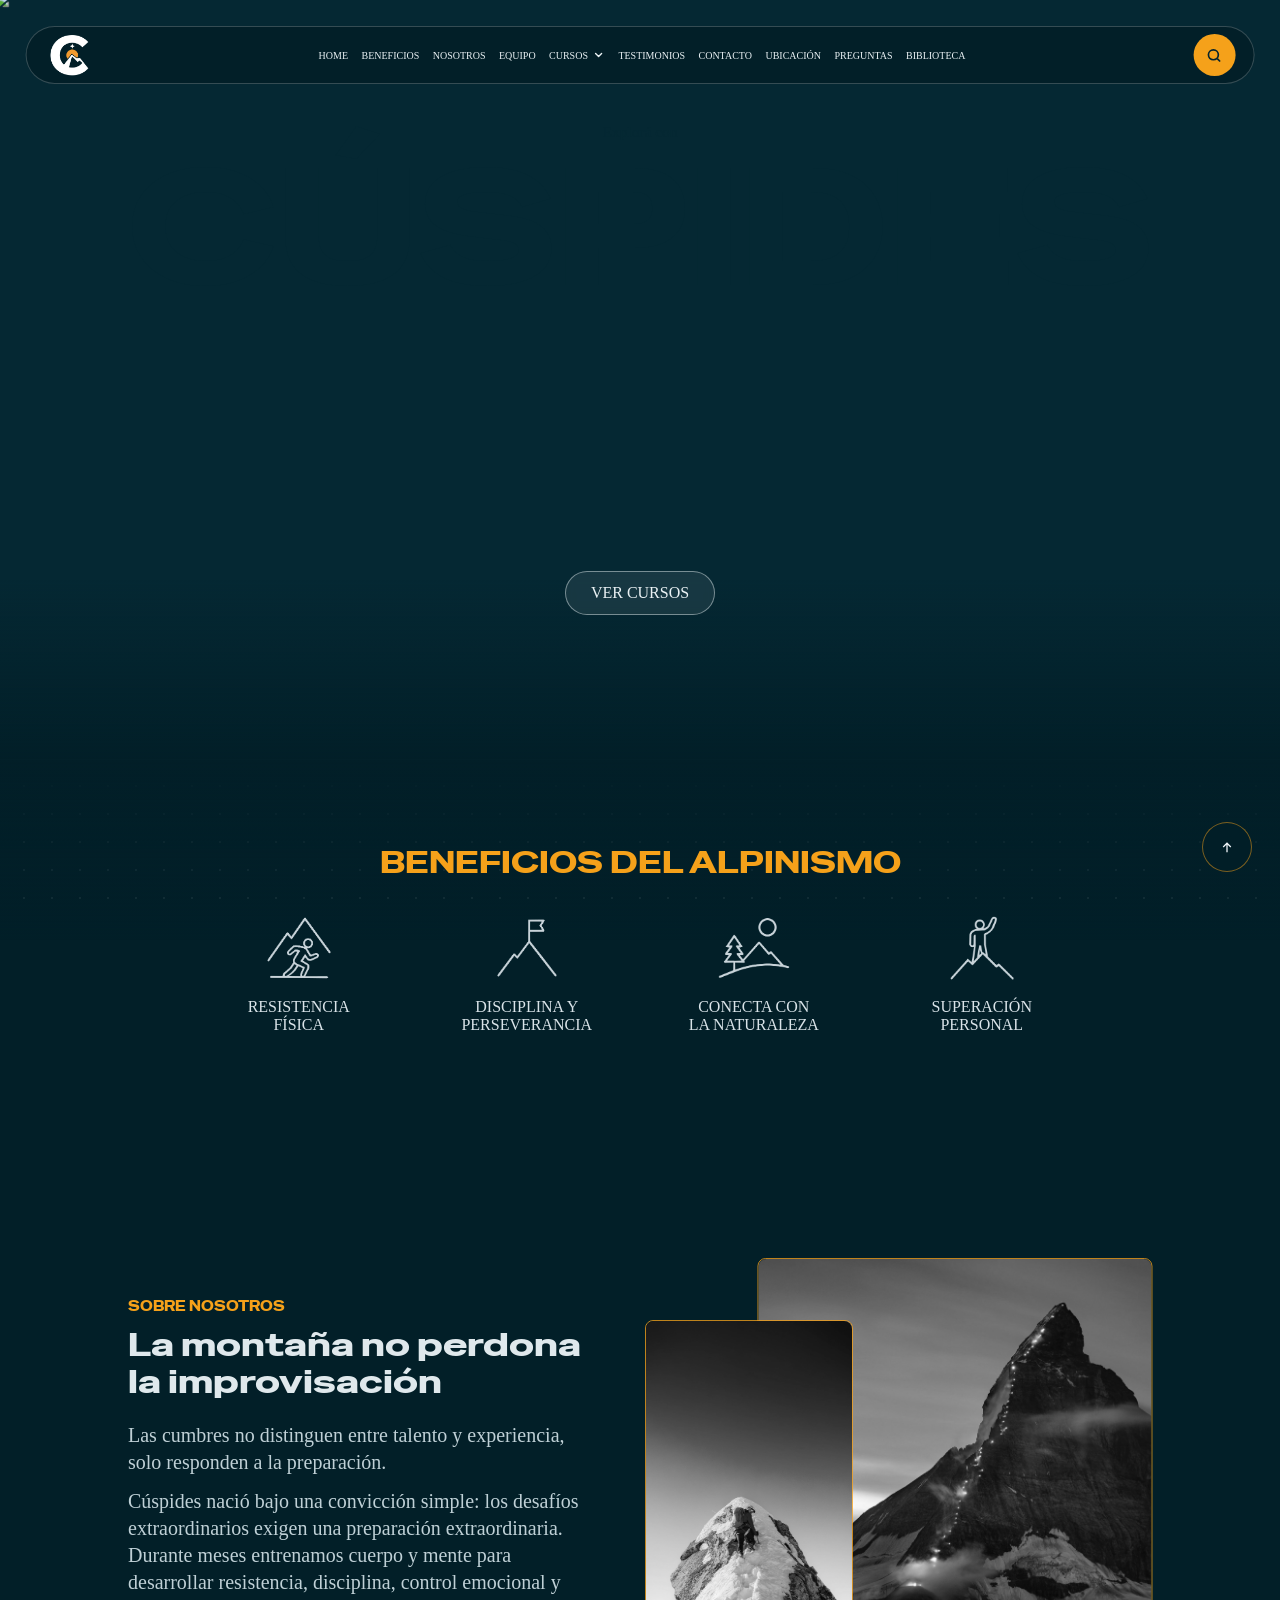
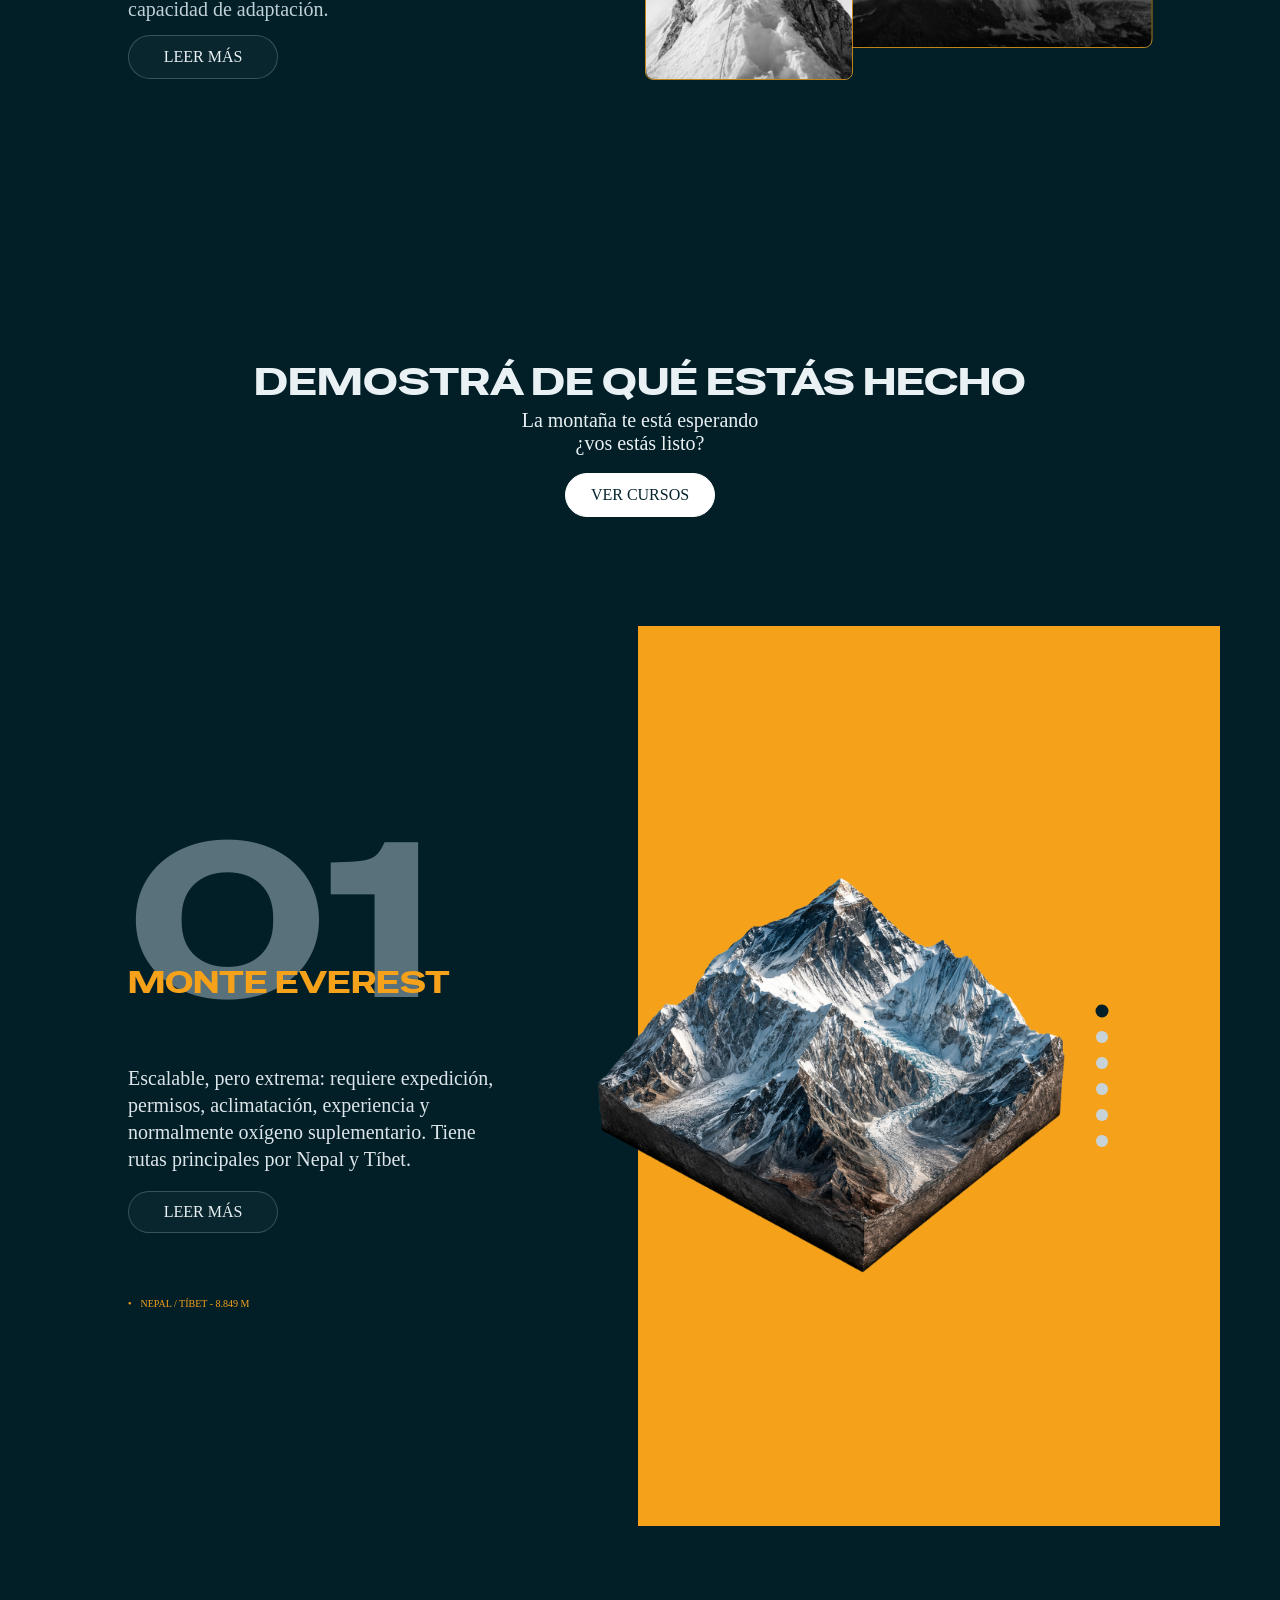
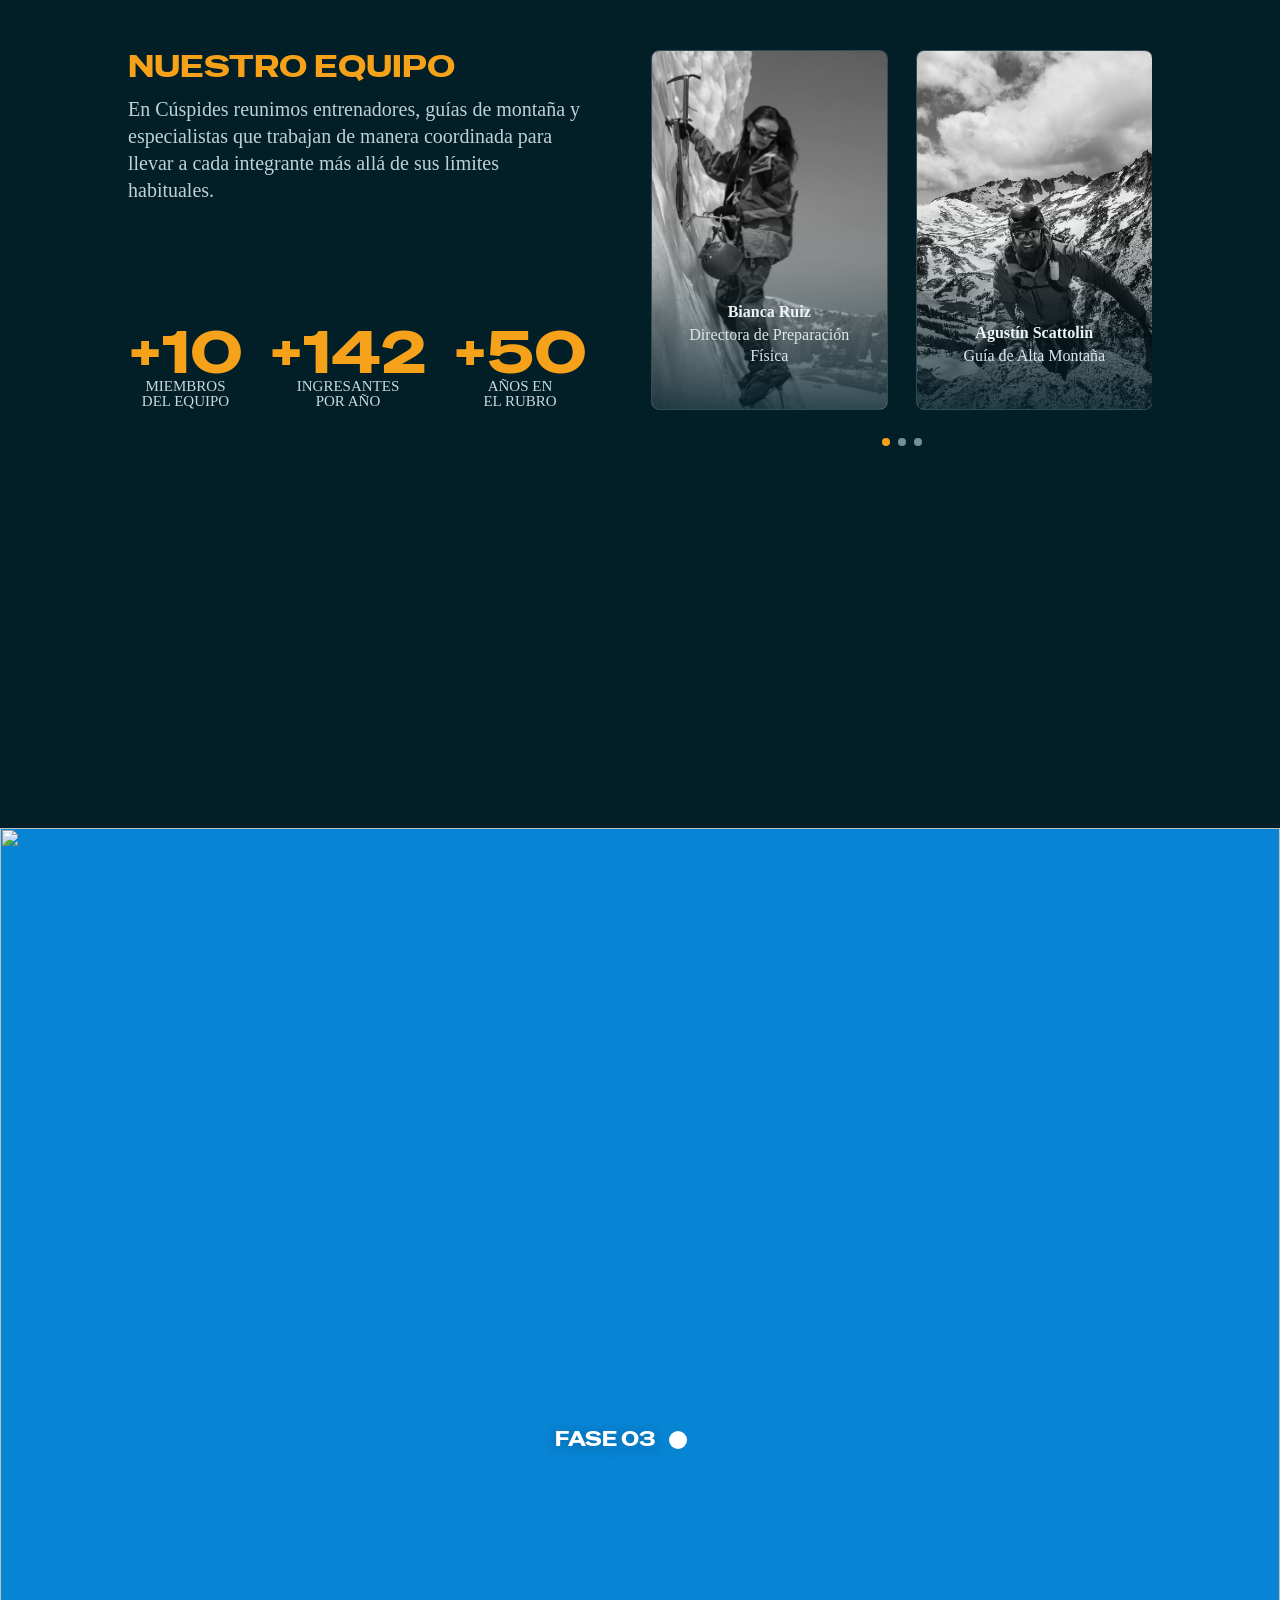
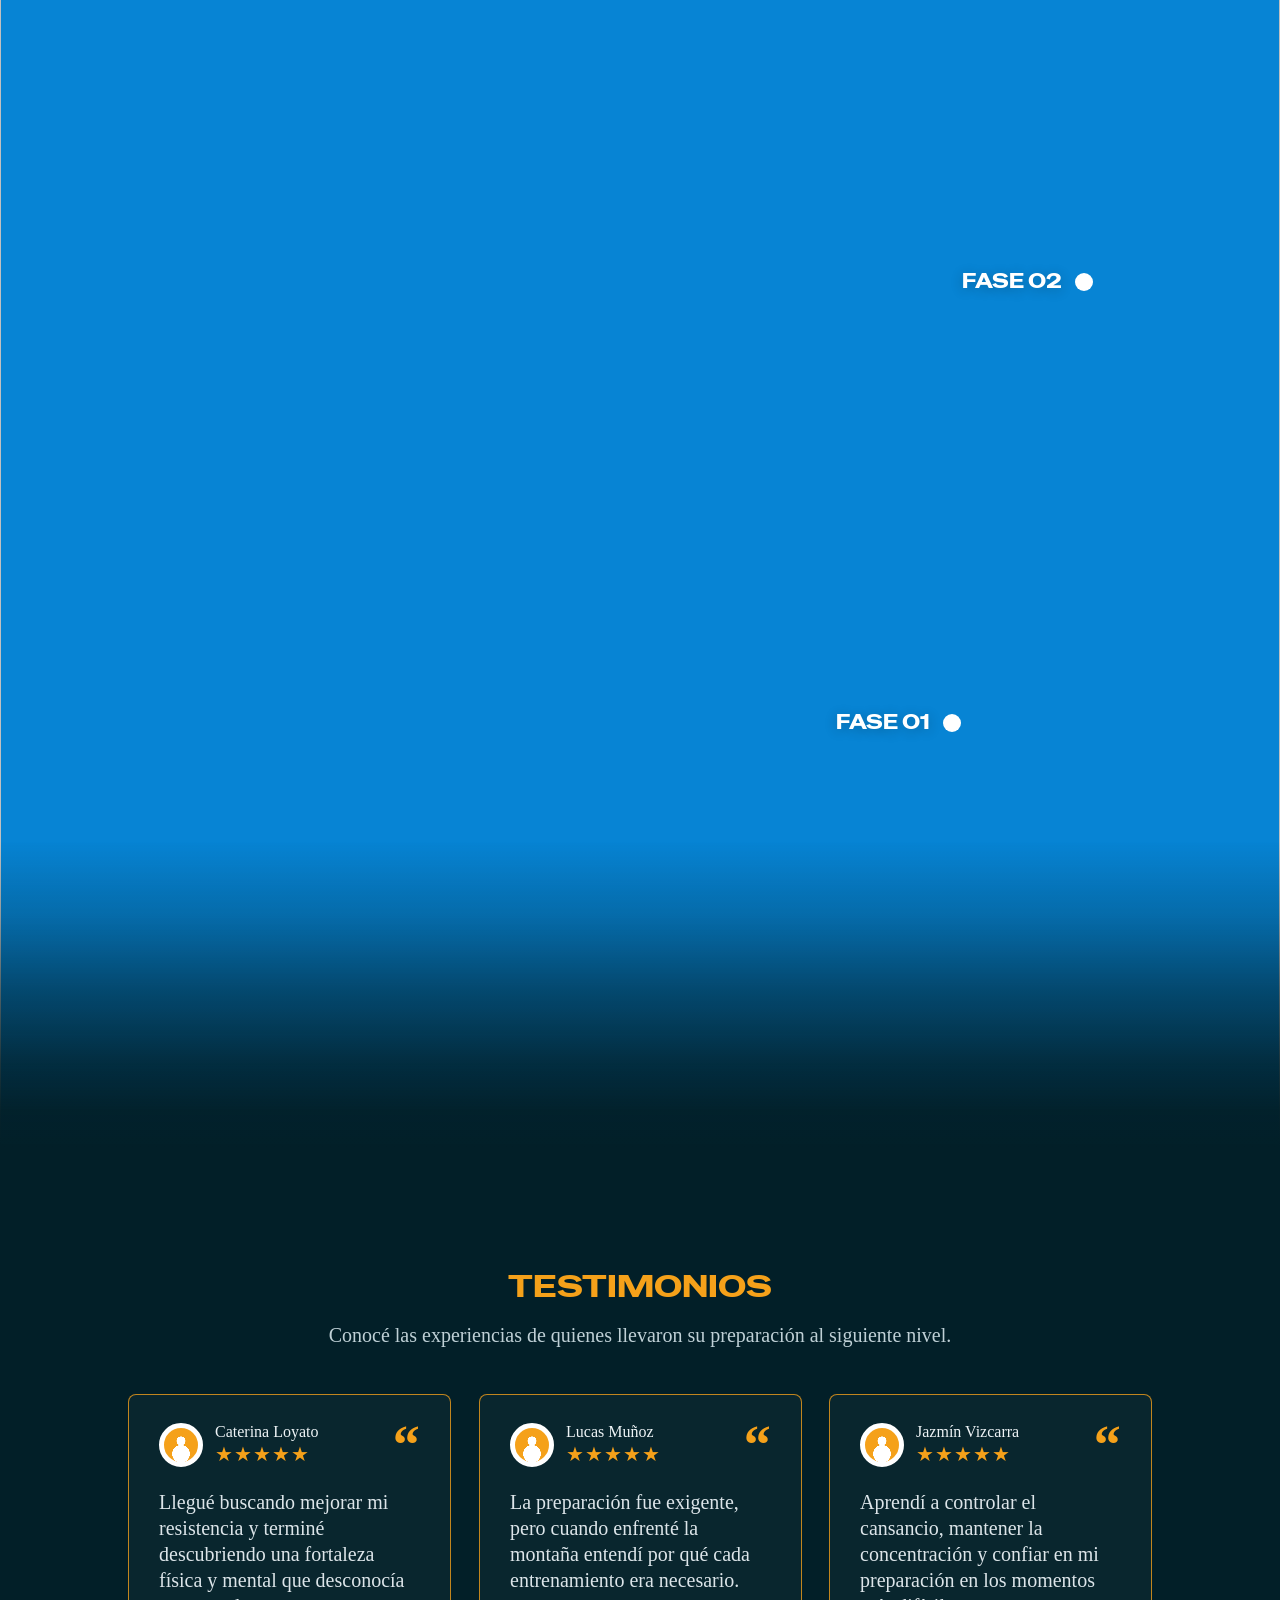
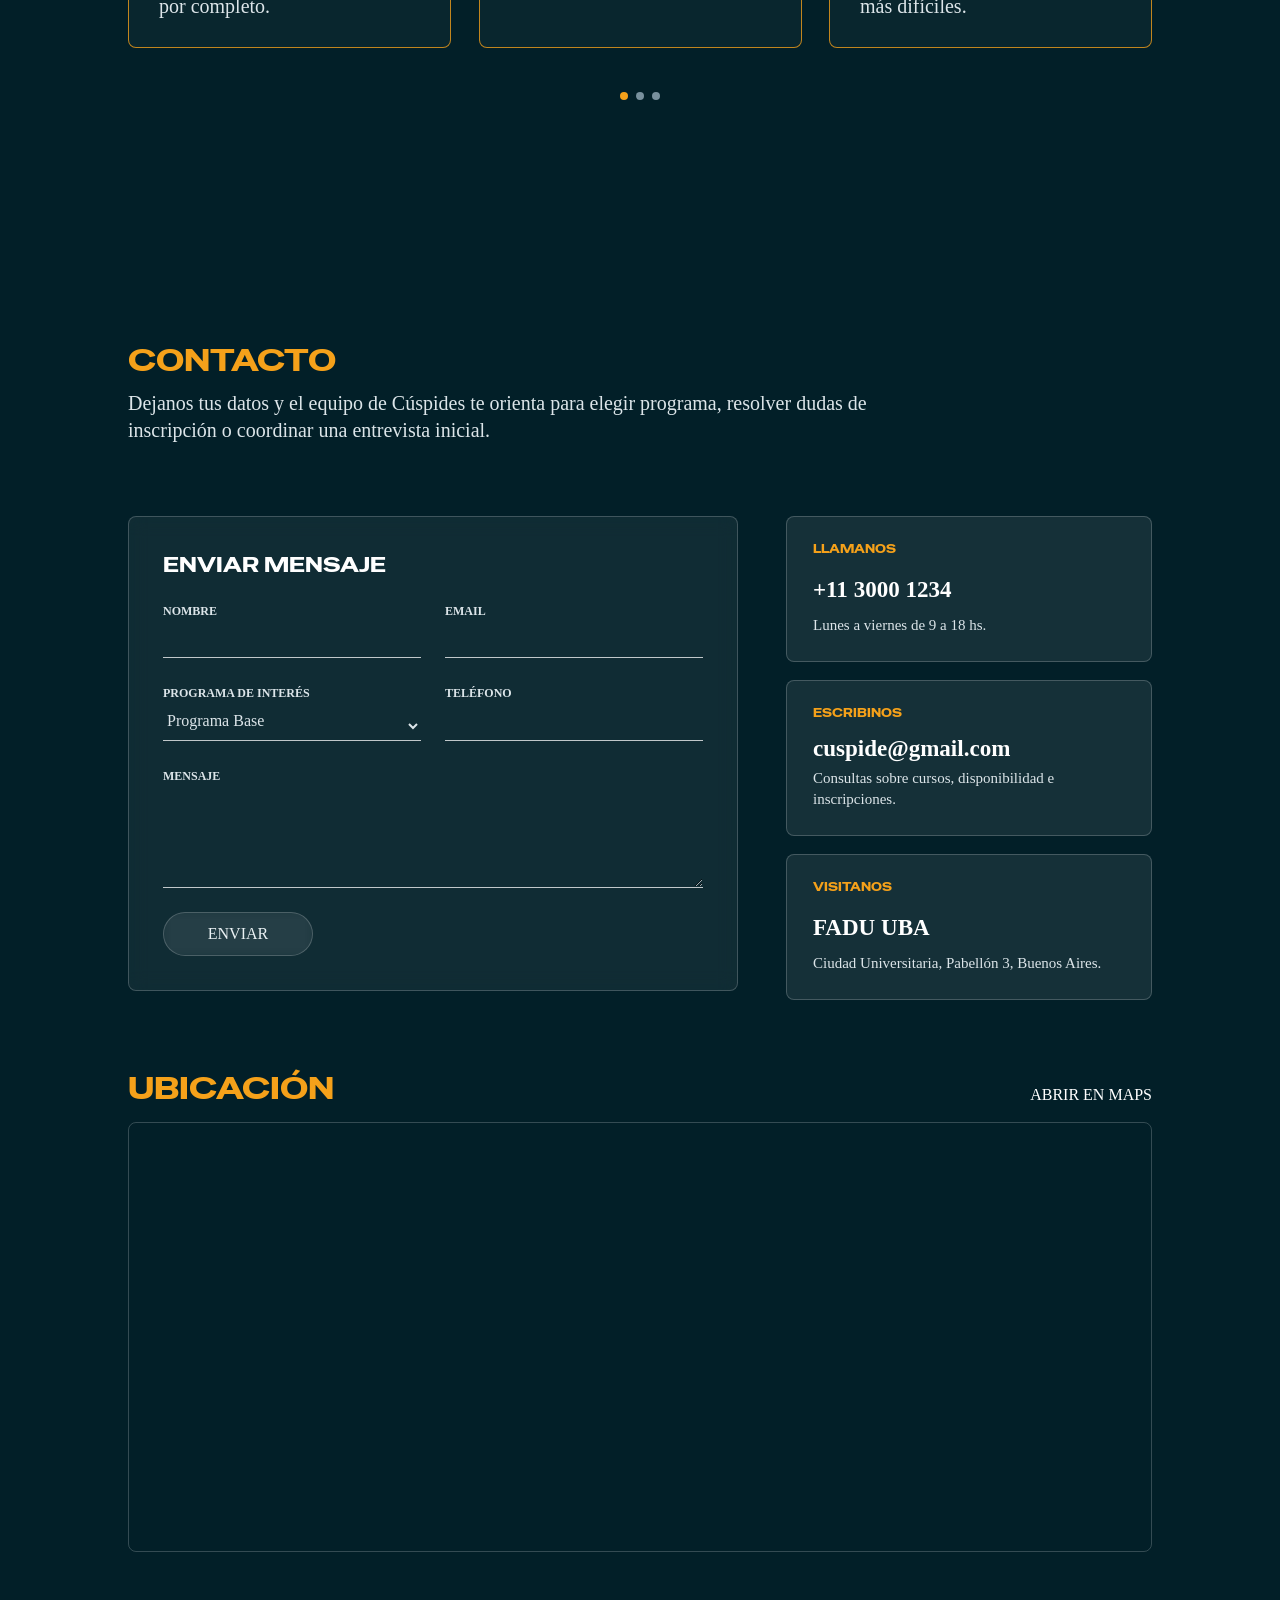
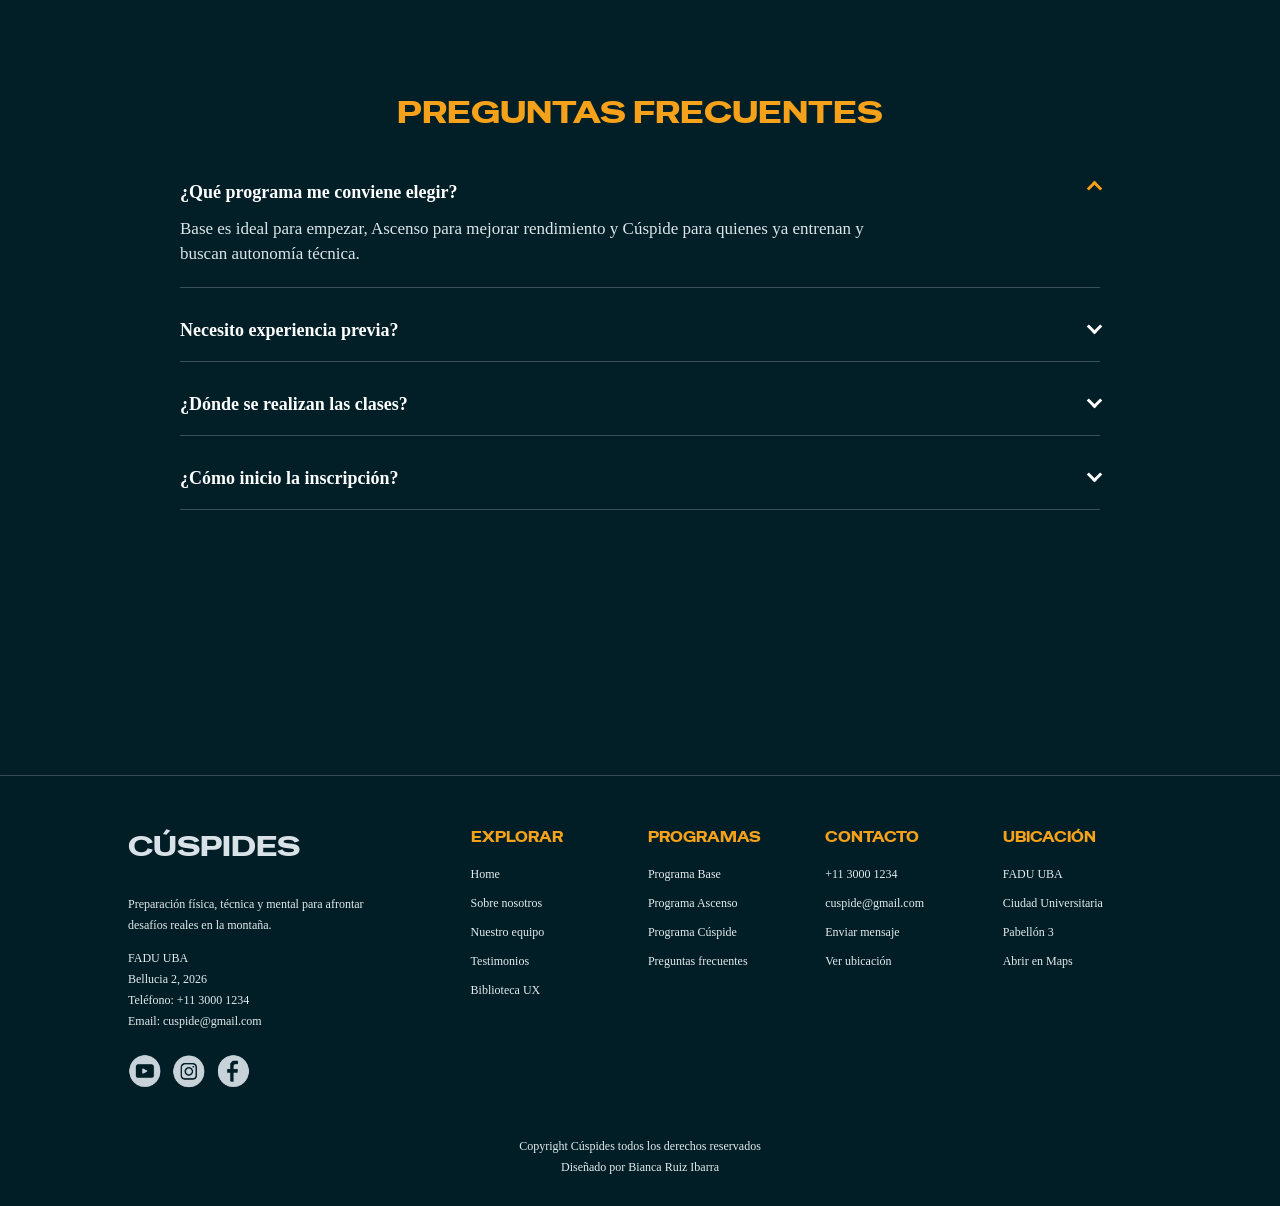
==== index.html @ 5a0a2b15 "PREENTREGAPRUEBA" ====
<!doctype html>
<html lang="es">
  <head>
    <meta charset="UTF-8" />
    <meta name="viewport" content="width=device-width, initial-scale=1.0" />
    <title>Cúspides | Alpinismo</title>
    <link rel="preconnect" href="https://fonts.googleapis.com" />
    <link rel="preconnect" href="https://fonts.gstatic.com" crossorigin />
    <link href="https://fonts.googleapis.com/css2?family=Google+Sans+Flex:opsz,wght@6..144,300..900&family=Special+Gothic+Expanded+One&display=swap" rel="stylesheet" />
    <link rel="stylesheet" href="styles.css" />
  </head>
  <body>
    <div class="cursor-follower" aria-hidden="true"></div>
    <header class="site-header" data-header>
      <a class="brand" href="#home" aria-label="Cúspides inicio">
        <img src="assets/images/LOGO.png" alt="Cúspides" />
      </a>
      <a class="search-link" href="#cursos" aria-label="Buscar cursos">
        <svg viewBox="0 0 24 24" aria-hidden="true"><circle cx="11" cy="11" r="7"></circle><path d="m16.5 16.5 4 4"></path></svg>
      </a>
      <button class="menu-toggle" type="button" aria-label="Abrir menú" aria-expanded="false" data-menu-toggle>
        <span></span>
        <span></span>
        <span></span>
      </button>
      <nav class="main-nav" data-nav>
        <a class="active" href="#home">Home</a>
        <a href="#beneficios">Beneficios</a>
        <a href="#nosotros">Nosotros</a>
        <a href="#equipo">Equipo</a>
        <div class="nav-course-menu">
          <button class="nav-course-trigger" type="button" aria-expanded="false" data-nav-course-toggle>
            <span>Cursos</span>
            <svg viewBox="0 0 16 16" aria-hidden="true"><path d="M4 6l4 4 4-4"></path></svg>
          </button>
          <div class="nav-course-dropdown" aria-label="Cursos disponibles">
            <a href="#cursos">Programa Base</a>
            <a class="is-ascenso" href="programa-ascenso.html" data-detail-page-link>Programa Ascenso</a>
            <a href="#cursos">Programa Cúspide</a>
          </div>
        </div>
        <a href="#testimonios">Testimonios</a>
        <a href="#contacto">Contacto</a>
        <a href="#ubicacion">Ubicación</a>
        <a href="#preguntas">Preguntas</a>
        <a href="biblioteca.html">Biblioteca</a>
      </nav>
    </header>

    <main id="home">
      <section class="hero">
        <img class="hero-bg" src="assets/images/HERO4.jpg" alt="" aria-hidden="true" />
        <img class="hero-foreground" src="assets/images/HERO42.png" alt="" aria-hidden="true" data-hero-foreground />
        <div class="hero-content">
          <div class="hero-title-layer" data-hero-title>
            <p>Explorá con</p>
            <h1>CÚSPIDES</h1>
          </div>
          <a class="outline-btn dark" href="#cursos">Ver cursos</a>
        </div>
      </section>

      <section class="benefits section-pad" id="beneficios">
        <div class="section-heading compact" data-animate>
          <h2>Beneficios del alpinismo</h2>
        </div>
        <div class="benefit-grid">
          <article class="benefit" data-animate>
            <img src="assets/images/icono1.png" alt="" aria-hidden="true" />
            <h3>Resistencia<br />física</h3>
          </article>
          <article class="benefit" data-animate>
            <img src="assets/images/icono2.png" alt="" aria-hidden="true" />
            <h3>Disciplina y<br />perseverancia</h3>
          </article>
          <article class="benefit" data-animate>
            <img src="assets/images/icono4.png" alt="" aria-hidden="true" />
            <h3>Conecta con<br />la naturaleza</h3>
          </article>
          <article class="benefit" data-animate>
            <img src="assets/images/icono5.png" alt="" aria-hidden="true" />
            <h3>Superación<br />personal</h3>
          </article>
        </div>
      </section>

      <section class="about section-pad" id="nosotros">
        <div class="about-mobile-gallery" data-about-mobile-gallery>
          <img class="is-active" src="assets/images/nosotros1.jpg" alt="Cordada avanzando sobre nieve" />
          <img src="assets/images/nosotros2.jpg" alt="Cordada avanzando sobre nieve" />
          <img src="assets/images/nosotros3.jpg" alt="Cordada avanzando sobre nieve" />
          <img src="assets/images/nosotros4.jpg" alt="Alpinistas subiendo una pared rocosa nevada" />
          <img src="assets/images/nosotros5.jpg" alt="Alpinistas subiendo una pared rocosa nevada" />
          <img src="assets/images/nosotros6.jpg" alt="Alpinistas subiendo una pared rocosa nevada" />
        </div>
        <div class="about-copy animate-left" data-animate>
          <p class="eyebrow">Sobre nosotros</p>
          <h2><span>La montaña no perdona</span><span>la improvisación</span></h2>
          <p>Las cumbres no distinguen entre talento y experiencia, solo responden a la preparación.</p>
          <p>Cúspides nació bajo una convicción simple: los desafíos extraordinarios exigen una preparación extraordinaria. Durante meses entrenamos cuerpo y mente para desarrollar resistencia, disciplina, control emocional y capacidad de adaptación.</p>
          <a class="outline-btn" href="#equipo">Leer más</a>
        </div>
        <div class="about-media animate-right" data-animate>
          <div class="photo-stack photo-gallery back" data-about-gallery>
            <img class="is-active" src="assets/images/nosotros1.jpg" alt="Cordada avanzando sobre nieve" data-caption="Monte Everest · Nepal / Tíbet · 8.849 m" />
            <img src="assets/images/nosotros2.jpg" alt="Cordada avanzando sobre nieve" data-caption="Mont Blanc · Francia / Italia · 4.808–4.810 m" />
            <img src="assets/images/nosotros3.jpg" alt="Cordada avanzando sobre nieve" data-caption="Matterhorn · Suiza / Italia · 4.478 m" />
            <span class="photo-caption" data-about-caption>Monte Everest · Nepal / Tíbet · 8.849 m</span>
          </div>
          <div class="photo-stack photo-gallery front is-mirrored" data-about-gallery>
            <img class="is-active" src="assets/images/nosotros4.jpg" alt="Alpinistas subiendo una pared rocosa nevada" data-caption="Denali · Alaska · 6.190 m" />
            <img src="assets/images/nosotros5.jpg" alt="Alpinistas subiendo una pared rocosa nevada" data-caption="Kilimanjaro · Tanzania · 5.895 m" />
            <img src="assets/images/nosotros6.jpg" alt="Alpinistas subiendo una pared rocosa nevada" data-caption="Monte Fuji · Japón · 3.776 m" />
            <span class="photo-caption" data-about-caption>Denali · Alaska · 6.190 m</span>
          </div>
        </div>
      </section>

      <section class="cta" id="desafio">
        <video class="cta-media" src="assets/images/video.mp4" muted loop playsinline aria-hidden="true" data-cta-image></video>
        <div class="cta-content" data-animate>
          <h2>Demostrá de qué estás hecho</h2>
          <p>La montaña te está esperando<br />¿vos estás listo?</p>
          <a class="outline-btn" href="#cursos">Ver cursos</a>
        </div>
      </section>

      <section class="summit-showcase section-pad" aria-labelledby="summit-showcase-title" data-summit-carousel>
        <div class="summit-copy" data-animate>
          <span class="summit-number" data-summit-number>01</span>
          <div class="summit-text-window">
            <div class="summit-text-slide is-active" data-summit-copy>
              <h2 id="summit-showcase-title">Monte Everest</h2>
              <p>Escalable, pero extrema: requiere expedición, permisos, aclimatación, experiencia y normalmente oxígeno suplementario. Tiene rutas principales por Nepal y Tíbet.</p>
              <a class="outline-btn small" href="#cursos">Leer más</a>
              <small>Nepal / Tíbet - 8.849 m</small>
            </div>
          </div>
        </div>
        <div class="summit-media" data-animate>
          <div class="summit-orange-panel" aria-hidden="true"></div>
          <div class="summit-image-window">
            <img class="is-active" src="assets/images/montana1.png" alt="Montañista avanzando por una arista nevada" data-summit-image />
          </div>
          <div class="summit-dots" aria-label="Cumbres destacadas">
            <button class="on" type="button" aria-label="Ver cumbre 1" data-summit-dot></button>
            <button type="button" aria-label="Ver cumbre 2" data-summit-dot></button>
            <button type="button" aria-label="Ver cumbre 3" data-summit-dot></button>
            <button type="button" aria-label="Ver cumbre 4" data-summit-dot></button>
            <button type="button" aria-label="Ver cumbre 5" data-summit-dot></button>
            <button type="button" aria-label="Ver cumbre 6" data-summit-dot></button>
          </div>
        </div>
      </section>

      <section class="team section-pad" id="equipo">
        <div class="team-copy animate-left" data-animate>
          <h2>Nuestro equipo</h2>
          <p>En Cúspides reunimos entrenadores, guías de montaña y especialistas que trabajan de manera coordinada para llevar a cada integrante más allá de sus límites habituales.</p>
          <div class="stats">
            <div><strong data-count="10">0</strong><span>Miembros<br />del equipo</span></div>
            <div><strong data-count="142">0</strong><span>Ingresantes<br />por año</span></div>
            <div><strong data-count="50">0</strong><span>Años en<br />el rubro</span></div>
          </div>
        </div>
        <div class="coach-list animate-right" data-animate>
          <div class="coach-viewport">
            <div class="coach-track" data-coach-track>
              <div class="coach-slide">
                <article class="coach-card" data-animate>
                  <div class="coach-card-inner">
                    <div class="coach-card-face coach-card-front">
                      <img src="assets/images/bianca.jpg" alt="Bianca Ruiz escalando hielo" />
                      <div class="coach-card-copy">
                        <h3>Bianca Ruiz</h3>
                        <p>Directora de Preparación Física</p>
                      </div>
                    </div>
                    <div class="coach-card-face coach-card-back">
                      <div class="profile-card">
                        <div class="profile-top">
                          <span class="profile-avatar">BR</span>
                        </div>
                        <div class="profile-body">
                          <span class="profile-handle">@bianca.ri</span>
                          <h3><span>Bianca</span><span>Ruiz Ibarra</span></h3>
                          <p>Directora de preparación física. Diseña programas de alto rendimiento para enfrentar la montaña con fuerza, resistencia y control.</p>
                        </div>
                        <div class="profile-stats">
                          <div><strong>128</strong><span>proyectos</span></div>
                          <div><strong>12K</strong><span>seguidores</span></div>
                          <div><strong>4.9</strong><span>rating</span></div>
                        </div>
                        <button class="profile-action" type="button" aria-pressed="false">seguir</button>
                      </div>
                    </div>
                  </div>
                </article>
                <article class="coach-card" data-animate>
                  <div class="coach-card-inner">
                    <div class="coach-card-face coach-card-front">
                      <img src="assets/images/agustin.jpg" alt="Agustín Scattolin escalando en la montaña" />
                      <div class="coach-card-copy">
                        <h3>Agustín Scattolin</h3>
                        <p>Guía de Alta Montaña</p>
                      </div>
                    </div>
                    <div class="coach-card-face coach-card-back">
                      <div class="profile-card">
                        <div class="profile-top">
                          <span class="profile-avatar">AS</span>
                        </div>
                        <div class="profile-body">
                          <span class="profile-handle">@agustin.sct</span>
                          <h3><span>Agustín</span><span>Scattolin</span></h3>
                          <p>Guía de montaña. Lidera entrenamientos en terreno y acompaña procesos de adaptación a entornos de alta exigencia.</p>
                        </div>
                        <div class="profile-stats">
                          <div><strong>96</strong><span>proyectos</span></div>
                          <div><strong>9K</strong><span>seguidores</span></div>
                          <div><strong>4.8</strong><span>rating</span></div>
                        </div>
                        <button class="profile-action" type="button" aria-pressed="false">seguir</button>
                      </div>
                    </div>
                  </div>
                </article>
              </div>
              <div class="coach-slide">
                <article class="coach-card" data-animate>
                  <div class="coach-card-inner">
                    <div class="coach-card-face coach-card-front">
                      <img src="assets/images/card2.jpg" alt="Julia Mansilla en una pared nevada" />
                      <div class="coach-card-copy">
                        <h3>Julia Mansilla</h3>
                        <p>Entrenadora de Resistencia</p>
                      </div>
                    </div>
                    <div class="coach-card-face coach-card-back">
                      <div class="profile-card">
                        <div class="profile-top">
                          <span class="profile-avatar">JM</span>
                        </div>
                        <div class="profile-body">
                          <span class="profile-handle">@julia.mansilla</span>
                          <h3><span>Julia</span><span>Mansilla</span></h3>
                          <p>Entrenadora de resistencia. Especialista en capacidad aeróbica, fuerza funcional y rendimiento sostenido en ascensos prolongados.</p>
                        </div>
                        <div class="profile-stats">
                          <div><strong>114</strong><span>proyectos</span></div>
                          <div><strong>15K</strong><span>seguidores</span></div>
                          <div><strong>4.9</strong><span>rating</span></div>
                        </div>
                        <button class="profile-action" type="button" aria-pressed="false">seguir</button>
                      </div>
                    </div>
                  </div>
                </article>
                <article class="coach-card" data-animate>
                  <div class="coach-card-inner">
                    <div class="coach-card-face coach-card-front">
                      <img src="assets/images/card3.jpg" alt="Tomás Rodríguez avanzando sobre nieve" />
                      <div class="coach-card-copy">
                        <h3>Tomás Rodríguez</h3>
                        <p>Instructor de Técnica Alpina</p>
                      </div>
                    </div>
                    <div class="coach-card-face coach-card-back">
                      <div class="profile-card">
                        <div class="profile-top">
                          <span class="profile-avatar">TR</span>
                        </div>
                        <div class="profile-body">
                          <span class="profile-handle">@tomas.rodriguez</span>
                          <h3><span>Tomás</span><span>Rodríguez</span></h3>
                          <p>Instructor de técnica alpina. Forma en desplazamiento, uso de equipamiento y seguridad técnica previa a la montaña.</p>
                        </div>
                        <div class="profile-stats">
                          <div><strong>87</strong><span>proyectos</span></div>
                          <div><strong>8K</strong><span>seguidores</span></div>
                          <div><strong>4.7</strong><span>rating</span></div>
                        </div>
                        <button class="profile-action" type="button" aria-pressed="false">seguir</button>
                      </div>
                    </div>
                  </div>
                </article>
              </div>
              <div class="coach-slide">
                <article class="coach-card" data-animate>
                  <div class="coach-card-inner">
                    <div class="coach-card-face coach-card-front">
                      <img src="assets/images/card4.jpg" alt="Belén Nieva en entorno de montaña" />
                      <div class="coach-card-copy">
                        <h3>Belén Nieva</h3>
                        <p>Preparadora Mental</p>
                      </div>
                    </div>
                    <div class="coach-card-face coach-card-back">
                      <div class="profile-card">
                        <div class="profile-top">
                          <span class="profile-avatar">BN</span>
                        </div>
                        <div class="profile-body">
                          <span class="profile-handle">@belen.nieva</span>
                          <h3><span>Belén</span><span>Nieva</span></h3>
                          <p>Preparadora mental. Trabaja disciplina, concentración y toma de decisiones bajo presión en contextos extremos.</p>
                        </div>
                        <div class="profile-stats">
                          <div><strong>102</strong><span>proyectos</span></div>
                          <div><strong>11K</strong><span>seguidores</span></div>
                          <div><strong>4.9</strong><span>rating</span></div>
                        </div>
                        <button class="profile-action" type="button" aria-pressed="false">seguir</button>
                      </div>
                    </div>
                  </div>
                </article>
                <article class="coach-card" data-animate>
                  <div class="coach-card-inner">
                    <div class="coach-card-face coach-card-front">
                      <img src="assets/images/card5.jpg" alt="Tomás Salazar en ascenso nevado" />
                      <div class="coach-card-copy">
                        <h3>Tomás Salazar</h3>
                        <p>Guía de Expediciones</p>
                      </div>
                    </div>
                    <div class="coach-card-face coach-card-back">
                      <div class="profile-card">
                        <div class="profile-top">
                          <span class="profile-avatar">TS</span>
                        </div>
                        <div class="profile-body">
                          <span class="profile-handle">@tomas.salazar</span>
                          <h3><span>Tomás</span><span>Salazar</span></h3>
                          <p>Guía de expediciones. Coordina rutas, planificación y estrategias para afrontar desafíos reales en alta montaña.</p>
                        </div>
                        <div class="profile-stats">
                          <div><strong>139</strong><span>proyectos</span></div>
                          <div><strong>18K</strong><span>seguidores</span></div>
                          <div><strong>5.0</strong><span>rating</span></div>
                        </div>
                        <button class="profile-action" type="button" aria-pressed="false">seguir</button>
                      </div>
                    </div>
                  </div>
                </article>
              </div>
            </div>
          </div>
          <div class="dots" aria-label="Instructores">
            <button class="on" type="button" aria-label="Ver instructores 1" data-coach-dot></button>
            <button type="button" aria-label="Ver instructores 2" data-coach-dot></button>
            <button type="button" aria-label="Ver instructores 3" data-coach-dot></button>
          </div>
        </div>
      </section>

      <section class="courses course-route" id="cursos" aria-labelledby="courses-title">
        <img class="course-route-bg" src="assets/images/byn.png" alt="" aria-hidden="true" />
        <h2 id="courses-title" data-animate>Nuestros cursos</h2>
        <img class="course-route-front" src="assets/images/bypng.png" alt="" aria-hidden="true" />

        <div class="course-point phase-03" data-animate>
          <button class="course-marker" type="button" aria-expanded="false" aria-controls="course-cuspide" data-course-toggle>
            <span>Fase 03</span>
          </button>
          <article class="course-info" id="course-cuspide">
            <h3>Programa Cúspide</h3>
            <strong>Duración: 10 semanas</strong>
            <p>En la etapa final, incorpora conocimientos técnicos y estrategias que te permitirán desenvolverte con seguridad en la montaña.</p>
            <div class="course-price" aria-label="Precio con descuento: $390.000. Precio anterior: $450.000.">
              <span>$450.000</span>
              <b>$390.000</b>
            </div>
            <span class="course-detail-link is-disabled" aria-disabled="true">Ver programa</span>
          </article>
        </div>

        <div class="course-point phase-02" data-animate>
          <button class="course-marker" type="button" aria-expanded="false" aria-controls="course-ascenso" data-course-toggle>
            <span>Fase 02</span>
          </button>
          <article class="course-info" id="course-ascenso">
            <h3>Programa Ascenso</h3>
            <strong>Duración: 8 semanas</strong>
            <p>Desarrolla la condición física, la resistencia y los hábitos que sostendrás en cada etapa del proceso.</p>
            <div class="course-price" aria-label="Precio con descuento: $260.000. Precio anterior: $310.000.">
              <span>$310.000</span>
              <b>$260.000</b>
            </div>
            <a class="course-detail-link" href="programa-ascenso.html" data-detail-page-link>Ver programa</a>
          </article>
        </div>

        <div class="course-point phase-01" data-animate>
          <button class="course-marker" type="button" aria-expanded="false" aria-controls="course-base" data-course-toggle>
            <span>Fase 01</span>
          </button>
          <article class="course-info" id="course-base">
            <h3>Programa BASE</h3>
            <strong>Duración: 6 semanas</strong>
            <p>Aprende a gestionar la incertidumbre, afrontar situaciones exigentes y sostener el rendimiento incluso cuando las condiciones no son favorables.</p>
            <div class="course-price" aria-label="Precio con descuento: $180.000. Precio anterior: $220.000.">
              <span>$220.000</span>
              <b>$180.000</b>
            </div>
            <span class="course-detail-link is-disabled" aria-disabled="true">Ver programa</span>
          </article>
        </div>
      </section>

      <section class="testimonials section-pad" id="testimonios">
        <div class="section-heading" data-animate>
          <h2>Testimonios</h2>
          <p>Conocé las experiencias de quienes llevaron su preparación al siguiente nivel.</p>
        </div>
        <div class="testimonial-carousel" data-animate>
          <div class="testimonial-viewport">
            <div class="testimonial-track" data-testimonial-track>
              <div class="testimonial-slide">
                <article class="testimonial" data-animate>
                  <div class="person"><span></span><div><h3>Caterina Loyato</h3><p>★★★★★</p></div><b>“</b></div>
                  <p>Llegué buscando mejorar mi resistencia y terminé descubriendo una fortaleza física y mental que desconocía por completo.</p>
                </article>
                <article class="testimonial" data-animate>
                  <div class="person"><span></span><div><h3>Lucas Muñoz</h3><p>★★★★★</p></div><b>“</b></div>
                  <p>La preparación fue exigente, pero cuando enfrenté la montaña entendí por qué cada entrenamiento era necesario.</p>
                </article>
                <article class="testimonial" data-animate>
                  <div class="person"><span></span><div><h3>Jazmín Vizcarra</h3><p>★★★★★</p></div><b>“</b></div>
                  <p>Aprendí a controlar el cansancio, mantener la concentración y confiar en mi preparación en los momentos más difíciles.</p>
                </article>
              </div>
              <div class="testimonial-slide">
                <article class="testimonial" data-animate>
                  <div class="person"><span></span><div><h3>Belén Gonzalez</h3><p>★★★★★</p></div><b>“</b></div>
                  <p>El programa me ayudó a ordenar mi entrenamiento y llegar a cada salida con mucha más seguridad.</p>
                </article>
                <article class="testimonial" data-animate>
                  <div class="person"><span></span><div><h3>Martina Ruiz</h3><p>★★★★★</p></div><b>“</b></div>
                  <p>Aprendí a dosificar energía, leer mejor el terreno y sostener la calma cuando el ascenso se pone difícil.</p>
                </article>
                <article class="testimonial" data-animate>
                  <div class="person"><span></span><div><h3>Joel Ramirez</h3><p>★★★★★</p></div><b>“</b></div>
                  <p>La preparación fue intensa, pero cada clase tuvo sentido cuando empecé a notar cambios reales en mi rendimiento.</p>
                </article>
              </div>
              <div class="testimonial-slide">
                <article class="testimonial" data-animate>
                  <div class="person"><span></span><div><h3>Luciano Ganino</h3><p>★★★★★</p></div><b>“</b></div>
                  <p>El acompañamiento del equipo hizo que pudiera superar límites que antes me parecían imposibles.</p>
                </article>
                <article class="testimonial" data-animate>
                  <div class="person"><span></span><div><h3>Dana Cabral</h3><p>★★★★★</p></div><b>“</b></div>
                  <p>Gané confianza, técnica y una rutina mucho más constante para entrenar con objetivos claros.</p>
                </article>
                <article class="testimonial" data-animate>
                  <div class="person"><span></span><div><h3>Florencia Fratalocchi</h3><p>★★★★★</p></div><b>“</b></div>
                  <p>Me llevo una forma distinta de prepararme: más consciente, más disciplinada y mucho más conectada con la montaña.</p>
                </article>
              </div>
            </div>
          </div>
          <div class="dots centered" aria-label="Testimonios">
            <button class="on" type="button" aria-label="Ver testimonios 1" data-testimonial-dot></button>
            <button type="button" aria-label="Ver testimonios 2" data-testimonial-dot></button>
            <button type="button" aria-label="Ver testimonios 3" data-testimonial-dot></button>
          </div>
        </div>
      </section>

      <section class="contact-info section-pad" id="contacto">
        <div class="contact-head" data-animate>
          <h2>Contacto</h2>
          <p>Dejanos tus datos y el equipo de Cúspides te orienta para elegir programa, resolver dudas de inscripción o coordinar una entrevista inicial.</p>
        </div>

        <div class="contact-grid">
          <form class="contact-form" data-animate data-contact-form>
            <h3>Enviar mensaje</h3>
            <div class="field-grid">
              <label>
                <span>Nombre</span>
                <input type="text" name="name" autocomplete="name" />
              </label>
              <label>
                <span>Email</span>
                <input type="email" name="email" autocomplete="email" />
              </label>
              <label>
                <span>Programa de interés</span>
                <select name="program">
                  <option>Programa Base</option>
                  <option>Programa Ascenso</option>
                  <option>Programa Cúspide</option>
                </select>
              </label>
              <label>
                <span>Teléfono</span>
                <input type="tel" name="phone" autocomplete="tel" />
              </label>
            </div>
            <label class="message-field">
              <span>Mensaje</span>
              <textarea name="message" rows="4"></textarea>
            </label>
            <button class="outline-btn" type="submit">Enviar</button>
          </form>

          <div class="contact-panel" data-animate>
            <article data-animate>
              <small>Llamanos</small>
              <strong>+11 3000 1234</strong>
              <p>Lunes a viernes de 9 a 18 hs.</p>
            </article>
            <article data-animate>
              <small>Escribinos</small>
              <strong>cuspide@gmail.com</strong>
              <p>Consultas sobre cursos, disponibilidad e inscripciones.</p>
            </article>
            <article data-animate>
              <small>Visitanos</small>
              <strong>FADU UBA</strong>
              <p>Ciudad Universitaria, Pabellón 3, Buenos Aires.</p>
            </article>
          </div>
        </div>

        <div class="map-section" id="ubicacion" data-animate>
          <div>
            <h3>Ubicación</h3>
          </div>
          <a href="https://www.google.com/maps/search/?api=1&query=FADU%20UBA%20Ciudad%20Universitaria%20Buenos%20Aires" target="_blank" rel="noreferrer">Abrir en Maps</a>
          <iframe title="Mapa de FADU UBA" src="https://www.google.com/maps?q=FADU%20UBA%20Ciudad%20Universitaria%20Buenos%20Aires&output=embed" loading="lazy" referrerpolicy="no-referrer-when-downgrade"></iframe>
        </div>

        <div class="faq-section" id="preguntas" data-animate>
          <div class="faq-title">
            <h2>Preguntas frecuentes</h2>
          </div>
          <div class="faq-list">
            <details open>
              <summary>¿Qué programa me conviene elegir?</summary>
              <p>Base es ideal para empezar, Ascenso para mejorar rendimiento y Cúspide para quienes ya entrenan y buscan autonomía técnica.</p>
            </details>
            <details>
              <summary>Necesito experiencia previa?</summary>
              <p>No para Programa Base. Para Ascenso y Cúspide recomendamos una entrevista inicial para revisar tu estado físico y experiencia.</p>
            </details>
            <details>
              <summary>¿Dónde se realizan las clases?</summary>
              <p>La coordinación y encuentros principales son en FADU UBA, con salidas y prácticas según el programa elegido.</p>
            </details>
            <details>
              <summary>¿Cómo inicio la inscripción?</summary>
              <p>Completás el formulario, nos contás tu objetivo y te respondemos dentro de las 24 hs hábiles con el siguiente paso.</p>
            </details>
          </div>
        </div>
      </section>
    </main>

    <footer class="footer">
      <div class="footer-inner">
        <div class="footer-brand">
          <h2>Cúspides</h2>
          <p>Preparación física, técnica y mental para afrontar desafíos reales en la montaña.</p>
          <p>FADU UBA<br />Bellucia 2, 2026<br />Teléfono: +11 3000 1234<br />Email: cuspide@gmail.com</p>
          <div class="socials">
            <a href="#" aria-label="YouTube de Cúspides">
              <img src="assets/images/redes1.png" alt="" />
            </a>
            <a href="#" aria-label="Instagram de Cúspides">
              <img src="assets/images/redes2.png" alt="" />
            </a>
            <a href="#" aria-label="Facebook de Cúspides">
              <img src="assets/images/redes3.png" alt="" />
            </a>
          </div>
        </div>
        <nav class="footer-links" aria-label="Enlaces del footer">
          <div>
            <h3>Explorar</h3>
            <a href="#home">Home</a>
            <a href="#nosotros">Sobre nosotros</a>
            <a href="#equipo">Nuestro equipo</a>
            <a href="#testimonios">Testimonios</a>
            <a href="biblioteca.html">Biblioteca UX</a>
          </div>
          <div>
            <h3>Programas</h3>
            <a href="#cursos">Programa Base</a>
            <a href="programa-ascenso.html" data-detail-page-link>Programa Ascenso</a>
            <a href="#cursos">Programa Cúspide</a>
            <a href="#preguntas">Preguntas frecuentes</a>
          </div>
          <div>
            <h3>Contacto</h3>
            <a href="tel:+1130001234">+11 3000 1234</a>
            <a href="mailto:cuspide@gmail.com">cuspide@gmail.com</a>
            <a href="#contacto">Enviar mensaje</a>
            <a href="#ubicacion">Ver ubicación</a>
          </div>
          <div>
            <h3>Ubicación</h3>
            <a href="#ubicacion">FADU UBA</a>
            <a href="#ubicacion">Ciudad Universitaria</a>
            <a href="#ubicacion">Pabellón 3</a>
            <a href="https://www.google.com/maps/search/?api=1&query=FADU%20UBA%20Ciudad%20Universitaria%20Buenos%20Aires" target="_blank" rel="noreferrer">Abrir en Maps</a>
          </div>
        </nav>
      </div>
      <p class="copyright">Copyright Cúspides todos los derechos reservados<br />Diseñado por Bianca Ruiz Ibarra</p>
    </footer>

    <a class="back-top" href="#home" aria-label="Volver al inicio">
      <svg class="back-top-icon" viewBox="0 0 24 24" aria-hidden="true">
        <path d="M12 5 5.6 11.4l1.4 1.4 4-4V20h2V8.8l4 4 1.4-1.4L12 5Z"></path>
      </svg>
    </a>

    <script src="script.js"></script>
  </body>
</html>
---- styles.css ----
:root {
  --navy: #052833;
  --deep: #021f28;
  --ink: #05242d;
  --muted: #9eb2bd;
  --light: #eaf1f4;
  --orange: #f5a11a;
  --steel: #607187;
  --card: #5c6d83;
  --glass-card: rgba(255, 255, 255, 0.11);
  --glass-border: rgba(255, 255, 255, 0.2);
  --white: #ffffff;
  --font-title: "Special Gothic Expanded One";
  --font-body: "Google Sans Flex";
}

* {
  box-sizing: border-box;
}

html {
  scroll-behavior: smooth;
  max-width: 100%;
  overflow-x: hidden;
}

body {
  margin: 0;
  font-family: var(--font-body);
  color: var(--light);
  background-color: var(--deep);
  background-image: radial-gradient(circle, rgba(255, 255, 255, 0.08) 1px, transparent 1px);
  background-size: 28px 28px;
  background-position: center;
  background-attachment: fixed;
  max-width: 100%;
  overflow-x: hidden;
}

body::before {
  content: "";
  position: fixed;
  inset: 0;
  z-index: 70;
  pointer-events: none;
  opacity: 0;
  background:
    radial-gradient(
      circle 280px at var(--cursor-x, 50vw) var(--cursor-y, 50vh),
      rgba(245, 161, 26, 0.32) 0%,
      rgba(245, 161, 26, 0.22) 18%,
      rgba(160, 205, 225, 0.13) 42%,
      rgba(255, 255, 255, 0.05) 62%,
      transparent 88%
    );
  filter: blur(14px);
  mix-blend-mode: screen;
  transition: opacity 0.25s ease;
}

body.has-cursor-light::before {
  opacity: 1;
}

img {
  display: block;
  max-width: 100%;
}

a {
  color: inherit;
  text-decoration: none;
}

.no-wrap {
  white-space: nowrap;
}

.cursor-follower {
  position: fixed;
  left: 0;
  top: 0;
  z-index: 80;
  width: 38px;
  height: 38px;
  border: 1px solid rgba(245, 161, 26, 0.78);
  border-radius: 50%;
  pointer-events: none;
  opacity: 0;
  transform: translate3d(-50%, -50%, 0) scale(0.72);
  mix-blend-mode: screen;
  transition: width 0.24s ease, height 0.24s ease, border-color 0.24s ease, background 0.24s ease, opacity 0.2s ease;
}

.cursor-follower::after {
  content: "";
  position: absolute;
  left: 50%;
  top: 50%;
  width: 6px;
  height: 6px;
  border-radius: 50%;
  background: var(--orange);
  transform: translate(-50%, -50%);
}

.cursor-follower.is-visible {
  opacity: 1;
}

.cursor-follower.is-active {
  width: 82px;
  height: 82px;
  border-color: rgba(255, 255, 255, 0.58);
  background: rgba(245, 161, 26, 0.12);
}

@media (pointer: fine) {
  body,
  a,
  button,
  .coach-card,
  .course-marker,
  .testimonial,
  .benefit {
    cursor: none;
  }
}

@media (pointer: coarse) {
  .cursor-follower {
    display: none;
  }
}

@media (prefers-reduced-motion: reduce) {
  [data-animate] {
    transition: none;
  }

  .summit-image-window img.is-active {
    animation: none;
  }

  .program-detail-page .program-price-card,
  .program-detail-page .mini-plan {
    animation: none;
  }
}

.site-header {
  position: fixed;
  z-index: 20;
  top: 26px;
  left: 50%;
  width: min(96vw, 1320px);
  height: 58px;
  padding: 0 18px 0 22px;
  display: flex;
  align-items: center;
  justify-content: center;
  background: var(--deep);
  border: 1px solid var(--glass-border);
  border-radius: 999px;
  transform: translateX(-50%);
  transition: background 0.3s ease, border-color 0.3s ease;
}

main,
.footer {
  position: relative;
  z-index: 1;
}

.site-header.scrolled {
  background: var(--deep);
  border-color: var(--glass-border);
}

.brand img {
  width: 42px;
  height: 42px;
  object-fit: contain;
}

.brand {
  position: absolute;
  left: 22px;
}

.main-nav {
  display: flex;
  align-items: center;
  justify-content: center;
  gap: clamp(8px, 1.05vw, 18px);
  color: #eaf1f4;
  font-size: clamp(10px, 0.78vw, 12.5px);
  font-weight: 300;
  text-transform: uppercase;
}

.main-nav a {
  transition: color 0.25s ease, font-weight 0.25s ease;
}

.main-nav a:hover,
.main-nav .active,
.nav-course-trigger:hover,
.nav-course-trigger.active {
  color: var(--light);
  font-weight: 400;
}

.nav-course-menu {
  position: relative;
  padding: 18px 0;
  margin: -18px 0;
}

.nav-course-trigger {
  display: inline-flex;
  align-items: center;
  gap: 5px;
  border: 0;
  padding: 0;
  color: inherit;
  background: transparent;
  font: inherit;
  text-transform: inherit;
  cursor: pointer;
  transition: color 0.25s ease, font-weight 0.25s ease;
}

.nav-course-trigger svg {
  width: 12px;
  height: 12px;
  fill: none;
  stroke: currentColor;
  stroke-width: 1.8;
  stroke-linecap: round;
  stroke-linejoin: round;
  transition: transform 0.22s ease;
}

.nav-course-menu:hover .nav-course-trigger svg,
.nav-course-menu:focus-within .nav-course-trigger svg,
.nav-course-menu.is-open .nav-course-trigger svg {
  transform: rotate(180deg);
}

.nav-course-dropdown {
  position: absolute;
  top: 100%;
  left: 50%;
  z-index: 5;
  min-width: 190px;
  padding: 14px 16px 12px;
  display: grid;
  gap: 10px;
  background: var(--deep);
  border: 1px solid var(--glass-border);
  border-top: 0;
  border-radius: 0 0 8px 8px;
  opacity: 0;
  pointer-events: none;
  transform: translate(-50%, -6px);
  transition: opacity 0.22s ease, transform 0.22s ease;
}

.nav-course-menu:hover .nav-course-dropdown,
.nav-course-menu:focus-within .nav-course-dropdown {
  opacity: 1;
  pointer-events: auto;
  transform: translate(-50%, 0);
}

.main-nav .nav-course-dropdown a,
.main-nav .nav-course-dropdown a:hover {
  padding: 0;
  color: #eaf1f4;
  font-weight: 300;
  white-space: nowrap;
}

.main-nav .nav-course-dropdown .is-ascenso:hover {
  color: var(--light);
  font-weight: 400;
}

.search-link {
  position: absolute;
  right: 18px;
  width: 42px;
  height: 42px;
  display: inline-grid;
  place-items: center;
  border-radius: 50%;
  color: var(--ink);
  background: var(--orange);
}

.search-link:hover,
.main-nav .search-link.active {
  color: var(--ink);
  background: var(--orange);
}

.search-link svg {
  width: 17px;
  height: 17px;
  fill: none;
  stroke: currentColor;
  stroke-width: 2.4;
}

.menu-toggle {
  display: none;
  width: 42px;
  height: 42px;
  border: 1px solid rgba(255, 255, 255, 0.28);
  background: transparent;
}

.menu-toggle span {
  display: block;
  width: 19px;
  height: 2px;
  margin: 5px auto;
  background: var(--light);
}

.hero {
  min-height: 760px;
  display: grid;
  place-items: center;
  position: relative;
  overflow: hidden;
  isolation: isolate;
  background: var(--navy);
}

.hero-bg {
  position: absolute;
  inset: 0;
  z-index: 0;
  width: 100%;
  height: 100%;
  object-fit: cover;
  object-position: center 40%;
  transform: scale(1.015);
  transform-origin: center bottom;
}

.hero-foreground {
  position: absolute;
  inset: 0;
  z-index: 2;
  width: 100%;
  height: 100%;
  object-fit: cover;
  object-position: center 40%;
  pointer-events: none;
  transform: scale(1.015);
  transform-origin: center bottom;
  will-change: transform;
}

.hero::after {
  content: "";
  position: absolute;
  left: 0;
  right: 0;
  bottom: 0;
  z-index: 4;
  height: 180px;
  pointer-events: none;
  background: linear-gradient(to bottom, rgba(2, 31, 40, 0), rgba(2, 31, 40, 1));
}

.hero-content {
  margin-top: -22px;
  width: min(1120px, 90vw);
  text-align: center;
  position: relative;
}

.hero-title-layer {
  position: relative;
  z-index: 1;
  will-change: transform;
  transform: translate3d(0, var(--hero-title-shift, 0px), 0);
}

.hero p {
  margin: 0 0 2px;
  color: var(--navy);
  font-family: var(--font-body);
  font-weight: 300;
  text-transform: none;
  font-size: clamp(13px, 1.2vw, 18px);
}

.hero h1 {
  margin: 0 0 262px;
  color: var(--navy);
  font-family: var(--font-title);
  text-transform: none;
  font-size: 166px;
  line-height: 1;
  font-weight: 400;
  letter-spacing: 0;
}

.outline-btn {
  display: inline-grid;
  place-items: center;
  position: relative;
  isolation: isolate;
  z-index: 5;
  width: 150px;
  min-height: 44px;
  border: 1px solid var(--glass-border);
  border-radius: 999px;
  color: var(--light);
  background: rgba(255, 255, 255, 0.03);
  backdrop-filter: blur(5px);
  -webkit-backdrop-filter: blur(5px);
  font-family: var(--font-body);
  font-size: 16px;
  font-weight: 300;
  text-transform: uppercase;
  cursor: pointer;
  overflow: hidden;
  transition: all 0.3s cubic-bezier(0.23, 1, 0.32, 1);
}

.outline-btn::before {
  content: "";
  position: absolute;
  inset: 0;
  z-index: -1;
  width: 50px;
  height: 50px;
  margin: auto;
  border-radius: inherit;
  background-color: var(--orange);
  scale: 0;
  transition: all 0.6s cubic-bezier(0.23, 1, 0.32, 1);
}

.outline-btn:hover::before {
  scale: 3;
}

.outline-btn:hover {
  border-color: var(--orange);
  color: var(--ink);
  scale: 1.1;
  box-shadow: 0 0 20px rgba(245, 161, 26, 0.4);
}

.outline-btn:active {
  scale: 1;
}

.outline-btn.small {
  width: 150px;
  min-height: 42px;
}

.outline-btn.dark {
  border-color: rgba(234, 241, 244, 0.46);
  color: var(--light);
  background: rgba(255, 255, 255, 0.08);
  backdrop-filter: blur(5px);
  -webkit-backdrop-filter: blur(5px);
}

.section-pad {
  padding: 122px 10vw;
}

.section-heading {
  text-align: center;
  margin: 0 auto 44px;
  max-width: 760px;
}

.section-heading.compact {
  margin-bottom: 34px;
}

.section-heading h2,
.team h2,
.courses h2,
.testimonials h2 {
  margin: 0 0 14px;
  color: var(--orange);
  font-family: var(--font-title);
  text-transform: uppercase;
  font-size: clamp(23px, 2.4vw, 32px);
  font-weight: 400;
  line-height: 1.05;
}

.section-heading p,
.team p,
.about-copy p {
  color: #bfd0d6;
  font-size: 20px;
  font-weight: 300;
  line-height: 1.35;
}

.team p,
.about-copy p {
  margin: 0 0 12px;
}

.benefits {
  position: relative;
  padding-top: 86px;
  padding-bottom: 86px;
}

.benefits::before {
  content: "";
  position: absolute;
  left: 0;
  right: 0;
  top: 0;
  z-index: 0;
  height: 180px;
  pointer-events: none;
  background: linear-gradient(to bottom, rgba(2, 31, 40, 1), rgba(2, 31, 40, 0));
}

.benefits > * {
  position: relative;
  z-index: 1;
}

.benefit-grid {
  display: grid;
  grid-template-columns: repeat(4, 1fr);
  gap: 30px;
  width: min(880px, 100%);
  margin: 0 auto;
}

.benefit {
  text-align: center;
}

.benefit img {
  width: 72px;
  height: 72px;
  margin: 0 auto 14px;
  object-fit: contain;
  transition: transform 0.32s ease, filter 0.32s ease;
  will-change: transform;
}

.benefit:hover img {
  animation: iconHoverLift 0.58s ease both;
}

.benefit h3 {
  margin: 0;
  color: #d9e3e8;
  font-family: var(--font-body);
  font-size: 16px;
  font-weight: 300;
  line-height: 1.15;
  text-transform: uppercase;
  min-height: 38px;
  text-wrap: balance;
  transition: color 0.28s ease, font-weight 0.28s ease;
}

.benefit:hover h3 {
  color: var(--orange);
  font-weight: 400;
}

.about,
.team {
  display: grid;
  grid-template-columns: 0.8fr 1.45fr;
  gap: 64px;
  align-items: center;
}

.about {
  padding-top: 136px;
  padding-bottom: 136px;
}

.about-copy {
  max-width: 520px;
  min-height: 390px;
  display: flex;
  flex-direction: column;
  justify-content: center;
}

.eyebrow {
  margin-bottom: 8px;
  color: var(--orange) !important;
  font-family: var(--font-title);
  font-size: 14px !important;
  font-weight: 400;
  line-height: 1.05;
  text-transform: uppercase;
}

.about-copy h2 {
  margin: 0 0 22px;
  color: #dfe8ec;
  font-family: var(--font-title);
  font-size: clamp(25px, 2.55vw, 38px);
  font-weight: 400;
  line-height: 1.12;
}

.about-copy h2 span {
  display: block;
  white-space: nowrap;
}

.about-media {
  min-height: 460px;
  position: relative;
}

.about-mobile-gallery {
  display: none;
}

.photo-stack {
  position: absolute;
  overflow: visible;
  border: 1px solid rgba(245, 161, 26, 0.78);
  border-radius: 8px;
  transition: box-shadow 0.28s ease;
}

.photo-stack:hover {
  box-shadow: 0 0 12px rgba(245, 161, 26, 0.4);
}

.photo-stack img {
  position: absolute;
  inset: 0;
  width: 100%;
  height: 100%;
  object-fit: cover;
  object-position: center;
  border-radius: inherit;
  opacity: 0;
  filter: grayscale(1);
  transition: opacity 0.45s ease, filter 0.36s ease;
}

.photo-stack img.is-active {
  opacity: 1;
}

.photo-caption {
  position: absolute;
  left: 0;
  right: 0;
  bottom: -28px;
  z-index: 3;
  padding: 0;
  color: var(--light);
  background: transparent;
  border: 0;
  border-radius: 0;
  backdrop-filter: none;
  -webkit-backdrop-filter: none;
  font-family: var(--font-body);
  font-size: clamp(10px, 0.78vw, 12.5px);
  font-weight: 400;
  line-height: 1.1;
  text-align: center;
  text-transform: none;
  opacity: 0;
  translate: 0 5px;
  transition: opacity 0.28s ease, translate 0.28s ease;
}

.photo-stack:hover .photo-caption {
  opacity: 1;
  translate: 0 0;
}

.photo-stack.is-mirrored .photo-caption {
  transform: scaleX(-1);
}

.photo-stack:hover img {
  filter: grayscale(0);
}

.photo-stack.back {
  left: 0;
  top: 62px;
  width: 41%;
  height: 360px;
  object-position: center;
  z-index: 2;
}

.photo-stack.front {
  right: 0;
  top: 0;
  width: 78%;
  height: 390px;
  object-position: center;
  z-index: 1;
}

.photo-stack.is-mirrored {
  transform: scaleX(-1);
}

.team {
  grid-template-columns: 1fr 1.1fr;
  align-items: start;
  position: sticky;
  top: 0;
  z-index: 1;
  min-height: 100vh;
  background: transparent;
}

.team-copy {
  min-height: 360px;
  display: flex;
  flex-direction: column;
}

.stats {
  display: flex;
  gap: 26px;
  margin-top: auto;
}

.stats div {
  text-align: center;
}

.stats strong {
  display: block;
  color: var(--orange);
  font-family: var(--font-title);
  font-size: clamp(38px, 4.5vw, 58px);
  font-weight: 400;
  line-height: 0.9;
}

.stats span {
  display: block;
  color: #c9d7dc;
  font-size: 15px;
  font-weight: 300;
  line-height: 1.05;
  text-transform: uppercase;
}

.coach-list {
  display: grid;
  gap: 28px;
  align-items: start;
  background: transparent;
}

.coach-viewport {
  overflow-x: clip;
  overflow-y: visible;
  padding: 12px 0 0;
  margin: -12px 0 0;
  background: transparent;
  touch-action: none;
}

.coach-track {
  display: grid;
  grid-auto-columns: 100%;
  grid-auto-flow: column;
  background: transparent;
  transform: translateX(calc((var(--coach-shift, 0px) * -1) + var(--coach-drag, 0px)));
  transition: transform 0.55s cubic-bezier(0.2, 0.8, 0.2, 1);
  will-change: transform;
}

.coach-track.is-dragging {
  transition: none;
}

.coach-slide {
  display: grid;
  grid-template-columns: repeat(2, minmax(0, 1fr));
  gap: 28px;
}

.coach-card {
  position: relative;
  isolation: isolate;
  display: block;
  height: 360px;
  perspective: 1200px;
  background: transparent;
  border-radius: 8px;
  backdrop-filter: blur(5px);
  -webkit-backdrop-filter: blur(5px);
  text-align: center;
  overflow: visible;
  cursor: pointer;
  transition: transform 0.28s ease;
  user-select: none;
}

.coach-card-inner {
  position: relative;
  width: 100%;
  height: 100%;
  border-radius: inherit;
  transition: transform 0.8s ease;
  transform-style: preserve-3d;
}

.coach-card.is-flipped .coach-card-inner {
  transform: rotateY(180deg);
}

.coach-card-face {
  position: absolute;
  inset: 0;
  overflow: hidden;
  border: 1px solid var(--glass-border);
  border-radius: inherit;
  -webkit-backface-visibility: hidden;
  backface-visibility: hidden;
  transition: border-color 0.28s ease, box-shadow 0.28s ease;
}

.coach-card-back {
  transform: rotateY(180deg);
  pointer-events: none;
}

.coach-card.is-flipped .coach-card-front {
  pointer-events: none;
}

.coach-card.is-flipped .coach-card-back {
  pointer-events: auto;
}

.coach-card-front::before {
  content: "";
  position: absolute;
  inset: 0;
  z-index: 1;
  pointer-events: none;
  background: linear-gradient(to bottom, transparent 42%, rgba(2, 31, 40, 0.1) 58%, rgba(2, 31, 40, 0.82) 100%);
}

.coach-card:hover {
  transform: translateY(-8px);
}

.coach-card:hover .coach-card-face {
  border-color: rgba(245, 161, 26, 0.78);
  box-shadow: 0 0 14px rgba(245, 161, 26, 0.32);
}

.coach-card img {
  position: absolute;
  inset: 0;
  z-index: 0;
  width: 100%;
  height: 100%;
  object-fit: cover;
  object-position: center;
  pointer-events: none;
  filter: grayscale(1);
  transition: filter 0.36s ease;
}

.coach-card:hover img {
  filter: grayscale(0);
}

.coach-slide:nth-child(1) .coach-card:first-child .coach-card-front img {
  object-position: 50% 34%;
}

.coach-slide:nth-child(1) .coach-card:nth-child(2) .coach-card-front img {
  object-position: 66% 48%;
}

.coach-slide:nth-child(2) .coach-card:first-child .coach-card-front img {
  object-position: 28% 36%;
}

.coach-slide:nth-child(2) .coach-card:nth-child(2) .coach-card-front img {
  object-position: 50% 38%;
}

.coach-slide:nth-child(3) .coach-card:first-child .coach-card-front img {
  object-position: 54% 34%;
}

.coach-slide:nth-child(3) .coach-card:nth-child(2) .coach-card-front img {
  object-position: 62% 42%;
}

.coach-card-copy {
  position: absolute;
  left: 0;
  right: 0;
  bottom: 0;
  z-index: 2;
  padding: 0 18px 20px;
}

.coach-card-copy::after {
  content: "ver perfil";
  display: block;
  margin-top: 8px;
  color: var(--orange);
  font-size: 12px;
  font-weight: 700;
  letter-spacing: 0.08em;
  line-height: 1.2;
  text-transform: uppercase;
  opacity: 0;
  transform: translateY(6px);
  transition: opacity 0.24s ease, transform 0.24s ease;
}

.coach-card:hover .coach-card-copy::after {
  opacity: 1;
  transform: translateY(0);
}

.profile-card {
  position: relative;
  z-index: 2;
  display: grid;
  grid-template-rows: 82px 1fr 62px 38px;
  width: 100%;
  height: 100%;
  color: #06151a;
  background: #eef4f0;
  text-align: left;
}

.profile-top {
  position: relative;
  display: flex;
  align-items: end;
  justify-content: flex-start;
  padding: 14px;
  overflow: hidden;
  background:
    linear-gradient(rgba(245, 161, 26, 0.82), rgba(245, 161, 26, 0.82)),
    url("assets/images/texturafondo.jpg") center / cover;
}

.profile-avatar {
  position: relative;
  z-index: 1;
  display: grid;
  place-items: center;
  width: 48px;
  height: 48px;
  color: var(--orange);
  background: #06151a;
  border-radius: 50%;
  font-family: var(--font-title);
  font-size: 22px;
  line-height: 1;
}

.profile-body {
  padding: 12px 15px 10px;
  background: #f4f6f1;
  border-bottom: 2px solid #06151a;
}

.profile-handle {
  display: block;
  margin-bottom: 9px;
  color: rgba(6, 21, 26, 0.46);
  font-size: 10px;
  font-weight: 800;
  letter-spacing: 0.08em;
  line-height: 1;
  text-transform: uppercase;
}

.coach-card .profile-body h3 {
  max-width: 12ch;
  color: #06151a;
  font-family: var(--font-title);
  font-size: 24px;
  font-weight: 400;
  line-height: 0.98;
  text-transform: uppercase;
}

.coach-card .profile-body h3 span {
  display: block;
}

.coach-card .profile-body p {
  margin-top: 8px;
  color: #24363c;
  font-size: 11.5px;
  font-weight: 700;
  line-height: 1.32;
}

.profile-stats {
  display: grid;
  grid-template-columns: repeat(3, minmax(0, 1fr));
  background: #f8faf6;
  border-bottom: 2px solid #06151a;
}

.coach-card .profile-stats div {
  display: grid;
  place-items: center;
  align-content: center;
  min-width: 0;
  border-right: 2px solid #06151a;
  text-align: center;
}

.coach-card .profile-stats div:last-child {
  border-right: 0;
}

.coach-card .profile-stats strong {
  color: #06151a;
  font-family: var(--font-title);
  font-size: 23px;
  font-weight: 400;
  line-height: 1;
}

.coach-card .profile-stats span {
  margin-top: 5px;
  color: rgba(6, 21, 26, 0.38);
  font-size: 8px;
  font-weight: 900;
  letter-spacing: 0.12em;
  line-height: 1;
  text-transform: uppercase;
}

.profile-action {
  position: relative;
  z-index: 5;
  width: 100%;
  border: 0;
  border-radius: 0;
  display: grid;
  place-items: center;
  color: var(--orange);
  background: #06151a;
  cursor: pointer;
  font-family: var(--font-title);
  font-size: 12px;
  font-weight: 400;
  letter-spacing: 0;
  text-align: center;
  text-transform: uppercase;
  pointer-events: auto;
  touch-action: manipulation;
  transition: color 0.2s ease, background 0.2s ease;
}

.profile-action:hover,
.coach-card.is-flipped .profile-action:hover {
  color: #06151a;
  background: var(--orange);
}

.profile-action.is-following {
  color: #eef4f0;
  background: #10282f;
}

.profile-action.is-following:hover {
  color: #06151a;
  background: var(--orange);
}

.coach-card h3,
.testimonial h3 {
  margin: 0;
  color: #eef4f6;
  font-family: var(--font-body);
  font-weight: 300;
  font-size: 16px;
}

.coach-card h3 {
  font-weight: 700;
}

.coach-card p {
  margin: 4px 0 0;
  color: #dce5e9;
  font-size: 16px;
  font-weight: 300;
  line-height: 1.3;
}

.dots {
  grid-column: 1 / -1;
  display: flex;
  justify-content: center;
  gap: 8px;
}

.dots span,
.dots button {
  width: 8px;
  height: 8px;
  padding: 0;
  border: 0;
  border-radius: 50%;
  background: #78909d;
}

.dots .on,
.dots button.on {
  background: var(--orange);
}

.cta {
  min-height: 370px;
  display: grid;
  align-items: center;
  position: relative;
  overflow: hidden;
}

.cta-media {
  position: absolute;
  inset: 0;
  width: 100%;
  height: 100%;
  object-fit: cover;
  object-position: center var(--cta-image-y, 12%);
  transform: none;
  will-change: transform, object-position;
}

.cta-content {
  position: relative;
  z-index: 1;
  width: min(980px, calc(100% - 12vw));
  margin: 0 auto;
  padding: 0;
  color: var(--light);
  text-align: center;
}

.cta-content[data-animate] {
  opacity: 1;
  transform: none;
}

.cta-content > * {
  opacity: 0;
  transform: translateY(34px);
  transition:
    opacity 0.72s ease,
    transform 0.72s cubic-bezier(0.2, 0.8, 0.2, 1);
  will-change: opacity, transform;
}

.cta-content.is-visible > * {
  opacity: 1;
  transform: translateY(0);
}

.cta-content.is-visible h2 {
  transition-delay: 80ms;
}

.cta-content.is-visible p {
  transition-delay: 230ms;
}

.cta-content.is-visible .outline-btn {
  transition-delay: 380ms, 0ms;
}

.cta h2 {
  margin: 0;
  color: var(--light);
  font-family: var(--font-title);
  text-transform: uppercase;
  font-size: clamp(30px, 3vw, 40px);
  font-weight: 400;
  line-height: 1.02;
  white-space: nowrap;
}

.cta p {
  margin: 8px 0 18px;
  color: var(--light);
  font-size: 20px;
  font-weight: 300;
}

.cta .outline-btn {
  border-color: var(--white);
  color: var(--ink);
  background: var(--white);
}

.cta .outline-btn:hover {
  border-color: var(--orange);
  color: var(--ink);
}

.summit-showcase {
  position: relative;
  min-height: 840px;
  display: grid;
  grid-template-columns: minmax(0, 0.9fr) minmax(520px, 1.1fr);
  gap: clamp(52px, 7vw, 118px);
  align-items: center;
  overflow: hidden;
  background: transparent;
}

.summit-copy {
  position: relative;
  z-index: 2;
  min-height: 500px;
  display: grid;
  align-content: center;
}

.summit-number {
  display: block;
  margin-bottom: -32px;
  color: rgba(158, 178, 189, 0.56);
  font-family: var(--font-title);
  font-size: clamp(128px, 17vw, 238px);
  font-weight: 400;
  line-height: 0.72;
  transition: opacity 0.46s ease, transform 0.72s cubic-bezier(0.19, 1, 0.22, 1);
}

.summit-showcase.is-switching .summit-number {
  opacity: 0;
  transform: translateY(-34px);
}

.summit-text-window {
  position: relative;
  min-height: 344px;
  overflow: visible;
}

.summit-text-slide {
  position: absolute;
  inset: 0;
  display: flex;
  flex-direction: column;
  opacity: 0;
  transform: translateY(72px);
  filter: blur(2px);
  transition: opacity 0.5s ease, transform 0.72s cubic-bezier(0.19, 1, 0.22, 1), filter 0.5s ease;
}

.summit-text-slide.is-active {
  opacity: 1;
  transform: translateY(0);
  filter: blur(0);
}

.summit-text-slide.is-leaving {
  opacity: 0;
  transform: translateY(-72px);
  filter: blur(2px);
}

.summit-text-slide h2 {
  margin: 0 0 66px;
  color: var(--orange);
  font-family: var(--font-title);
  font-size: clamp(23px, 2.4vw, 32px);
  font-weight: 400;
  line-height: 1.05;
  text-transform: uppercase;
}

.summit-text-slide p {
  max-width: 650px;
  margin: 0 0 18px;
  color: #dce5e9;
  font-size: 20px;
  font-weight: 300;
  line-height: 1.35;
}

.summit-text-slide .outline-btn {
  margin-left: 0;
}

.summit-text-slide small {
  margin-top: auto;
  color: var(--orange);
  font-size: clamp(10px, 0.78vw, 12.5px);
  font-weight: 400;
  line-height: 1.2;
  text-transform: uppercase;
}

.summit-text-slide small::before {
  content: "•";
  margin-right: 9px;
}

.summit-media {
  position: relative;
  min-height: 660px;
  display: grid;
  align-items: center;
}

.summit-orange-panel {
  position: absolute;
  top: -120px;
  bottom: -120px;
  left: 9%;
  width: min(52vw, 582px);
  background: var(--orange);
}

.summit-image-window {
  position: relative;
  z-index: 2;
  width: min(37.6vw, 598px);
  aspect-ratio: 1;
  overflow: hidden;
  background: transparent;
  justify-self: start;
  cursor: grab;
  touch-action: none;
  user-select: none;
}

.summit-image-window:active,
.summit-image-window.is-dragging {
  cursor: grabbing;
}

.summit-image-window img {
  position: absolute;
  inset: 0;
  width: 100%;
  height: 100%;
  object-fit: contain;
  object-position: center;
  pointer-events: none;
  user-select: none;
  -webkit-user-drag: none;
  translate: 0 0;
  opacity: 0;
  transform: translateY(72px) scale(1.015);
  filter: blur(2px);
  transition: opacity 0.5s ease, transform 0.72s cubic-bezier(0.19, 1, 0.22, 1), filter 0.5s ease;
}

.summit-image-window img.is-active {
  opacity: 1;
  transform: translateY(0) scale(1);
  filter: blur(0);
  animation: summitFloat 3.6s ease-in-out 0.72s infinite;
}

.summit-image-window img.is-leaving {
  opacity: 0;
  animation: none;
  transform: translateY(-72px) scale(1.015);
  filter: blur(2px);
}

@keyframes summitFloat {
  0%,
  100% {
    translate: 0 0;
  }

  50% {
    translate: 0 -24px;
  }
}

.summit-dots {
  position: absolute;
  z-index: 3;
  top: 50%;
  left: calc(min(37.6vw, 598px) + 24px);
  display: grid;
  gap: 14px;
  transform: translateY(-50%);
}

.summit-dots button {
  width: 12px;
  height: 12px;
  padding: 0;
  border: 0;
  border-radius: 50%;
  background: #c8d3d9;
  cursor: pointer;
  transition: background 0.22s ease, transform 0.22s ease;
}

.summit-dots button.on {
  background: var(--deep);
  transform: scale(1.08);
}

.testimonial-grid {
  display: grid;
  grid-template-columns: repeat(3, 1fr);
  gap: 28px;
}

.course-route {
  position: relative;
  z-index: 3;
  height: 150vw;
  overflow: hidden;
  isolation: isolate;
  background: #0784d4;
}

.course-route::after {
  content: "";
  position: absolute;
  left: 0;
  right: 0;
  z-index: 6;
  height: clamp(240px, 24vw, 460px);
  pointer-events: none;
}

.course-route::after {
  bottom: 0;
  background: linear-gradient(
    to top,
    var(--deep) 0%,
    rgba(2, 31, 40, 0.98) 12%,
    rgba(2, 31, 40, 0.86) 28%,
    rgba(2, 31, 40, 0.58) 52%,
    rgba(2, 31, 40, 0.24) 76%,
    rgba(2, 31, 40, 0) 100%
  );
}

.course-route-bg,
.course-route-front {
  position: absolute;
  inset: 0;
  width: 100%;
  height: 100%;
  object-fit: cover;
  object-position: center top;
  pointer-events: none;
}

.course-route-bg {
  z-index: 0;
}

.course-route-front {
  z-index: 2;
}

.course-route h2 {
  position: absolute;
  z-index: 1;
  top: 14.6%;
  left: 50%;
  width: max-content;
  margin: 0;
  color: var(--orange);
  font-family: var(--font-title);
  font-size: 100px;
  font-weight: 400;
  line-height: 0.95;
  text-align: center;
  text-transform: uppercase;
  transform: translateX(-50%);
  white-space: nowrap;
}

.course-route h2[data-animate] {
  transform: translate(-50%, 34px);
}

.course-route h2[data-animate].is-visible {
  transform: translate(-50%, 0);
}

.course-point {
  position: absolute;
  z-index: 7;
  display: grid;
  justify-items: center;
}

.phase-03 {
  top: 31.35%;
  left: calc(55.05% + 18px);
}

.phase-02 {
  top: 54.35%;
  left: calc(86.85% + 18px);
}

.phase-01 {
  top: 77.35%;
  left: calc(77.05% + 18px);
}

.course-marker {
  position: relative;
  display: flex;
  align-items: center;
  gap: 13px;
  min-width: 168px;
  padding: 0;
  border: 0;
  background: transparent;
  color: #fff;
  font: inherit;
  text-transform: uppercase;
  transform: translateX(-100%);
}

.course-marker::before {
  content: "";
  order: 2;
  width: 18px;
  height: 18px;
  flex: 0 0 auto;
  border-radius: 50%;
  background: #fff;
  box-shadow: 0 0 0 0 rgba(255, 255, 255, 0.72);
  animation: courseBreath 2.2s ease-in-out infinite;
}

.course-marker span {
  order: 1;
  color: #fff;
  font-family: var(--font-title);
  font-size: clamp(15px, 1.55vw, 25px);
  font-weight: 400;
  line-height: 1;
  text-shadow: 0 2px 12px rgba(2, 31, 40, 0.28);
  white-space: nowrap;
}

.course-marker:hover::before,
.course-marker:focus-visible::before {
  animation-duration: 1.05s;
}

.course-marker:focus-visible {
  outline: 2px solid var(--orange);
  outline-offset: 8px;
}

.course-info {
  position: absolute;
  width: min(30vw, 420px);
  min-width: 420px;
  padding: 36px 40px 34px;
  color: #eaf1f4;
  text-align: center;
  background: rgba(2, 31, 40, 0.72);
  border: 1px solid rgba(255, 255, 255, 0.22);
  border-radius: 16px;
  box-shadow: 0 24px 52px rgba(2, 31, 40, 0.18);
  backdrop-filter: blur(12px);
  -webkit-backdrop-filter: blur(12px);
  opacity: 0;
  pointer-events: none;
  transform: translateY(18px) scale(0.96);
  transition: opacity 0.28s ease, transform 0.28s ease, border-color 0.28s ease, box-shadow 0.28s ease;
}

.course-point.is-open .course-info {
  opacity: 1;
  pointer-events: auto;
  transform: translateY(0) scale(1);
}

.phase-03 .course-info {
  top: 30px;
  right: 199px;
}

.phase-02 .course-info {
  top: 30px;
  right: 199px;
}

.phase-02 .course-info:hover {
  border-color: rgba(245, 161, 26, 0.82);
  box-shadow: 0 24px 52px rgba(2, 31, 40, 0.18), 0 0 14px rgba(245, 161, 26, 0.34);
}

.phase-01 .course-info {
  top: 30px;
  right: 199px;
  bottom: auto;
}

.course-info h3 {
  margin: 0 0 4px;
  color: var(--orange);
  font-family: var(--font-title);
  font-size: clamp(20px, 1.45vw, 24px);
  font-weight: 400;
  line-height: 1.05;
  text-transform: uppercase;
  white-space: nowrap;
}

.course-info strong {
  display: block;
  margin: 0 0 14px;
  color: #fff;
  font-size: 14px;
  font-weight: 900;
  line-height: 1.15;
}

.course-info p {
  margin: 0 auto 16px;
  max-width: 330px;
  color: #fff;
  font-size: clamp(14px, 1.05vw, 17px);
  font-weight: 400;
  line-height: 1.34;
}

.course-price {
  display: inline-flex;
  align-items: center;
  justify-content: center;
  gap: 9px;
}

.course-price b {
  color: var(--orange);
  font-family: var(--font-title);
  font-size: clamp(22px, 2vw, 31px);
  font-weight: 400;
  line-height: 1;
}

.course-price span {
  position: relative;
  color: rgba(234, 241, 244, 0.52);
  font-family: var(--font-title);
  font-size: clamp(10px, 0.72vw, 13px);
  font-weight: 400;
  line-height: 1;
}

.course-price span::after {
  content: "";
  position: absolute;
  left: -3px;
  right: -3px;
  top: 50%;
  height: 2px;
  background: currentColor;
  transform: translateY(-50%) rotate(-6deg);
  transform-origin: center;
}

.course-detail-link {
  position: relative;
  isolation: isolate;
  width: min(100%, 210px);
  min-height: 42px;
  margin: 18px auto 0;
  display: grid;
  place-items: center;
  color: var(--light);
  background: rgba(255, 255, 255, 0.03);
  border: 1px solid var(--glass-border);
  border-radius: 999px;
  backdrop-filter: blur(5px);
  -webkit-backdrop-filter: blur(5px);
  font-family: var(--font-body);
  font-size: 16px;
  font-weight: 300;
  text-transform: uppercase;
  overflow: hidden;
  transition: all 0.3s cubic-bezier(0.23, 1, 0.32, 1);
}

.course-detail-link::before {
  content: "";
  position: absolute;
  inset: 0;
  z-index: -1;
  width: 50px;
  height: 50px;
  margin: auto;
  border-radius: inherit;
  background-color: var(--orange);
  scale: 0;
  transition: all 0.6s cubic-bezier(0.23, 1, 0.32, 1);
}

.course-detail-link:hover::before {
  scale: 4.4;
}

.course-detail-link:hover {
  color: var(--ink);
  border-color: var(--orange);
  scale: 1.1;
  box-shadow: 0 0 20px rgba(245, 161, 26, 0.4);
}

.course-detail-link:active {
  scale: 1;
}

.course-detail-link.is-disabled {
  pointer-events: none;
  cursor: default;
}

@keyframes courseBreath {
  0%,
  100% {
    transform: scale(1);
    box-shadow: 0 0 0 0 rgba(255, 255, 255, 0.62);
  }
  50% {
    transform: scale(1.22);
    box-shadow: 0 0 0 13px rgba(255, 255, 255, 0);
  }
}

.testimonial-carousel {
  overflow: visible;
}

.testimonials,
.contact-info,
.footer {
  position: relative;
  z-index: 4;
  background: transparent;
}

.testimonial-viewport {
  overflow-x: clip;
  overflow-y: visible;
  padding: 12px 0 0;
  margin: -12px 0 0;
  touch-action: pan-y;
}

.testimonial-track {
  display: grid;
  grid-auto-columns: 100%;
  grid-auto-flow: column;
  transform: translateX(calc((var(--testimonial-shift, 0px) * -1) + var(--testimonial-drag, 0px)));
  transition: transform 0.55s cubic-bezier(0.2, 0.8, 0.2, 1);
  will-change: transform;
}

.testimonial-track.is-dragging {
  transition: none;
}

.testimonial-slide {
  display: grid;
  grid-template-columns: repeat(3, minmax(0, 1fr));
  gap: 28px;
}

.testimonial p {
  margin: 0;
  color: #dce5e9;
  font-size: 20px;
  font-weight: 300;
  line-height: 1.3;
}

.testimonial {
  position: relative;
  isolation: isolate;
  overflow: hidden;
  min-height: 210px;
  padding: 28px 30px;
  background: rgba(255, 255, 255, 0.03);
  border: 1px solid rgba(245, 161, 26, 0.78);
  border-radius: 8px;
  box-shadow: none;
  backdrop-filter: blur(5px);
  -webkit-backdrop-filter: blur(5px);
  user-select: none;
}

.testimonial:hover {
  border-color: rgba(245, 161, 26, 0.78);
  box-shadow: none;
}

.person {
  display: grid;
  grid-template-columns: auto 1fr auto;
  gap: 12px;
  align-items: center;
  margin-bottom: 22px;
}

.person span {
  width: 44px;
  height: 44px;
  border-radius: 50%;
  background:
    radial-gradient(circle at 50% 38%, #fff 0 16%, transparent 17%),
    radial-gradient(circle at 50% 76%, #fff 0 28%, transparent 29%),
    var(--orange);
  border: 5px solid #fff;
}

.person p {
  color: var(--orange);
  letter-spacing: 1px;
}

.person b {
  color: var(--orange);
  font-size: 54px;
  line-height: 0.6;
}

.centered {
  margin-top: 44px;
}

.contact-info {
  position: relative;
  display: grid;
  gap: 72px;
  overflow: hidden;
}

.contact-head,
.contact-grid,
.map-section,
.faq-section {
  position: relative;
  z-index: 1;
}

.contact-head {
  max-width: 780px;
}

.contact-head span,
.map-section span,
.faq-title span {
  color: var(--orange);
  font-family: var(--font-title);
  font-size: 14px;
  text-transform: uppercase;
}

.contact-head h2 {
  margin: 0 0 14px;
  color: var(--orange);
  font-family: var(--font-title);
  font-size: clamp(23px, 2.4vw, 32px);
  font-weight: 400;
  line-height: 1.05;
  text-transform: uppercase;
}

.contact-head p {
  margin: 0;
  color: #dce5e9;
  font-size: 20px;
  font-weight: 300;
  line-height: 1.35;
}

.contact-grid {
  display: grid;
  grid-template-columns: 1.25fr 0.75fr;
  gap: 48px;
  align-items: start;
}

.contact-form {
  padding: 34px;
  background: rgba(255, 255, 255, 0.06);
  border: 1px solid var(--glass-border);
  border-radius: 8px;
  backdrop-filter: blur(10px);
  -webkit-backdrop-filter: blur(10px);
}

.contact-form h3 {
  margin: 0 0 26px;
  color: #fff;
  font-family: var(--font-title);
  font-size: 21px;
  font-weight: 400;
  text-transform: uppercase;
}

.field-grid {
  display: grid;
  grid-template-columns: repeat(2, minmax(0, 1fr));
  gap: 28px 24px;
}

.contact-form label {
  display: grid;
  gap: 10px;
}

.contact-form span {
  color: #dce5e9;
  font-size: 12px;
  font-weight: 900;
  text-transform: uppercase;
}

.contact-form input,
.contact-form select,
.contact-form textarea {
  width: 100%;
  border: 0;
  border-bottom: 1px solid rgba(255, 255, 255, 0.74);
  border-radius: 0;
  padding: 0 0 10px;
  color: #fff;
  background: transparent;
  font: inherit;
  outline: 0;
}

.contact-form select {
  color: #dce5e9;
}

.contact-form textarea {
  resize: vertical;
  min-height: 94px;
}

.contact-form input:focus,
.contact-form select:focus,
.contact-form textarea:focus {
  border-color: var(--orange);
}

.message-field {
  margin-top: 28px;
}

.contact-form button {
  margin-top: 24px;
  justify-self: end;
}

.contact-panel {
  display: grid;
  gap: 18px;
}

.contact-panel article {
  min-height: 146px;
  padding: 26px;
  display: flex;
  flex-direction: column;
  justify-content: space-between;
  background: rgba(255, 255, 255, 0.08);
  border: 1px solid var(--glass-border);
  border-radius: 8px;
  backdrop-filter: blur(10px);
  -webkit-backdrop-filter: blur(10px);
}

.contact-panel small {
  color: var(--orange);
  font-family: var(--font-title);
  font-size: 12px;
  line-height: 1.1;
  text-transform: uppercase;
}

.contact-panel strong {
  display: block;
  margin: 16px 0 8px;
  color: #fff;
  font-size: clamp(18px, 1.8vw, 24px);
  font-weight: 900;
  line-height: 1.05;
}

.contact-panel p {
  margin: 0;
  color: #dce5e9;
  font-size: 15px;
  font-weight: 300;
  line-height: 1.35;
}

.map-section {
  display: grid;
  grid-template-columns: 1fr auto;
  gap: 18px;
  align-items: end;
}

.map-section h3 {
  margin: 0;
  color: var(--orange);
  font-family: var(--font-title);
  font-size: clamp(23px, 2.4vw, 32px);
  font-weight: 400;
  line-height: 1.05;
  text-transform: uppercase;
}

.map-section a {
  color: #fff;
  font-family: var(--font-body);
  font-weight: 300;
  text-transform: uppercase;
  transition: color 0.24s ease, font-weight 0.24s ease;
}

.map-section a:hover {
  color: var(--orange);
  font-weight: 400;
}

.map-section iframe {
  grid-column: 1 / -1;
  width: 100%;
  height: min(42vw, 430px);
  min-height: 310px;
  border: 1px solid var(--glass-border);
  border-radius: 8px;
}

.faq-section {
  display: grid;
  grid-template-columns: minmax(0, min(920px, 100%));
  justify-content: center;
  gap: 34px;
  align-items: start;
  padding: 72px 0;
}

.faq-title {
  text-align: center;
}

.faq-title h2 {
  margin: 0;
  color: var(--orange);
  font-family: var(--font-title);
  font-size: clamp(23px, 2.4vw, 32px);
  font-weight: 400;
  line-height: 1.05;
  text-transform: uppercase;
}

.faq-list {
  display: grid;
  gap: 12px;
  width: 100%;
}

.faq-list details {
  padding: 20px 0;
  border-bottom: 1px solid rgba(255, 255, 255, 0.22);
}

.faq-list summary {
  display: flex;
  justify-content: space-between;
  gap: 20px;
  color: #fff;
  font-size: 18px;
  font-weight: 900;
  list-style: none;
  cursor: pointer;
}

.faq-list summary::-webkit-details-marker {
  display: none;
}

.faq-list summary::after {
  content: "";
  width: 8px;
  height: 8px;
  flex: 0 0 8px;
  margin-top: 1px;
  border-right: 3px solid #fff;
  border-bottom: 3px solid #fff;
  color: #fff;
  transform: rotate(45deg);
  transition: border-color 0.24s ease, transform 0.24s ease;
}

.faq-list details[open] summary::after {
  border-color: var(--orange);
  transform: rotate(225deg);
}

.faq-list p {
  max-width: 720px;
  margin: 14px 0 0;
  color: #dce5e9;
  font-size: 17px;
  font-weight: 300;
  line-height: 1.45;
}

.footer {
  background: rgba(2, 31, 40, 0.76);
  margin-top: 72px;
  padding: 52px 10vw 28px;
  border-top: 1px solid var(--glass-border);
  color: #d9e2e7;
  backdrop-filter: blur(4px);
  -webkit-backdrop-filter: blur(4px);
}

.footer-inner {
  display: grid;
  grid-template-columns: 1fr 2.5fr;
  gap: 70px;
}

.footer h2 {
  margin: 0 0 30px;
  font-family: var(--font-title);
  text-transform: uppercase;
  font-weight: 400;
  font-size: 28px;
}

.footer p,
.footer a {
  color: #e4ebee;
  font-size: 12px;
  font-weight: 400;
  line-height: 1.75;
}

.socials {
  display: flex;
  gap: 10px;
  margin-top: 22px;
}

.socials a {
  display: grid;
  place-items: center;
  width: 34px;
  height: 34px;
  transition: opacity 0.2s ease, transform 0.2s ease;
}

.socials a:hover {
  opacity: 0.78;
  transform: translateY(-2px);
}

.socials img {
  width: 100%;
  height: 100%;
  object-fit: contain;
}

.footer-links {
  display: grid;
  grid-template-columns: repeat(4, 1fr);
  gap: 28px;
}

.footer-links div {
  display: grid;
  gap: 8px;
  align-content: start;
}

.footer-links h3 {
  margin: 0 0 10px;
  color: var(--orange);
  font-family: var(--font-title);
  font-size: 14px;
  font-weight: 400;
  text-transform: uppercase;
}

.copyright {
  margin: 48px 0 0;
  text-align: center;
}

.back-top {
  position: fixed;
  right: 28px;
  bottom: 28px;
  z-index: 70;
  width: 50px;
  height: 50px;
  display: flex;
  align-items: center;
  justify-content: center;
  overflow: hidden;
  color: var(--light);
  background: rgba(2, 31, 40, 0.92);
  border: 1px solid rgba(245, 161, 26, 0.5);
  border-radius: 999px;
  backdrop-filter: blur(8px);
  -webkit-backdrop-filter: blur(8px);
  transition: width 0.3s ease, color 0.3s ease, background 0.3s ease, border-color 0.3s ease;
}

.back-top-icon {
  width: 16px;
  height: 16px;
  fill: currentColor;
  transition: transform 0.3s ease;
}

.back-top::before {
  content: "Inicio";
  position: absolute;
  color: var(--ink);
  font-size: 0;
  font-weight: 700;
  text-transform: uppercase;
  opacity: 0;
  transition: font-size 0.3s ease, opacity 0.3s ease;
}

.back-top:hover {
  width: 124px;
  color: var(--ink);
  background: var(--orange);
  border-color: var(--orange);
}

.back-top:hover .back-top-icon {
  transform: translateY(-220%);
}

.back-top:hover::before {
  font-size: 13px;
  opacity: 1;
}

[data-animate] {
  --reveal-delay: 0ms;
  opacity: 0;
  transform: translateY(34px);
  transition:
    opacity 0.72s ease var(--reveal-delay),
    transform 0.72s cubic-bezier(0.2, 0.8, 0.2, 1) var(--reveal-delay);
  will-change: opacity, transform;
}

[data-animate].animate-left {
  transform: translateX(-46px);
}

[data-animate].animate-right {
  transform: translateX(46px);
}

[data-animate].is-visible {
  opacity: 1;
  transform: translateY(0);
}

@keyframes slowZoom {
  from {
    transform: scale(1.04) translateY(0);
  }
  to {
    transform: scale(1.1) translateY(-14px);
  }
}

@keyframes iconHoverLift {
  0% {
    transform: translateY(0) scale(1);
  }
  45% {
    transform: translateY(-10px) scale(1.12);
  }
  70% {
    transform: translateY(-6px) scale(1.06);
  }
  100% {
    transform: translateY(-8px) scale(1.09);
  }
}

@media (max-width: 960px) {
  .site-header {
    top: 18px;
    width: min(92vw, 720px);
    padding: 0 18px;
    justify-content: flex-start;
    gap: 10px;
  }

  .brand {
    position: static;
  }

  .menu-toggle {
    display: block;
  }

  .main-nav {
    position: absolute;
    top: calc(100% + 6px);
    left: auto;
    right: 0;
    width: min(250px, calc(100vw - 8vw));
    display: grid;
    justify-items: start;
    gap: 0;
    padding: 14px 16px 20px;
    background: var(--deep);
    border: 1px solid var(--glass-border);
    border-radius: 24px;
    font-size: 15px;
    transform: translateY(-16px);
    opacity: 0;
    pointer-events: none;
    transition: opacity 0.25s ease, transform 0.25s ease;
  }

  .main-nav.open {
    transform: translateY(0);
    opacity: 1;
    pointer-events: auto;
  }

  .main-nav a,
  .nav-course-trigger {
    width: 100%;
    padding: 14px 0;
    border-bottom: 1px solid rgba(234, 241, 244, 0.12);
    text-align: left;
  }

  .main-nav > a:last-child {
    border-bottom: 0;
  }

  .nav-course-trigger {
    justify-content: space-between;
  }

  .search-link {
    position: static;
    right: auto;
    width: 42px;
    margin-left: auto;
    flex: 0 0 42px;
  }

  .nav-course-menu {
    width: 100%;
    padding: 0;
    margin: 0;
  }

  .nav-course-menu:hover .nav-course-trigger svg,
  .nav-course-menu:focus-within .nav-course-trigger svg {
    transform: none;
  }

  .nav-course-menu.is-open .nav-course-trigger svg {
    transform: rotate(180deg);
  }

  .nav-course-dropdown {
    position: static;
    min-width: 0;
    width: 100%;
    max-height: 0;
    padding: 0;
    gap: 0;
    background: transparent;
    border: 0;
    opacity: 0;
    overflow: hidden;
    pointer-events: none;
    transform: none;
    transition: max-height 0.24s ease, opacity 0.18s ease, padding 0.24s ease;
  }

  .nav-course-menu:hover .nav-course-dropdown,
  .nav-course-menu:focus-within .nav-course-dropdown {
    opacity: 0;
    pointer-events: none;
    transform: none;
  }

  .nav-course-menu.is-open .nav-course-dropdown {
    max-height: 160px;
    padding: 4px 0 8px;
    opacity: 1;
    pointer-events: auto;
  }

  .main-nav .nav-course-dropdown a {
    padding: 10px 0 10px 14px;
    border-bottom: 0;
    font-size: 13.5px;
  }

  .hero {
    min-height: 680px;
  }

  .hero-content {
    margin-top: -12px;
  }

  .hero h1 {
    margin-bottom: 202px;
    font-size: clamp(86px, 16.8vw, 146px);
  }

  .section-pad {
    padding: 94px 6vw;
  }

  .benefit-grid,
  .about,
  .team,
  .contact-info,
  .footer-inner,
  .footer-links {
    grid-template-columns: 1fr;
  }

  .benefit-grid {
    grid-template-columns: repeat(2, 1fr);
    column-gap: 14px;
  }

  .course-route {
    height: 1380px;
  }

  .course-route h2 {
    top: 16.1%;
    max-width: 92vw;
    font-size: clamp(34px, 7vw, 58px);
  }

  .phase-03 {
    top: 31.35%;
    left: 50%;
  }

  .phase-02 {
    top: 54.35%;
    left: 50%;
  }

  .phase-01 {
    top: 77.35%;
    left: 50%;
  }

  .course-point {
    transform: translateX(-50%);
  }

  .course-marker {
    transform: none;
  }

  .course-info {
    min-width: 270px;
    padding: 28px 26px 26px;
  }

  .course-info h3 {
    font-size: 18px;
  }

  .about-media {
    display: none;
    min-height: 0;
  }

  .about-mobile-gallery {
    position: relative;
    display: block;
    width: 100%;
    height: 315px;
    overflow: hidden;
    border: 1px solid rgba(245, 161, 26, 0.78);
    border-radius: 8px;
    box-shadow: 0 0 14px rgba(245, 161, 26, 0.4);
  }

  .about-mobile-gallery img {
    position: absolute;
    inset: 0;
    width: 100%;
    height: 100%;
    object-fit: cover;
    object-position: center;
    opacity: 0;
    filter: none;
    transition: opacity 0.45s ease;
  }

  .about-mobile-gallery img.is-active {
    opacity: 1;
  }

  .stats {
    margin-top: 44px;
    flex-wrap: wrap;
  }

  .team-copy {
    min-height: auto;
  }

  .contact-grid,
  .faq-section {
    grid-template-columns: 1fr;
  }

  .map-section iframe {
    height: 360px;
  }

  .footer {
    margin-top: 52px;
    padding-left: 6vw;
    padding-right: 6vw;
  }

  .footer-links {
    grid-template-columns: repeat(2, minmax(0, 1fr));
    gap: 30px 24px;
  }

  .summit-showcase {
    min-height: auto;
    grid-template-columns: 1fr;
    gap: 46px;
    padding-top: 96px;
    padding-bottom: 96px;
  }

  .summit-copy {
    min-height: auto;
  }

  .summit-text-window {
    min-height: 320px;
  }

  .summit-media {
    min-height: 560px;
    justify-items: center;
    margin-top: -18px;
  }

  .summit-orange-panel {
    top: -58px;
    bottom: -58px;
    left: 54%;
    width: min(68vw, 520px);
    transform: translateX(-50%);
  }

  .summit-image-window {
    width: min(72vw, 520px);
    justify-self: center;
  }

  .summit-dots {
    left: calc(54% + min(31vw, 238px));
    right: auto;
  }
}

@media (max-width: 620px) {
  .hero {
    min-height: 610px;
  }

  .hero-content {
    margin-top: 2px;
    width: 100%;
    padding-inline: 6vw;
  }

  .hero h1 {
    margin-bottom: 156px;
    font-size: clamp(42px, 14.2vw, 68px);
  }

  .hero-title-layer {
    left: 50%;
    width: 100%;
    transform: translate3d(-50%, var(--hero-title-shift, 0px), 0);
  }

  .back-top {
    right: 18px;
    bottom: 18px;
    width: 46px;
    height: 46px;
  }

  .back-top:hover {
    width: 108px;
  }

  .coach-list {
    grid-template-columns: 1fr;
  }

  .benefit-grid {
    grid-template-columns: repeat(2, 1fr);
  }

  .team {
    position: relative;
    top: auto;
    z-index: auto;
    min-height: auto;
    grid-template-areas:
      "title"
      "text"
      "cards"
      "stats";
  }

  .team-copy {
    display: contents;
  }

  .team-copy h2 {
    grid-area: title;
  }

  .team-copy > p {
    grid-area: text;
  }

  .coach-list {
    grid-area: cards;
  }

  .stats {
    grid-area: stats;
  }

  .coach-card {
    height: 374px;
  }

  .coach-slide {
    display: contents;
    gap: 18px;
  }

  .coach-track {
    display: flex;
    grid-auto-columns: unset;
    grid-auto-flow: unset;
  }

  .coach-track .coach-card {
    flex: 0 0 100%;
    width: 100%;
  }

  .testimonial-slide {
    display: contents;
    gap: 18px;
  }

  .testimonial-track {
    display: flex;
    grid-auto-columns: unset;
    grid-auto-flow: unset;
  }

  .testimonial-viewport {
    padding: 12px 1px 0;
    margin: -12px -1px 0;
  }

  .testimonial-track .testimonial {
    flex: 0 0 92%;
    width: 92%;
    margin: 0 4%;
  }

  .field-grid,
  .contact-panel {
    grid-template-columns: 1fr;
  }

  .contact-form {
    padding: 26px;
  }

  .faq-section {
    padding: 54px 0;
  }

  .map-section {
    grid-template-columns: 1fr;
  }

  .about,
  .team,
  .contact-info {
    gap: 44px;
  }

  .about-copy {
    min-height: auto;
  }

  .about-copy h2 span {
    white-space: normal;
  }

  .about-media {
    display: none;
    min-height: 0;
  }

  .about-mobile-gallery {
    height: 250px;
  }

  .stats {
    display: grid;
    grid-template-columns: repeat(3, 1fr);
    gap: 12px;
    margin-top: 0;
  }

  .stats strong {
    font-size: 34px;
  }

  .cta {
    min-height: 330px;
  }

  .cta-content {
    width: min(100%, 88vw);
    padding: 0 2vw;
    display: grid;
    justify-items: center;
  }

  .cta h2 {
    max-width: 11ch;
    font-size: clamp(28px, 8vw, 38px);
    line-height: 1.04;
    white-space: normal;
    text-wrap: balance;
  }

  .cta p {
    max-width: 25ch;
    font-size: 18px;
    line-height: 1.22;
    text-wrap: balance;
  }

  .summit-showcase {
    padding-top: 78px;
    padding-bottom: 84px;
    gap: 34px;
  }

  .summit-number {
    margin-bottom: -14px;
    font-size: clamp(92px, 34vw, 132px);
  }

  .summit-text-window {
    min-height: 342px;
  }

  .summit-text-slide h2 {
    margin-bottom: 32px;
    font-size: clamp(23px, 7vw, 32px);
  }

  .summit-text-slide p {
    max-width: 31ch;
    font-size: 18px;
    line-height: 1.28;
  }

  .summit-text-slide small {
    margin-top: 18px;
  }

  .summit-media {
    min-height: 360px;
    padding-right: 28px;
    margin-top: -30px;
  }

  .summit-orange-panel {
    top: -34px;
    bottom: -34px;
    left: 57%;
    width: min(66vw, 270px);
  }

  .summit-image-window {
    width: min(72vw, 292px);
  }

  .summit-dots {
    left: calc(57% + min(33vw, 118px));
    right: auto;
    gap: 11px;
  }

  .summit-dots button {
    width: 10px;
    height: 10px;
  }

  .course-route {
    height: 1180px;
  }

  .course-route-bg,
  .course-route-front {
    object-position: 50% top;
  }

  .course-route h2 {
    top: 16.1%;
    max-width: 84vw;
    font-size: clamp(28px, 7.1vw, 40px);
  }

  .course-point {
    left: 50%;
    width: min(88vw, 360px);
    justify-items: center;
    transform: translateX(-50%);
  }

  .phase-03 {
    top: 31.5%;
    left: 50%;
  }

  .phase-02 {
    top: 54.5%;
    left: 50%;
  }

  .phase-01 {
    top: 77.5%;
    left: 50%;
  }

  .course-marker {
    min-width: 130px;
    transform: none;
  }

  .course-marker span {
    font-size: 14px;
  }

  .course-marker::before {
    width: 16px;
    height: 16px;
  }

  .course-info,
  .phase-03 .course-info,
  .phase-02 .course-info,
  .phase-01 .course-info {
    top: 22px;
    right: auto;
    bottom: auto;
    left: 50vw;
    width: min(76vw, 292px);
    min-width: 0;
    padding: 18px 16px;
    transform: translate(calc(-50% - var(--course-point-x, 0px)), 12px) scale(0.96);
  }

  .course-point.is-open .course-info {
    transform: translate(calc(-50% - var(--course-point-x, 0px)), 0) scale(1);
  }

  .course-price {
    flex-wrap: wrap;
    gap: 8px 10px;
  }

  .course-info h3 {
    font-size: 15px;
  }

  .course-info p {
    margin-bottom: 12px;
    font-size: 12px;
    line-height: 1.28;
  }

  .course-info strong {
    margin-bottom: 10px;
    font-size: 12px;
  }

  .course-info .course-price b {
    font-size: 18px;
  }

  .course-info .course-price span {
    font-size: 12px;
  }

  .course-info .course-detail-link {
    width: min(100%, 150px);
    min-height: 38px;
    font-size: 13px;
  }
}

.detail-hero {
  position: relative;
  min-height: 820px;
  display: grid;
  align-items: center;
  overflow: hidden;
  isolation: isolate;
  padding: 120px 7.8vw;
}

.detail-hero::after {
  content: "";
  position: absolute;
  inset: 0;
  z-index: -1;
  background:
    linear-gradient(90deg, rgba(2, 31, 40, 0.96) 0%, rgba(2, 31, 40, 0.68) 46%, rgba(2, 31, 40, 0.12) 100%),
    linear-gradient(to top, var(--deep) 0%, rgba(2, 31, 40, 0.28) 28%, rgba(2, 31, 40, 0) 58%);
}

.detail-hero-gallery,
.detail-hero-gallery img {
  position: absolute;
  inset: 0;
  width: 100%;
  height: 100%;
}

.detail-hero-gallery {
  z-index: -2;
}

.detail-hero-gallery img {
  width: 100%;
  height: 100%;
  object-fit: cover;
  object-position: center center;
  opacity: 0;
  transition: opacity 0.7s ease;
}

.detail-hero-gallery img.flip-horizontal {
  transform: scaleX(-1);
}

.detail-hero-gallery img.is-active {
  opacity: 1;
}

.detail-hero-copy {
  max-width: 1190px;
}

.detail-breadcrumb {
  margin: 0 0 20px;
  color: #fff;
  font-size: clamp(10px, 0.85vw, 13px);
  font-weight: 300;
  line-height: 1.05;
  text-transform: uppercase;
}

.detail-hero-copy .eyebrow {
  margin: 0 0 14px;
  font-size: 20px !important;
  line-height: 1;
}

.detail-hero-copy h1 {
  max-width: 1210px;
  margin: 0 0 24px;
  color: #fff;
  font-family: var(--font-title);
  font-size: 65px;
  font-weight: 400;
  line-height: 0.94;
  text-transform: uppercase;
}

.detail-hero-copy > p:not(.eyebrow):not(.detail-breadcrumb) {
  max-width: 730px;
  margin: 0;
  color: #e3edf1;
  font-size: 20px;
  font-weight: 300;
  line-height: 1.28;
}

.detail-hero-actions {
  display: flex;
  flex-wrap: wrap;
  gap: 28px;
  margin-top: 44px;
}

.detail-hero-actions .outline-btn {
  width: 150px;
  min-height: 44px;
  border-color: rgba(234, 241, 244, 0.92);
  font-size: 16px;
  font-weight: 300;
}

.detail-stats {
  display: grid;
  grid-template-columns: repeat(4, 1fr);
  gap: 30px;
  width: min(880px, calc(100% - 14vw));
  margin: 0 auto;
  padding-right: 0;
  padding-left: 0;
  padding-top: 86px;
  padding-bottom: 86px;
}

.detail-stats article {
  text-align: center;
}

.detail-stats h3 span {
  display: block;
}

.detail-stats h3 span:first-child {
  font-weight: 700;
}

.detail-stats h3 span:last-child {
  font-weight: 300;
}

.program-summary {
  display: grid;
  grid-template-columns: minmax(0, 760px) 436px;
  gap: clamp(72px, 9.5vw, 158px);
  align-items: stretch;
  justify-content: center;
  padding-top: 137px;
  padding-bottom: 137px;
}

.program-copy {
  max-width: 760px;
}

.program-copy h2 {
  margin: 0 0 28px;
  color: var(--orange);
  font-family: var(--font-title);
  font-size: clamp(23px, 2.4vw, 32px);
  font-weight: 400;
  line-height: 1.05;
  text-transform: uppercase;
}

.requirements h2 {
  margin: 0 0 24px;
  color: var(--orange);
  font-family: var(--font-title);
  font-size: clamp(23px, 2.4vw, 32px);
  font-weight: 400;
  line-height: 1.05;
  text-transform: uppercase;
}

.program-copy p {
  margin: 0 0 32px;
  color: #bfd0d6;
  font-size: 20px;
  font-weight: 300;
  line-height: 1.35;
}

.requirements-copy p {
  margin: 0 0 30px;
  color: #bfd0d6;
  font-size: 20px;
  font-weight: 300;
  line-height: 1.35;
}

.included-list {
  margin-top: 86px;
  padding-left: 8px;
}

.requirements-list {
  margin-top: 92px;
}

.included-list h3 {
  margin: 0 0 34px;
  color: var(--orange);
  font-family: var(--font-title);
  font-size: 25px;
  font-weight: 400;
  text-transform: uppercase;
}

.requirements h3 {
  margin: 0 0 34px;
  color: var(--orange);
  font-family: var(--font-title);
  font-size: 25px;
  font-weight: 400;
  text-transform: uppercase;
}

.included-list ul,
.requirements ul,
.program-price-card ul,
.mini-plan ul {
  margin: 0;
  padding: 0;
  display: grid;
  gap: 20px;
  list-style: none;
}

.included-list ul {
  gap: 11px;
}

.included-list li {
  display: flex;
  align-items: center;
  color: #dce5e9;
  font-size: 20px;
  font-weight: 300;
  line-height: 1.45;
}

.requirements li {
  display: flex;
  align-items: center;
  color: #dce5e9;
  font-size: 20px;
  font-weight: 300;
  line-height: 1.45;
}

.requirements-list ul {
  gap: 11px;
  padding-left: 0;
}

.included-list li::before,
.requirements li::before,
.program-price-card li::before,
.mini-plan li::before {
  content: "";
  width: 7px;
  height: 7px;
  margin: 0 10px 1px 0;
  display: inline-block;
  border-radius: 50%;
  background: var(--orange);
}

.included-list li::before,
.requirements li::before {
  content: "✓";
  width: 22px;
  height: 22px;
  margin: 0 14px 0 0;
  flex: 0 0 22px;
  display: inline-grid;
  place-items: center;
  color: var(--deep);
  font-size: 13px;
  font-weight: 900;
  line-height: 1;
}

.program-price-card,
.mini-plan {
  border: 1px solid var(--glass-border);
  background: rgba(255, 255, 255, 0.03);
  backdrop-filter: blur(5px);
  -webkit-backdrop-filter: blur(5px);
}

.program-price-card {
  border-radius: 38px;
  border-color: rgba(245, 161, 26, 0.78);
  box-shadow: 0 24px 52px rgba(2, 31, 40, 0.18), 0 0 14px rgba(245, 161, 26, 0.34);
  overflow: hidden;
}

.mini-plan {
  border: 0;
  border-radius: 28px;
  background: #586a80;
  box-shadow: none;
  overflow: hidden;
}

.program-price-card {
  align-self: stretch;
  width: 436px;
  max-width: 100%;
  padding: 38px 28px 36px;
  position: sticky;
  top: 112px;
  display: flex;
  flex-direction: column;
}

.program-detail-page .program-price-card,
.program-detail-page .mini-plan {
  translate: 0 0;
  animation: summitFloat 3.6s ease-in-out 0.72s infinite;
  will-change: translate;
}

.program-price-card span,
.mini-plan span {
  display: block;
  color: var(--orange);
  font-family: var(--font-title);
  font-size: 18px;
  font-weight: 400;
  line-height: 1.05;
  text-transform: uppercase;
}

.program-price-card span {
  font-size: clamp(22px, 2vw, 28px);
  white-space: nowrap;
  padding-bottom: 17px;
  border-bottom: 1px solid rgba(234, 241, 244, 0.82);
}

.mini-plan span {
  min-height: 41px;
  padding-bottom: 13px;
  border-bottom: 1px solid rgba(234, 241, 244, 0.72);
  font-size: clamp(18px, 1.5vw, 24px);
  text-transform: none;
}

.program-price-card small,
.mini-plan small {
  display: block;
  margin-top: 12px;
  color: #dce5e9;
  font-size: 11px;
  font-weight: 900;
  text-transform: uppercase;
}

.program-price-card small {
  display: inline-block;
  margin-top: 30px;
  font-family: var(--font-title);
  font-size: 20px;
  font-weight: 400;
  line-height: 1;
  transform: scaleX(0.74);
  transform-origin: left center;
}

.mini-plan small {
  display: inline-block;
  margin-top: 25px;
  font-family: var(--font-title);
  font-size: 16px;
  font-weight: 400;
  line-height: 1;
  transform: scaleX(0.74);
  transform-origin: left center;
}

.mini-plan em {
  position: relative;
  display: block;
  width: max-content;
  margin: 20px 0 0 auto;
  color: rgba(234, 241, 244, 0.78);
  font-family: var(--font-title);
  font-style: normal;
  font-size: 16px;
  font-weight: 400;
  line-height: 1;
}

.mini-plan em::after {
  content: "";
  position: absolute;
  left: -3px;
  right: -3px;
  top: 48%;
  height: 2px;
  background: currentColor;
  transform: rotate(-6deg);
}

.price-lockup {
  display: inline-flex;
  flex-direction: column;
  align-items: flex-end;
  align-self: center;
  width: max-content;
  margin: 21px 0 25px;
}

.price-lockup em {
  position: relative;
  display: block;
  margin: 0 0 8px;
  color: rgba(234, 241, 244, 0.62);
  font-family: var(--font-title);
  font-style: normal;
  font-size: 17px;
  text-transform: uppercase;
}

.price-lockup em::after {
  content: "";
  position: absolute;
  left: -4px;
  right: -4px;
  top: 48%;
  height: 2px;
  background: currentColor;
  transform: rotate(-6deg);
}

.price-lockup strong,
.mini-plan .price-lockup strong {
  display: block;
  color: var(--orange);
  font-family: var(--font-title);
  font-size: clamp(30px, 3vw, 42px);
  font-weight: 400;
  line-height: 0.95;
}

.price-lockup strong {
  font-size: 54px;
}

.mini-plan .price-lockup {
  margin: 18px 0 24px;
}

.mini-plan .price-lockup strong {
  font-size: 54px;
}

.program-price-card li,
.mini-plan li {
  display: flex;
  align-items: center;
  color: var(--ink);
  font-size: 18px;
  font-weight: 300;
  line-height: 1.2;
}

.mini-plan li {
  color: var(--ink);
  font-size: 16px;
  font-weight: 300;
}

.program-price-card ul {
  gap: 18px;
  padding: 23px 19px;
  border-radius: 14px;
  background: rgba(200, 211, 217, 0.94);
}

.program-price-card li::before {
  content: "✓";
  width: 22px;
  height: 22px;
  margin: 0 19px 0 0;
  flex: 0 0 22px;
  display: inline-grid;
  place-items: center;
  color: #c8d3d9;
  background: var(--deep);
  border-radius: 50%;
  font-size: 13px;
  font-weight: 900;
}

.program-price-card p {
  margin: 28px 0 34px;
  color: #dce5e9;
  font-size: 19px;
  font-weight: 300;
  line-height: 1.18;
  text-align: center;
}

.program-price-card .outline-btn,
.mini-plan .outline-btn {
  width: 100%;
}

.program-price-card .outline-btn {
  width: 210px;
  min-height: 50px;
  align-self: center;
  margin-top: auto;
  border-color: rgba(234, 241, 244, 0.9);
  background: transparent;
  font-size: 18px;
  font-weight: 300;
}

.program-price-card .outline-btn::before {
  width: 70px;
  height: 70px;
}

.program-price-card .outline-btn:hover::before {
  scale: 4.4;
}

.week-plan {
  overflow: hidden;
  padding-top: 96px;
  padding-bottom: 96px;
}

.week-carousel {
  position: relative;
  width: min(1180px, calc(100% - 6vw));
  height: 380px;
  margin: 0 auto;
  overflow: hidden;
  touch-action: pan-y;
}

.week-track {
  position: absolute;
  inset: 0;
  display: grid;
  place-items: center;
}

.week-track article {
  --slot: 0;
  --scale: 1;
  --depth-opacity: 1;
  --card-blur: 0px;
  --card-z: 1;
  position: absolute;
  left: 50%;
  top: 48px;
  z-index: var(--card-z);
  width: 260px;
  height: 274px;
  padding: 0 28px 22px;
  display: flex;
  flex-direction: column;
  justify-content: flex-end;
  overflow: visible;
  border: 1px solid var(--glass-border);
  border-radius: 22px;
  background: #12313d;
  box-shadow: 0 18px 28px rgba(0, 0, 0, 0.18);
  text-align: center;
  cursor: pointer;
  opacity: var(--depth-opacity);
  pointer-events: none;
  filter: none;
  transform: translateX(calc(-50% + (var(--slot) * 134px))) translateY(var(--card-y, 30px)) scale(var(--scale));
  transform-origin: center bottom;
  transition:
    transform 620ms cubic-bezier(0.2, 0.8, 0.2, 1),
    opacity 620ms ease,
    border-color 620ms ease,
    background 620ms ease,
    box-shadow 620ms ease;
}

.week-track article.is-active {
  --scale: 1;
  --card-y: 0px;
  --depth-opacity: 1;
  --card-blur: 0px;
  --card-z: 8;
  border-color: rgba(245, 161, 26, 0.84);
  background: #12313d;
  pointer-events: auto;
  box-shadow: 0 22px 32px rgba(0, 0, 0, 0.24), 0 0 14px rgba(245, 161, 26, 0.34);
}

.week-track article.is-near {
  --scale: 0.9;
  --card-y: 22px;
  --depth-opacity: 1;
  --card-z: 5;
  pointer-events: auto;
}

.week-track article.is-far {
  --scale: 0.78;
  --card-y: 44px;
  --depth-opacity: 1;
  --card-blur: 0px;
  --card-z: 3;
  pointer-events: auto;
}

.week-track article.is-hidden {
  --scale: 0.68;
  --card-y: 58px;
  --depth-opacity: 0;
  --card-blur: 2px;
  --card-z: 0;
}

.week-track article.is-active,
.week-track article.is-active img {
  border-radius: 22px;
}

.week-track article.is-active {
  width: 272px;
  height: 320px;
}

.week-track img {
  position: absolute;
  top: 0;
  left: 0;
  z-index: 1;
  width: 100%;
  height: 68%;
  object-fit: cover;
  object-position: center;
  filter: none;
  opacity: 1;
  border-radius: 22px;
}

.week-track article::after {
  content: "";
  position: absolute;
  left: 0;
  right: 0;
  bottom: 0;
  z-index: 0;
  height: 38%;
  border-radius: 0 0 22px 22px;
  background: #12313d;
}

.week-track span,
.week-track strong,
.week-track p {
  position: relative;
  z-index: 2;
}

.week-track span {
  position: absolute;
  top: 0;
  left: 50%;
  z-index: 3;
  width: 74px;
  height: 74px;
  display: grid;
  place-items: center;
  color: #dce5e9;
  background: var(--deep);
  border-radius: 50%;
  font-family: var(--font-title);
  font-size: 31px;
  transform: translate(-50%, -50%);
}

.week-track article.is-active span {
  color: var(--ink);
  background: var(--orange);
}

.week-track h3 {
  position: absolute;
  top: 45px;
  left: 18px;
  right: 18px;
  z-index: 3;
  margin: 0;
  color: #fff;
  font-family: var(--font-title);
  font-size: clamp(18px, 1.55vw, 23px);
  font-weight: 400;
  line-height: 1;
  text-transform: uppercase;
}

.week-track strong {
  color: #fff;
  font-family: var(--font-body);
  font-size: 18px;
  font-weight: 400;
  line-height: 1.12;
}

.week-track p {
  margin: 12px auto 0;
  color: #dce5e9;
  max-width: 230px;
  font-size: 15px;
  font-weight: 300;
  line-height: 1.17;
}

.kit-section {
  background: var(--orange);
  color: var(--ink);
  overflow: hidden;
}

.kit-inner {
  width: min(1620px, 100%);
  margin: 0 auto;
  padding: clamp(42px, 6.2vw, 96px) clamp(18px, 3.8vw, 64px);
}

.kit-section h2 {
  margin: 0 0 42px;
  color: var(--ink);
  font-family: var(--font-title);
  font-size: clamp(34px, 5.5vw, 78px);
  font-weight: 400;
  line-height: 0.96;
  text-align: center;
  text-transform: uppercase;
}

.kit-board {
  position: relative;
  aspect-ratio: 4 / 3;
  min-height: 0;
}

.kit-item {
  position: absolute;
  width: var(--item-size);
  line-height: 0;
  z-index: 1;
  transform-origin: center center;
  transition: transform 0.28s ease, z-index 0s linear 0.28s;
}

.kit-item img {
  width: 100%;
  height: auto;
  object-fit: contain;
  filter: grayscale(1) saturate(0) contrast(0.86) drop-shadow(0 16px 18px rgba(2, 31, 40, 0.2));
  transition: filter 0.28s ease;
}

.kit-item:hover {
  z-index: 4;
  transform: scale(1.045);
  transition: transform 0.28s ease;
}

.kit-item:hover img {
  filter: grayscale(0) saturate(1) contrast(1) drop-shadow(0 16px 18px rgba(2, 31, 40, 0.2));
}

.kit-item.helmet {
  --item-size: 22%;
  left: -1.7%;
  top: 4.4%;
}

.kit-item.lantern {
  --item-size: 19%;
  left: 22.3%;
  top: 10.8%;
}

.kit-item.goggles {
  --item-size: 19%;
  left: 44.8%;
  top: 7.8%;
}

.kit-item.rope {
  --item-size: 17%;
  left: 63%;
  top: 6.2%;
  z-index: 2;
}

.kit-item.pack {
  --item-size: 40%;
  right: -6.2%;
  top: 10%;
}

.kit-item.harness {
  --item-size: 27%;
  left: -2.6%;
  top: 28.2%;
}

.kit-item.axe {
  --item-size: 30%;
  left: 24.8%;
  top: 31.5%;
}

.kit-item.jacket {
  --item-size: 36%;
  left: 40.6%;
  top: 30%;
}

.kit-item.boots {
  --item-size: 24%;
  left: -1.9%;
  top: 55.7%;
}

.kit-item.crampons {
  --item-size: 18%;
  left: 22.6%;
  top: 55%;
}

.kit-item.gloves {
  --item-size: 18%;
  left: 20.4%;
  top: 76.5%;
}

.kit-item.gps {
  --item-size: 14%;
  left: 37.4%;
  top: 80.6%;
}

.kit-item.carabiner {
  --item-size: 15%;
  left: 51.2%;
  top: 78.2%;
}

.kit-item.map {
  --item-size: 24%;
  left: 61.8%;
  top: 73.1%;
}

.kit-item.firstaid {
  --item-size: 20%;
  right: 0.6%;
  top: 57.8%;
}

.kit-label {
  position: absolute;
  z-index: 3;
  max-width: 18%;
  color: var(--deep);
  opacity: 0;
  pointer-events: none;
  transform: translateY(8px);
  transition: opacity 0.22s ease, transform 0.22s ease;
}

.kit-board:has(.helmet:hover) .helmet-copy,
.kit-board:has(.lantern:hover) .lantern-copy,
.kit-board:has(.goggles:hover) .goggles-copy,
.kit-board:has(.rope:hover) .rope-copy,
.kit-board:has(.pack:hover) .pack-copy,
.kit-board:has(.harness:hover) .harness-copy,
.kit-board:has(.axe:hover) .axe-copy,
.kit-board:has(.jacket:hover) .jacket-copy,
.kit-board:has(.boots:hover) .boots-copy,
.kit-board:has(.crampons:hover) .crampons-copy,
.kit-board:has(.gloves:hover) .gloves-copy,
.kit-board:has(.gps:hover) .gps-copy,
.kit-board:has(.carabiner:hover) .carabiner-copy,
.kit-board:has(.map:hover) .map-copy,
.kit-board:has(.firstaid:hover) .firstaid-copy {
  z-index: 5;
  opacity: 1;
  transform: translateY(0);
}

.kit-label h3 {
  margin: 0 0 5px;
  color: var(--deep);
  font-family: var(--font-title);
  font-size: clamp(13px, 1.35vw, 22px);
  font-weight: 400;
  line-height: 1;
  white-space: nowrap;
  text-transform: uppercase;
}

.kit-label p {
  margin: 0;
  color: var(--deep);
  font-family: var(--font-body);
  font-size: clamp(11px, 1.1vw, 18px);
  font-weight: 300;
  line-height: 1.18;
}

.helmet-copy {
  left: 17.6%;
  top: 4.4%;
  max-width: 20%;
}

.lantern-copy {
  left: 24.9%;
  top: 8.2%;
  max-width: 22%;
}

.goggles-copy {
  left: 45.7%;
  top: 5.6%;
}

.rope-copy {
  left: 62.9%;
  top: -1.2%;
  max-width: 18%;
}

.pack-copy {
  right: 0.6%;
  top: 3%;
  max-width: 22%;
}

.harness-copy {
  left: 23.8%;
  top: 38.2%;
  max-width: 15%;
}

.axe-copy {
  left: 43.8%;
  top: 25.8%;
  max-width: 19%;
}

.jacket-copy {
  left: 58.8%;
  top: 25.7%;
  max-width: 17%;
}

.boots-copy {
  left: 3.2%;
  top: 86.2%;
}

.crampons-copy {
  left: 24.4%;
  top: 46.5%;
  max-width: 15%;
}

.gloves-copy {
  left: 9.8%;
  top: 88.4%;
}

.gps-copy {
  left: 38.8%;
  top: 98.7%;
  max-width: 15%;
}

.carabiner-copy {
  left: 53.3%;
  top: 98.4%;
  max-width: 19%;
}

.map-copy {
  left: 80.3%;
  top: 94.2%;
  max-width: 20%;
}

.firstaid-copy {
  right: -2.2%;
  top: 83.8%;
  max-width: 19%;
}

.requirements {
  display: grid;
  grid-template-columns: minmax(0, 0.95fr) minmax(0, 1.05fr);
  gap: clamp(44px, 7vw, 96px);
  align-items: start;
}

.requirements-copy {
  max-width: 760px;
}

.other-plans h2 {
  width: min(530px, 100%);
  margin: 0 0 32px auto;
  color: var(--orange);
  font-family: var(--font-title);
  font-size: clamp(23px, 2.4vw, 32px);
  font-weight: 400;
  line-height: 1.05;
  text-transform: uppercase;
}

.plan-card-grid {
  position: relative;
  width: min(530px, 100%);
  min-height: 640px;
  margin-left: auto;
}

.mini-plan {
  position: absolute;
  inset: 0 auto auto 0;
  z-index: 1;
  width: 436px;
  min-height: 640px;
  padding: 38px 28px 36px;
  display: flex;
  flex-direction: column;
  border: 1px solid rgba(245, 161, 26, 0.78);
  border-radius: 38px;
  background: var(--deep);
  box-shadow: 0 24px 52px rgba(2, 31, 40, 0.18), 0 0 14px rgba(245, 161, 26, 0.34);
  cursor: pointer;
  transform: translateX(37px);
  transition: transform 0.42s cubic-bezier(0.23, 1, 0.32, 1), border-color 0.32s ease, box-shadow 0.32s ease, z-index 0s linear 0.21s;
}

.mini-plan.is-active {
  z-index: 2;
  border-color: rgba(245, 161, 26, 0.78);
  box-shadow: 0 24px 52px rgba(2, 31, 40, 0.18), 0 0 14px rgba(245, 161, 26, 0.34);
  cursor: default;
  transform: translateX(0);
  transition-delay: 0s, 0s, 0s, 0s;
}

.mini-plan span {
  min-height: auto;
  padding-bottom: 17px;
  border-bottom: 1px solid rgba(234, 241, 244, 0.82);
  font-size: clamp(22px, 2vw, 28px);
  text-transform: uppercase;
  white-space: nowrap;
}

.mini-plan small {
  margin-top: 30px;
  font-size: 20px;
}

.mini-plan.is-behind {
  z-index: 1;
  border-color: rgba(234, 241, 244, 0.82);
  box-shadow: 0 18px 42px rgba(2, 31, 40, 0.18);
  transform: translateX(37px);
  transition-delay: 0s, 0s, 0s, 0s;
}

.mini-plan.is-behind > * {
  visibility: hidden;
}

.mini-plan ul {
  gap: 18px;
  margin: 0;
  padding: 23px 19px;
  border-radius: 14px;
  background: rgba(200, 211, 217, 0.94);
}

.mini-plan li {
  color: var(--ink);
}

.mini-plan li::before {
  content: "✓";
  width: 22px;
  height: 22px;
  margin: 0 19px 0 0;
  flex: 0 0 22px;
  display: inline-grid;
  place-items: center;
  color: #c8d3d9;
  background: var(--deep);
  border-radius: 50%;
  font-size: 13px;
  font-weight: 900;
}

.mini-plan p {
  margin: 28px 0 34px;
  color: #dce5e9;
  font-size: 19px;
  font-weight: 300;
  line-height: 1.18;
  text-align: center;
}

.mini-plan .outline-btn {
  width: 210px;
  min-height: 50px;
  align-self: center;
  margin-top: auto;
  border-color: rgba(234, 241, 244, 0.9);
  background: transparent;
  font-size: 18px;
  font-weight: 300;
}

.mini-plan .outline-btn::before {
  width: 70px;
  height: 70px;
}

.mini-plan .outline-btn:hover::before {
  scale: 4.4;
}

.detail-team {
  padding-top: 122px;
  padding-bottom: 122px;
}

.detail-team-grid {
  --home-coach-card-width: calc((((80vw - 64px) * 1.1 / 2.1) - 28px) / 2);
  grid-template-columns: repeat(3, var(--home-coach-card-width));
  justify-content: center;
  width: 100%;
  margin: 0 auto;
}

.detail-team-list {
  width: 100%;
  margin: 0 auto;
}

.coach-slide.detail-team-grid .coach-card:nth-child(1) .coach-card-front img {
  object-position: 64% 48%;
}

.coach-slide.detail-team-grid .coach-card:nth-child(2) .coach-card-front img {
  object-position: 27% 36%;
}

.coach-slide.detail-team-grid .coach-card:nth-child(3) .coach-card-front img {
  object-position: 50% 38%;
}

.library-page main {
  background: transparent;
}

.library-hero {
  position: relative;
  min-height: 760px;
  display: grid;
  align-items: center;
  overflow: hidden;
  padding: 140px 10vw 96px;
  isolation: isolate;
}

.library-hero::after {
  content: "";
  position: absolute;
  inset: 0;
  z-index: -1;
  background:
    linear-gradient(90deg, rgba(2, 31, 40, 0.96) 0%, rgba(2, 31, 40, 0.76) 42%, rgba(2, 31, 40, 0.22) 100%),
    linear-gradient(to bottom, rgba(2, 31, 40, 0) 70%, var(--deep) 100%);
}

.library-hero-bg {
  position: absolute;
  inset: 0;
  z-index: -2;
  width: 100%;
  height: 100%;
  object-fit: cover;
  object-position: center 34%;
  filter: grayscale(1) contrast(1.04);
}

.library-hero-copy {
  max-width: 760px;
}

.library-hero-copy h1 {
  margin: 0 0 24px;
  color: var(--white);
  font-family: var(--font-title);
  font-size: clamp(52px, 7vw, 96px);
  font-weight: 400;
  line-height: 0.94;
  text-transform: uppercase;
}

.library-hero-copy > p:not(.eyebrow):not(.detail-breadcrumb) {
  max-width: 650px;
  margin: 0;
  color: #e3edf1;
  font-size: 20px;
  font-weight: 300;
  line-height: 1.35;
}

.library-overview {
  display: grid;
  grid-template-columns: repeat(3, minmax(0, 1fr));
  gap: 26px;
  padding-top: 84px;
  padding-bottom: 86px;
}

.library-overview article,
.principle-grid article,
.flow-steps article {
  border: 1px solid var(--glass-border);
  border-radius: 8px;
  background: rgba(255, 255, 255, 0.03);
}

.library-overview article {
  min-height: 245px;
  padding: 28px;
  display: flex;
  flex-direction: column;
}

.library-overview span,
.flow-steps span {
  color: var(--orange);
  font-family: var(--font-title);
  font-size: 18px;
  line-height: 1;
  text-transform: uppercase;
}

.library-overview h2,
.library-copy h2,
.library-principles h2,
.library-flow h2 {
  margin: 18px 0 18px;
  color: var(--orange);
  font-family: var(--font-title);
  font-size: clamp(23px, 2.4vw, 32px);
  font-weight: 400;
  line-height: 1.05;
  text-transform: uppercase;
}

.library-overview p,
.library-copy p,
.principle-grid p,
.flow-steps p {
  margin: 0;
  color: #bfd0d6;
  font-size: 20px;
  font-weight: 300;
  line-height: 1.35;
}

.library-section {
  display: grid;
  grid-template-columns: minmax(0, 0.78fr) minmax(0, 1.22fr);
  gap: clamp(48px, 7vw, 104px);
  align-items: center;
}

.library-section.reverse {
  grid-template-columns: minmax(0, 1.22fr) minmax(0, 0.78fr);
}

.library-copy {
  max-width: 620px;
}

.library-token-grid {
  display: grid;
  grid-template-columns: repeat(3, minmax(0, 1fr));
  gap: 18px;
}

.token-card,
.type-card {
  min-height: 184px;
  padding: 24px;
  display: flex;
  flex-direction: column;
  justify-content: space-between;
  border: 1px solid var(--glass-border);
  border-radius: 8px;
}

.token-card span,
.type-card span,
.library-demo-form span,
.library-demo-card small {
  color: rgba(234, 241, 244, 0.72);
  font-size: 12px;
  font-weight: 900;
  letter-spacing: 0.08em;
  text-transform: uppercase;
}

.token-card strong,
.type-card strong {
  color: var(--light);
  font-family: var(--font-title);
  font-size: 21px;
  font-weight: 400;
  line-height: 1.05;
}

.token-card.deep {
  background: #021f28;
}

.token-card.navy {
  background: #052833;
}

.token-card.orange {
  background: var(--orange);
}

.token-card.orange span,
.token-card.orange strong {
  color: var(--ink);
}

.type-card {
  grid-column: span 3;
  min-height: 128px;
  background: rgba(255, 255, 255, 0.03);
}

.library-component-board {
  display: grid;
  grid-template-columns: minmax(0, 1.06fr) minmax(260px, 0.94fr);
  gap: 24px;
  align-items: stretch;
}

.library-demo-card,
.library-demo-form {
  overflow: hidden;
  border: 1px solid var(--glass-border);
  border-radius: 8px;
  background: rgba(255, 255, 255, 0.03);
}

.library-demo-card {
  display: grid;
  grid-template-rows: 250px 1fr;
}

.library-demo-card img {
  width: 100%;
  height: 100%;
  object-fit: cover;
  filter: grayscale(1);
  transition: filter 0.32s ease;
}

.library-demo-card:hover img {
  filter: grayscale(0);
}

.library-demo-card div,
.library-demo-form {
  padding: 26px;
}

.library-demo-card h3,
.library-demo-form h3,
.principle-grid h3 {
  margin: 10px 0 12px;
  color: #eef4f6;
  font-family: var(--font-title);
  font-size: 22px;
  font-weight: 400;
  line-height: 1.05;
  text-transform: uppercase;
}

.library-demo-card p {
  margin: 0 0 22px;
  color: #bfd0d6;
  font-size: 17px;
  font-weight: 300;
  line-height: 1.35;
}

.library-demo-form {
  display: grid;
  align-content: start;
  gap: 18px;
}

.library-demo-form label {
  display: grid;
  gap: 8px;
}

.library-demo-form input,
.library-demo-form select {
  width: 100%;
  min-height: 44px;
  border: 1px solid rgba(255, 255, 255, 0.18);
  border-radius: 8px;
  padding: 0 14px;
  color: var(--light);
  background: rgba(255, 255, 255, 0.05);
  font: inherit;
}

.library-demo-form .outline-btn {
  width: 150px;
  margin-top: 8px;
}

.library-principles {
  padding-top: 102px;
  padding-bottom: 102px;
}

.principle-grid {
  display: grid;
  grid-template-columns: repeat(4, minmax(0, 1fr));
  gap: 20px;
}

.principle-grid article {
  min-height: 250px;
  padding: 26px;
}

.principle-grid h3 {
  color: var(--orange);
}

.principle-grid p {
  font-size: 18px;
}

.library-flow {
  display: grid;
  grid-template-columns: minmax(0, 0.68fr) minmax(0, 1.32fr);
  gap: clamp(48px, 7vw, 104px);
  align-items: start;
}

.flow-steps {
  display: grid;
  gap: 16px;
}

.flow-steps article {
  position: relative;
  padding: 22px 24px 22px 32px;
}

.flow-steps article::before {
  content: "";
  position: absolute;
  left: 12px;
  top: 26px;
  bottom: 26px;
  width: 3px;
  border-radius: 999px;
  background: var(--orange);
}

.flow-steps p {
  margin-top: 8px;
  font-size: 18px;
}

.library-page {
  background-color: var(--deep);
}

.library-main {
  background: transparent;
}

.library-hero-simple {
  min-height: 430px;
  display: grid;
  align-items: end;
  padding: 150px 10vw 72px;
}

.library-hero-simple .library-hero-copy {
  max-width: 980px;
}

.library-hero-simple h1 {
  margin: 0;
  color: var(--light);
  font-family: var(--font-title);
  font-size: clamp(54px, 8vw, 118px);
  font-weight: 400;
  line-height: 0.88;
  text-transform: uppercase;
}

.library-showcase {
  padding-top: 58px;
  padding-bottom: 58px;
}

.library-showcase-head {
  margin-bottom: 26px;
}

.library-showcase-head h2 {
  margin: 0;
  color: var(--orange);
  font-family: var(--font-title);
  font-size: clamp(23px, 2.4vw, 32px);
  font-weight: 400;
  line-height: 1.05;
  text-transform: uppercase;
}

.library-swatch-grid,
.component-gallery {
  display: grid;
  grid-template-columns: repeat(12, minmax(0, 1fr));
  gap: 18px;
}

.library-swatch,
.library-font-card,
.component-tile {
  border: 1px solid rgba(234, 241, 244, 0.18);
  border-radius: 8px;
  background: rgba(255, 255, 255, 0.045);
  backdrop-filter: blur(8px);
  -webkit-backdrop-filter: blur(8px);
}

.library-swatch {
  grid-column: span 3;
  min-height: 156px;
  padding: 18px;
  display: flex;
  align-items: end;
}

.library-swatch span,
.library-font-card span,
.component-tile > span {
  color: rgba(234, 241, 244, 0.72);
  font-size: 11px;
  font-weight: 900;
  letter-spacing: 0.08em;
  text-transform: uppercase;
}

.library-swatch.deep {
  background: #021f28;
}

.library-swatch.navy {
  background: #052833;
}

.library-swatch.steel {
  background: #607187;
}

.library-swatch.orange {
  background: var(--orange);
}

.library-swatch.orange span {
  color: var(--ink);
}

.library-font-card {
  grid-column: span 6;
  min-height: 150px;
  padding: 22px;
  display: grid;
  align-content: space-between;
}

.library-font-card strong {
  color: var(--light);
  font-weight: 400;
}

.library-font-card.title-font strong {
  font-family: var(--font-title);
  font-size: clamp(28px, 4vw, 58px);
  line-height: 0.95;
  text-transform: uppercase;
}

.library-font-card.body-font strong {
  font-family: var(--font-body);
  font-size: clamp(24px, 3vw, 42px);
  font-weight: 300;
}

.component-tile {
  min-height: 250px;
  padding: 22px;
  overflow: hidden;
}

.buttons-tile,
.nav-tile,
.benefit-tile {
  grid-column: span 4;
}

.course-tile,
.form-tile,
.coach-tile {
  grid-column: span 4;
  min-height: 420px;
}

.testimonial-tile,
.faq-tile,
.kit-tile {
  grid-column: span 4;
}

.button-row {
  display: flex;
  flex-wrap: wrap;
  gap: 18px;
  margin-top: 54px;
}

.mini-nav {
  margin-top: 46px;
  padding: 12px 14px;
  display: flex;
  align-items: center;
  gap: 14px;
  border: 1px solid var(--glass-border);
  border-radius: 999px;
  background: var(--deep);
  font-size: 11px;
  font-weight: 300;
  text-transform: uppercase;
}

.mini-nav a.active {
  color: var(--orange);
}

.mini-search {
  width: 34px;
  height: 34px;
  margin-left: auto;
  display: grid;
  place-items: center;
  color: var(--ink);
  background: var(--orange);
  border-radius: 50%;
}

.mini-search svg {
  width: 15px;
  height: 15px;
  fill: none;
  stroke: currentColor;
  stroke-width: 2.4;
}

.course-tile img,
.coach-tile img {
  width: calc(100% + 44px);
  max-width: none;
  height: 220px;
  margin: 18px -22px 20px;
  object-fit: cover;
  filter: grayscale(1);
  transition: filter 0.32s ease;
}

.course-tile:hover img,
.coach-tile:hover img {
  filter: grayscale(0);
}

.course-tile h3,
.coach-tile h3,
.form-tile h3 {
  margin: 0 0 18px;
  color: var(--light);
  font-family: var(--font-title);
  font-size: 24px;
  font-weight: 400;
  line-height: 1.05;
  text-transform: uppercase;
}

.course-tile .course-price {
  position: static;
  justify-content: flex-start;
  min-height: auto;
  margin-top: 18px;
  padding: 0;
  background: transparent;
  opacity: 1;
  transform: none;
}

.benefit-icons-row {
  min-height: 150px;
  display: grid;
  grid-template-columns: repeat(4, 1fr);
  gap: 18px;
  align-items: center;
}

.benefit-icons-row img {
  width: 72px;
  height: 72px;
  margin: 0 auto;
  object-fit: contain;
  transition: transform 0.28s ease;
}

.benefit-icons-row img:hover {
  transform: translateY(-6px);
}

.form-tile {
  display: grid;
  align-content: start;
  gap: 16px;
}

.form-tile label {
  display: grid;
  gap: 8px;
}

.form-tile small {
  color: rgba(234, 241, 244, 0.72);
  font-size: 11px;
  font-weight: 900;
  letter-spacing: 0.08em;
  text-transform: uppercase;
}

.form-tile input,
.form-tile select {
  min-height: 44px;
  border: 1px solid rgba(255, 255, 255, 0.18);
  border-radius: 8px;
  padding: 0 14px;
  color: var(--light);
  background: rgba(255, 255, 255, 0.06);
  font: inherit;
}

.form-tile .outline-btn {
  width: 150px;
  margin-top: 10px;
}

.coach-tile p,
.testimonial-tile > p,
.faq-tile p {
  margin: 0;
  color: #bfd0d6;
  font-size: 17px;
  font-weight: 300;
  line-height: 1.35;
}

.testimonial-tile .person {
  margin: 34px 0 22px;
}

.faq-tile details {
  margin-top: 18px;
  padding: 18px 0;
  border-top: 1px solid rgba(255, 255, 255, 0.16);
}

.faq-tile summary {
  color: var(--light);
  font-size: 18px;
  font-weight: 400;
  cursor: pointer;
}

.faq-tile p {
  margin-top: 12px;
}

.kit-mini-grid {
  margin-top: 28px;
  display: grid;
  grid-template-columns: repeat(3, minmax(0, 1fr));
  gap: 12px;
}

.kit-mini-grid img {
  width: 100%;
  aspect-ratio: 1;
  object-fit: contain;
  padding: 10px;
  border-radius: 8px;
  background: var(--orange);
  filter: grayscale(1) contrast(0.86);
  transition: filter 0.28s ease, transform 0.28s ease;
}

.kit-mini-grid img:hover {
  filter: grayscale(0) contrast(1);
  transform: scale(1.04);
}

@media (max-width: 960px) {
  .detail-hero {
    min-height: 680px;
    padding: 112px 6vw;
  }

  .detail-stats,
  .program-summary,
  .requirements,
  .plan-card-grid,
  .detail-team-grid {
    grid-template-columns: 1fr;
  }

  .detail-team-grid {
    --home-coach-card-width: 100%;
  }

  .library-hero {
    min-height: 680px;
    padding: 116px 6vw 82px;
  }

  .library-overview,
  .library-section,
  .library-section.reverse,
  .library-flow,
  .principle-grid,
  .library-component-board {
    grid-template-columns: 1fr;
  }

  .library-token-grid {
    grid-template-columns: repeat(2, minmax(0, 1fr));
  }

  .type-card {
    grid-column: span 2;
  }

  .detail-stats {
    grid-template-columns: repeat(2, minmax(0, 1fr));
    width: min(880px, calc(100% - 12vw));
  }

  .program-price-card {
    position: static;
    max-width: 430px;
  }

  .program-summary,
  .requirements {
    justify-items: center;
  }

  .program-copy,
  .requirements-copy {
    width: 100%;
    min-width: 0;
  }

  .week-track {
    overflow: visible;
  }

  .week-track article {
    width: 238px;
    height: 270px;
    transform: translateX(calc(-50% + (var(--slot) * 110px))) translateY(var(--card-y, 30px)) scale(var(--scale));
  }

  .week-track article.is-active {
    width: 248px;
    height: 304px;
  }

}

@media (max-width: 620px) {
  .detail-hero {
    min-height: 610px;
    align-items: end;
    padding: 148px 6vw 58px;
  }

  .detail-hero-copy h1 {
    font-size: clamp(39px, 12vw, 64px);
  }

  .detail-breadcrumb {
    margin-bottom: 14px;
  }

  .detail-hero-copy .eyebrow {
    margin-bottom: 10px;
  }

  .detail-hero-actions {
    margin-top: 28px;
  }

  .library-hero {
    min-height: 610px;
    padding: 96px 6vw 66px;
  }

  .library-hero-copy h1 {
    font-size: clamp(42px, 13vw, 64px);
  }

  .library-hero-copy > p:not(.eyebrow):not(.detail-breadcrumb),
  .library-overview p,
  .library-copy p {
    font-size: 18px;
  }

  .library-token-grid {
    grid-template-columns: 1fr;
  }

  .type-card {
    grid-column: auto;
  }

  .library-overview article,
  .principle-grid article {
    min-height: auto;
  }

  .detail-stats {
    grid-template-columns: repeat(2, minmax(0, 1fr));
    column-gap: 14px;
  }

  .program-summary,
  .requirements {
    width: 100%;
    max-width: 100%;
    overflow: hidden;
  }

  .program-copy,
  .requirements-copy,
  .included-list,
  .requirements-list,
  .program-price-card {
    width: 100%;
    max-width: 100%;
    min-width: 0;
    margin-right: auto;
    margin-left: auto;
  }

  .included-list,
  .requirements-list {
    padding-left: 0;
  }

  .included-list h3,
  .requirements h3 {
    overflow-wrap: anywhere;
  }

  .included-list li,
  .requirements li {
    align-items: flex-start;
    font-size: 18px;
  }

  .included-list li::before,
  .requirements li::before {
    margin-right: 12px;
  }

  .program-price-card {
    padding: 24px;
  }

  .program-price-card {
    box-sizing: border-box;
    border-radius: 28px;
  }

  .program-price-card span {
    white-space: normal;
  }

  .program-price-card .price-lockup strong {
    font-size: clamp(36px, 11vw, 46px);
  }

  .program-price-card ul {
    gap: 14px;
    padding: 20px 14px;
  }

  .program-price-card li {
    align-items: flex-start;
    font-size: 16px;
  }

  .program-price-card li::before {
    margin-right: 12px;
  }

  .program-price-card .outline-btn {
    width: min(100%, 210px);
  }

  .program-detail-page .other-plans {
    width: 100%;
  }

  .program-detail-page .other-plans h2,
  .program-detail-page .plan-card-grid {
    margin-right: auto;
    margin-left: auto;
  }

  .program-detail-page .other-plans h2 {
    width: min(100%, 344px);
    text-align: left;
  }

  .program-detail-page .plan-card-grid {
    width: min(100%, 344px);
    min-height: 462px;
  }

  .program-detail-page .mini-plan {
    width: 436px;
    min-height: 640px;
    padding: 38px 28px 36px;
    border-radius: 38px;
    transform: translateX(27px) scale(0.72);
    transform-origin: top left;
  }

  .program-detail-page .mini-plan.is-active {
    transform: translateX(0) scale(0.72);
  }

  .program-detail-page .mini-plan.is-behind {
    transform: translateX(27px) scale(0.72);
  }

  .detail-team-list .coach-viewport {
    overflow-x: clip;
  }

  .detail-team-grid {
    display: flex;
    grid-template-columns: none;
    justify-content: flex-start;
    width: 100%;
    transform: translateX(calc((var(--detail-team-shift, 0px) * -1) + var(--detail-team-drag, 0px)));
    transition: transform 0.55s cubic-bezier(0.2, 0.8, 0.2, 1);
    will-change: transform;
  }

  .detail-team-grid.is-dragging {
    transition: none;
  }

  .detail-team-grid .coach-card {
    flex: 0 0 100%;
    width: 100%;
  }

  .week-track {
    margin-inline: -6vw;
    padding-inline: 6vw;
  }

  .week-track article {
    top: 48px;
    width: 238px;
    height: 270px;
    transform: translateX(calc(-50% + (var(--slot) * 110px))) translateY(var(--card-y, 30px)) scale(var(--scale));
  }

  .week-track article.is-active {
    width: 248px;
    height: 304px;
  }

  .week-track article.is-far,
  .week-track article.is-hidden {
    --depth-opacity: 0;
    pointer-events: none;
  }

  .kit-inner {
    padding: 42px 4vw;
  }
}

@media (max-width: 960px) {
  .library-hero-simple {
    min-height: 340px;
    padding: 128px 6vw 56px;
  }

  .library-showcase {
    padding-top: 46px;
    padding-bottom: 46px;
  }

  .library-swatch-grid,
  .component-gallery {
    grid-template-columns: repeat(6, minmax(0, 1fr));
  }

  .library-swatch {
    grid-column: span 3;
  }

  .library-font-card,
  .buttons-tile,
  .nav-tile,
  .benefit-tile,
  .course-tile,
  .form-tile,
  .coach-tile,
  .testimonial-tile,
  .faq-tile,
  .kit-tile {
    grid-column: span 6;
  }

  .course-tile,
  .form-tile,
  .coach-tile {
    min-height: auto;
  }
}

@media (max-width: 620px) {
  .library-hero-simple {
    min-height: 290px;
    padding: 112px 6vw 44px;
  }

  .library-hero-simple h1 {
    font-size: clamp(34px, 11.5vw, 52px);
    line-height: 0.94;
  }

  .library-swatch-grid,
  .component-gallery {
    grid-template-columns: 1fr;
  }

  .library-swatch,
  .library-font-card,
  .buttons-tile,
  .nav-tile,
  .benefit-tile,
  .course-tile,
  .form-tile,
  .coach-tile,
  .testimonial-tile,
  .faq-tile,
  .kit-tile {
    grid-column: auto;
  }

  .library-swatch,
  .library-font-card,
  .component-tile {
    min-height: auto;
  }

  .library-font-card {
    gap: 22px;
  }

  .library-font-card.title-font strong {
    font-size: clamp(20px, 7.2vw, 28px);
    line-height: 1;
  }

  .button-row,
  .mini-nav {
    margin-top: 28px;
  }

  .mini-nav {
    flex-wrap: wrap;
    border-radius: 18px;
  }

  .mini-search {
    margin-left: 0;
  }

  .benefit-icons-row {
    grid-template-columns: repeat(2, 1fr);
  }
}
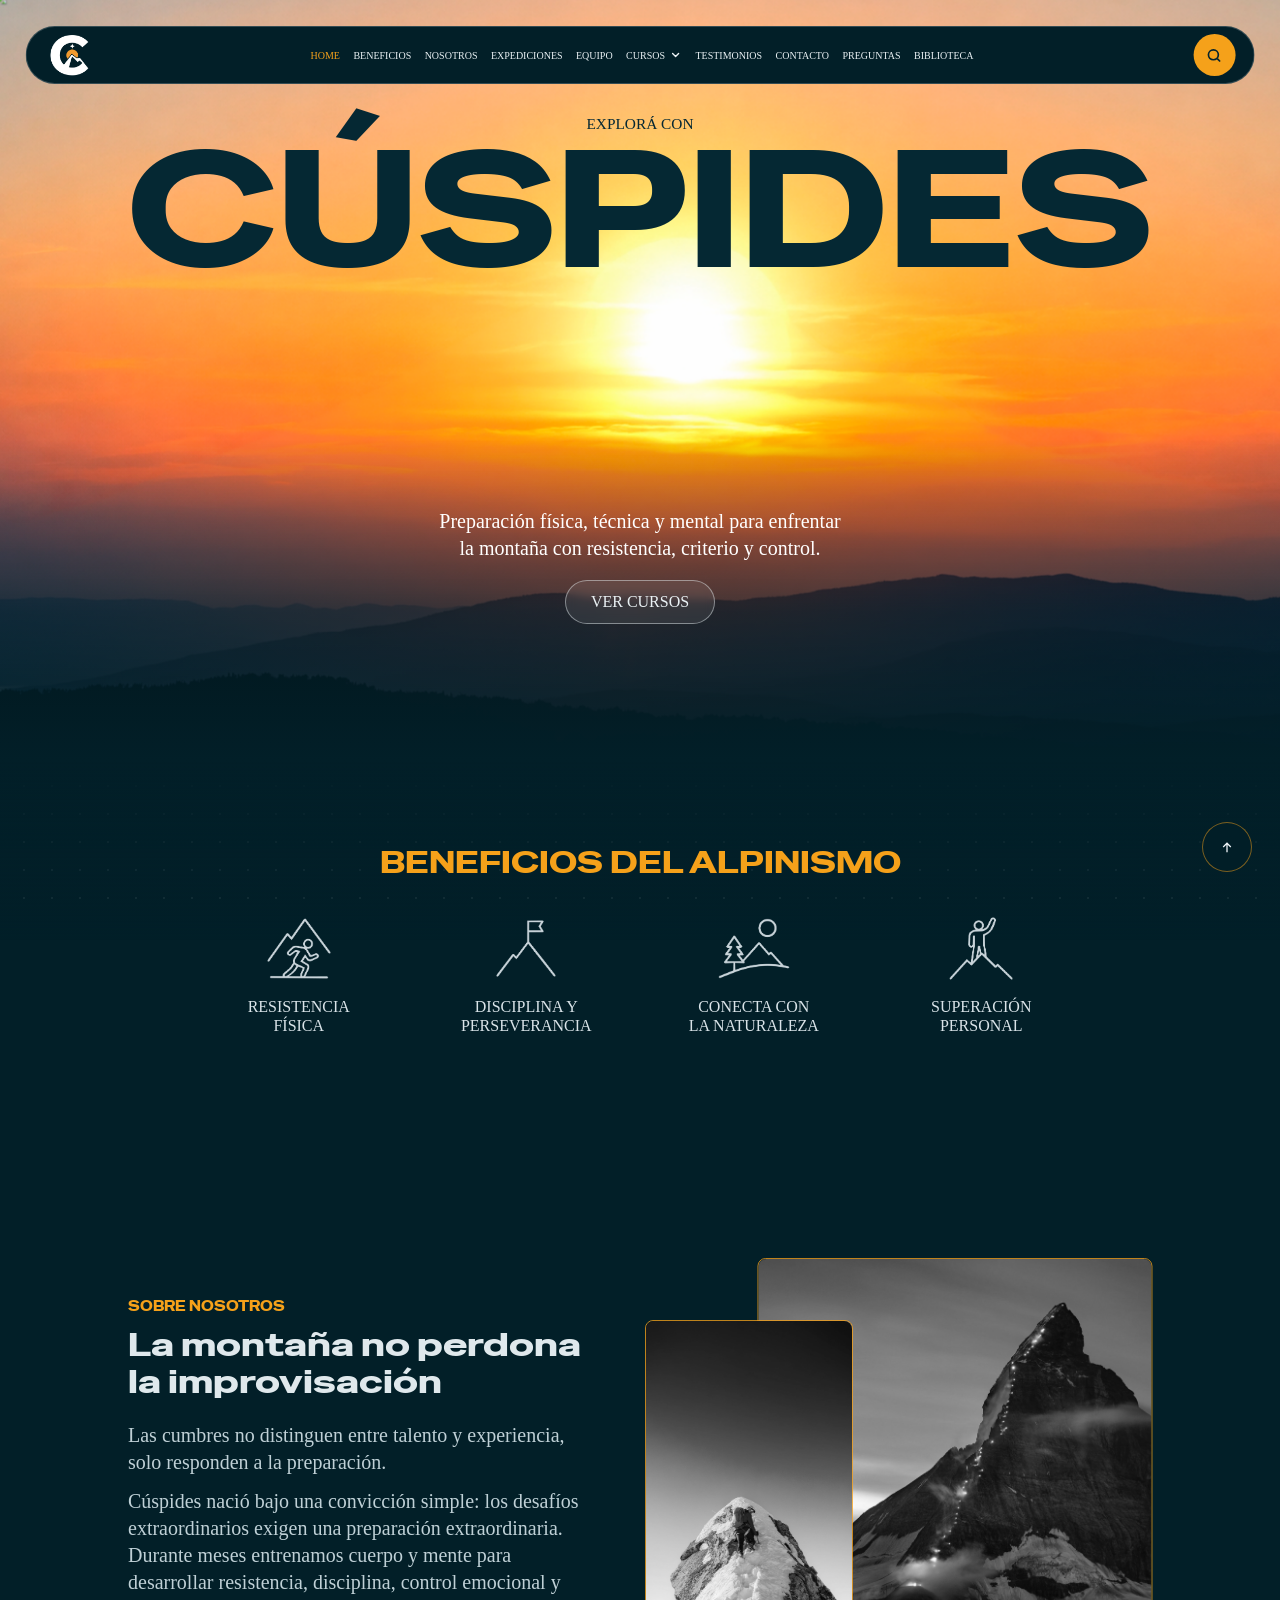
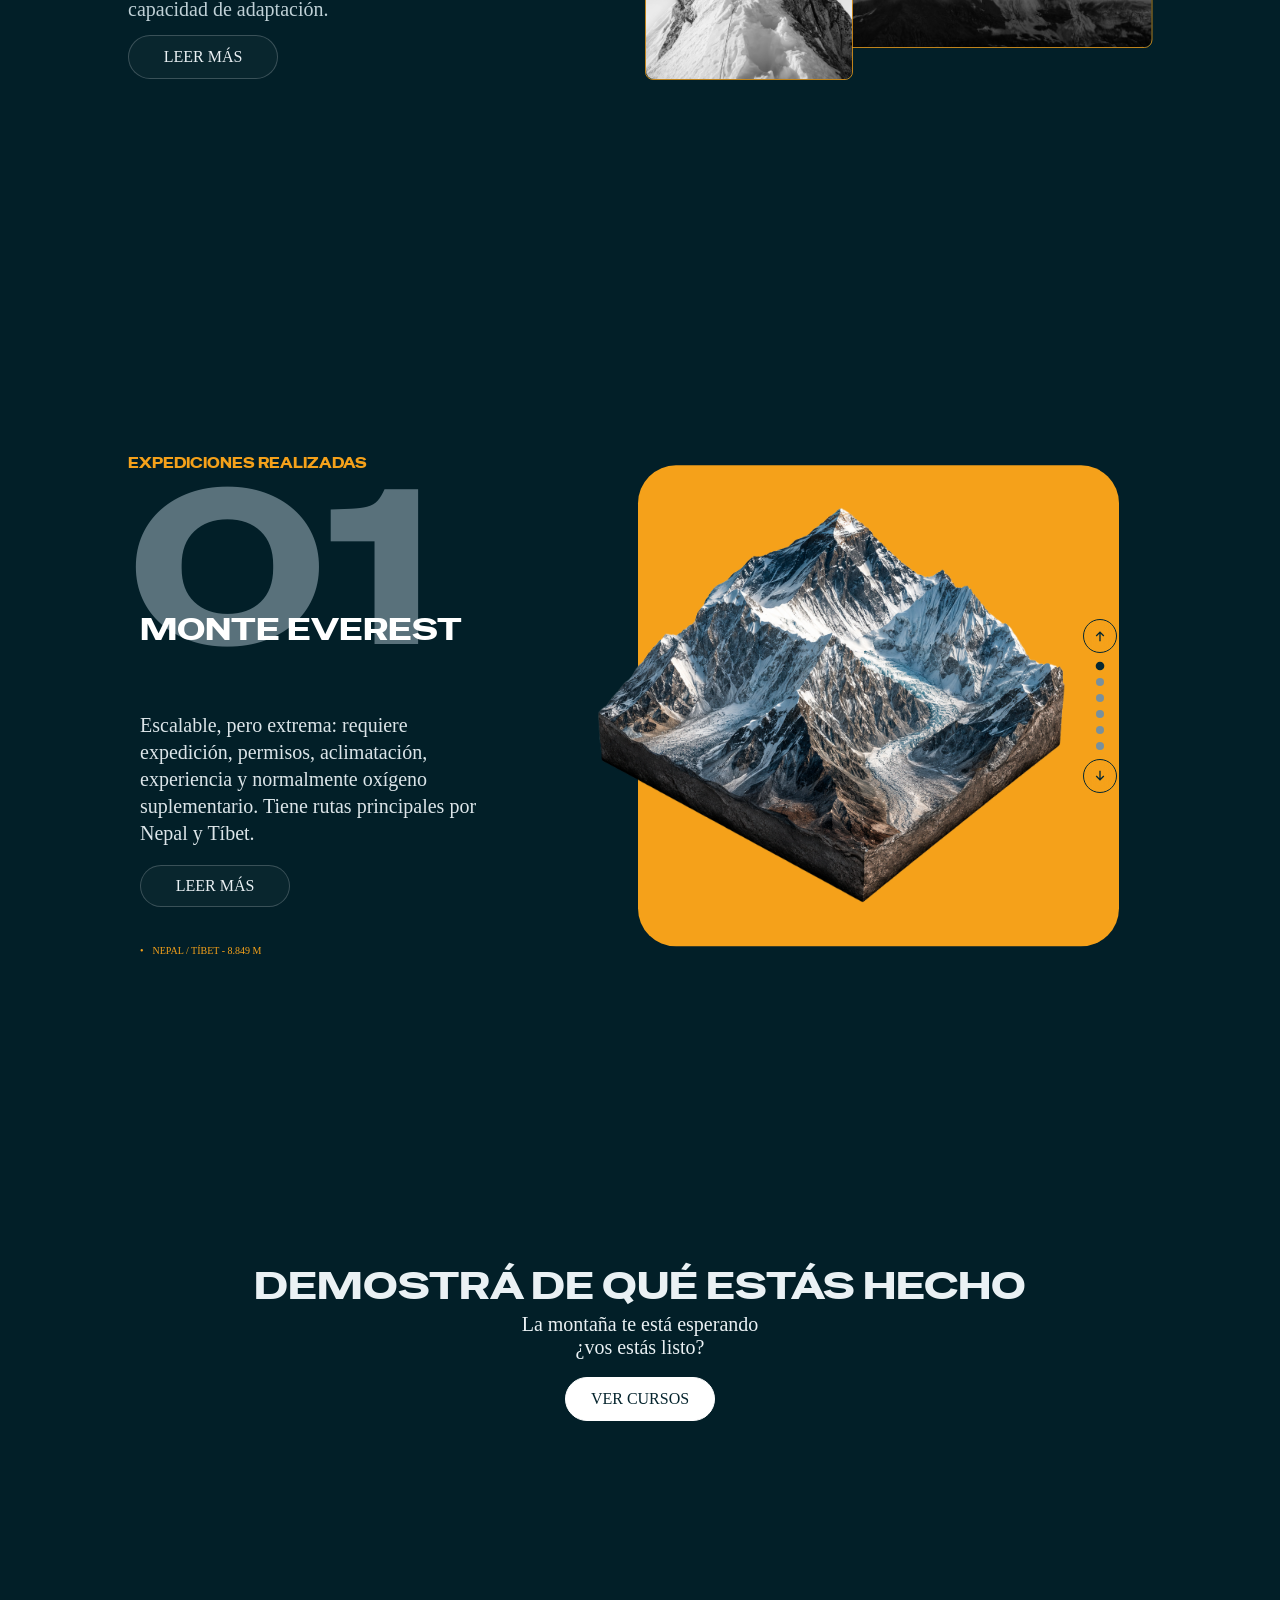
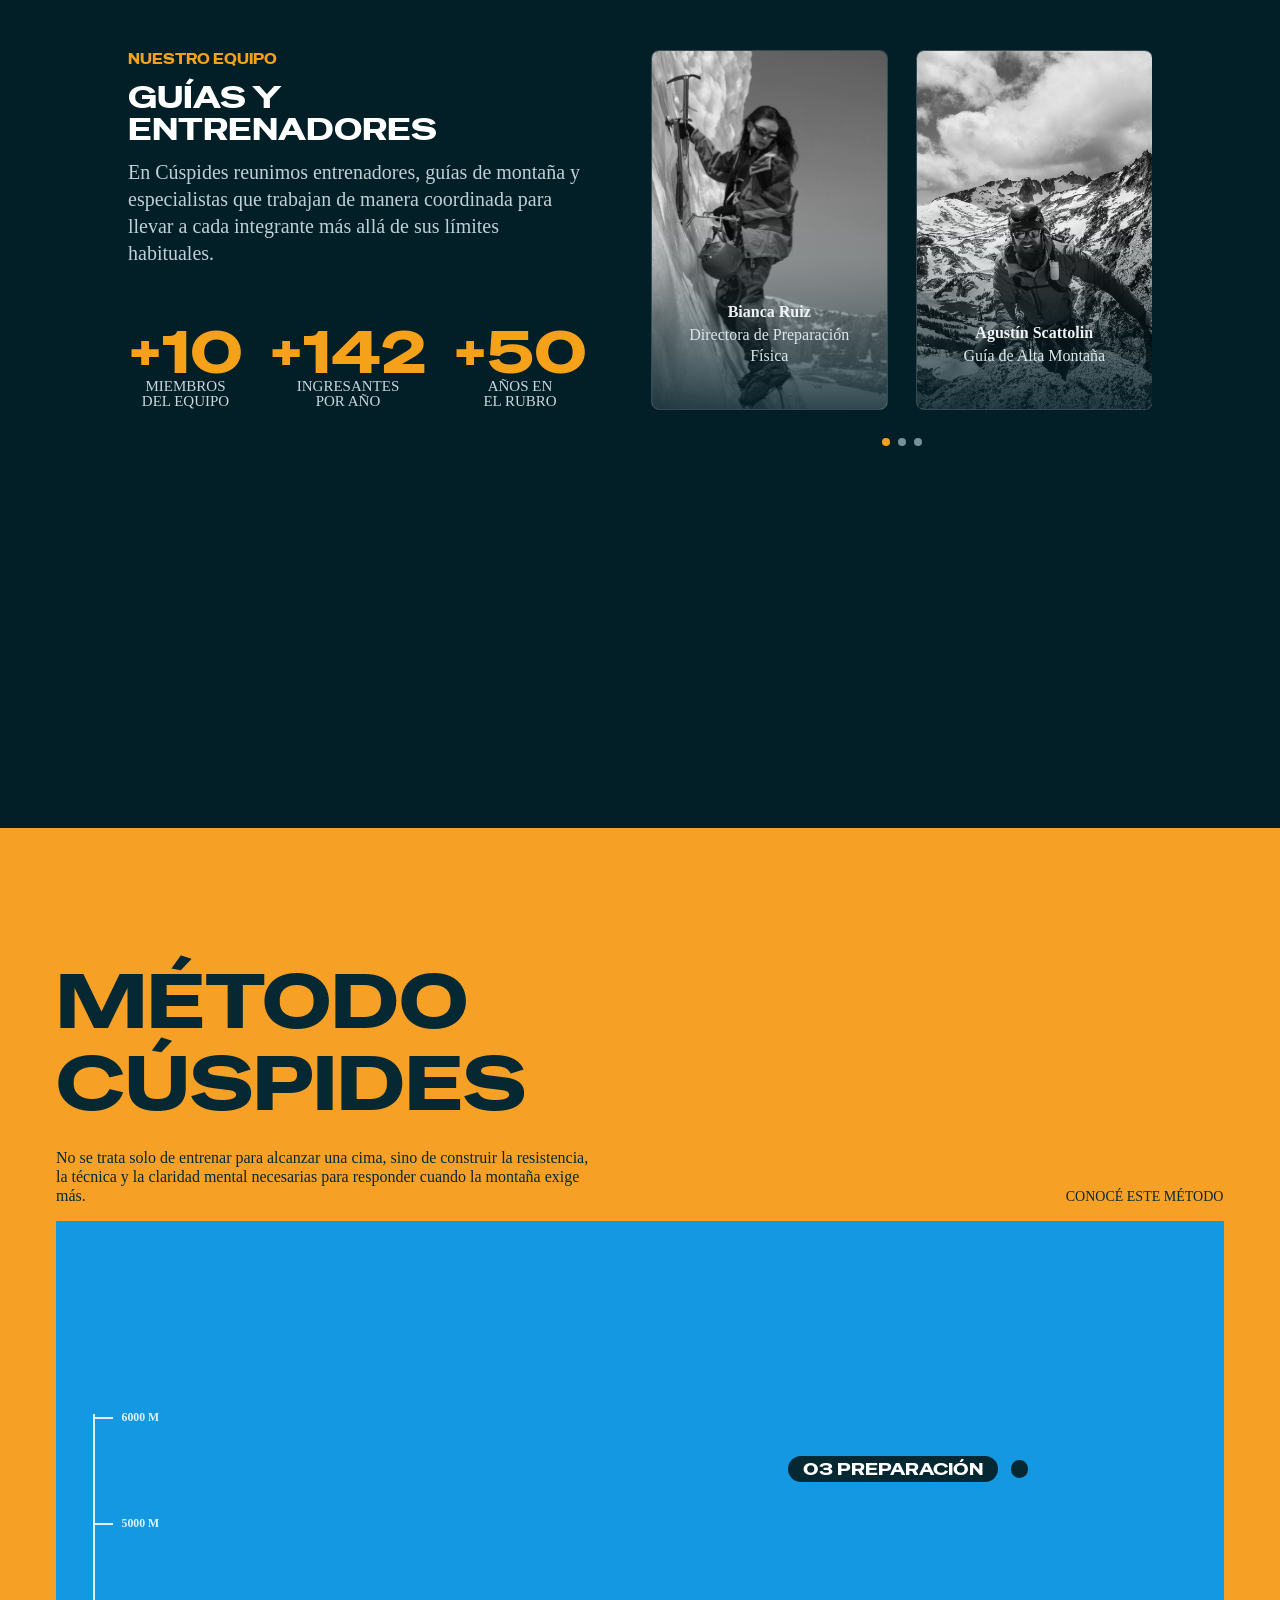
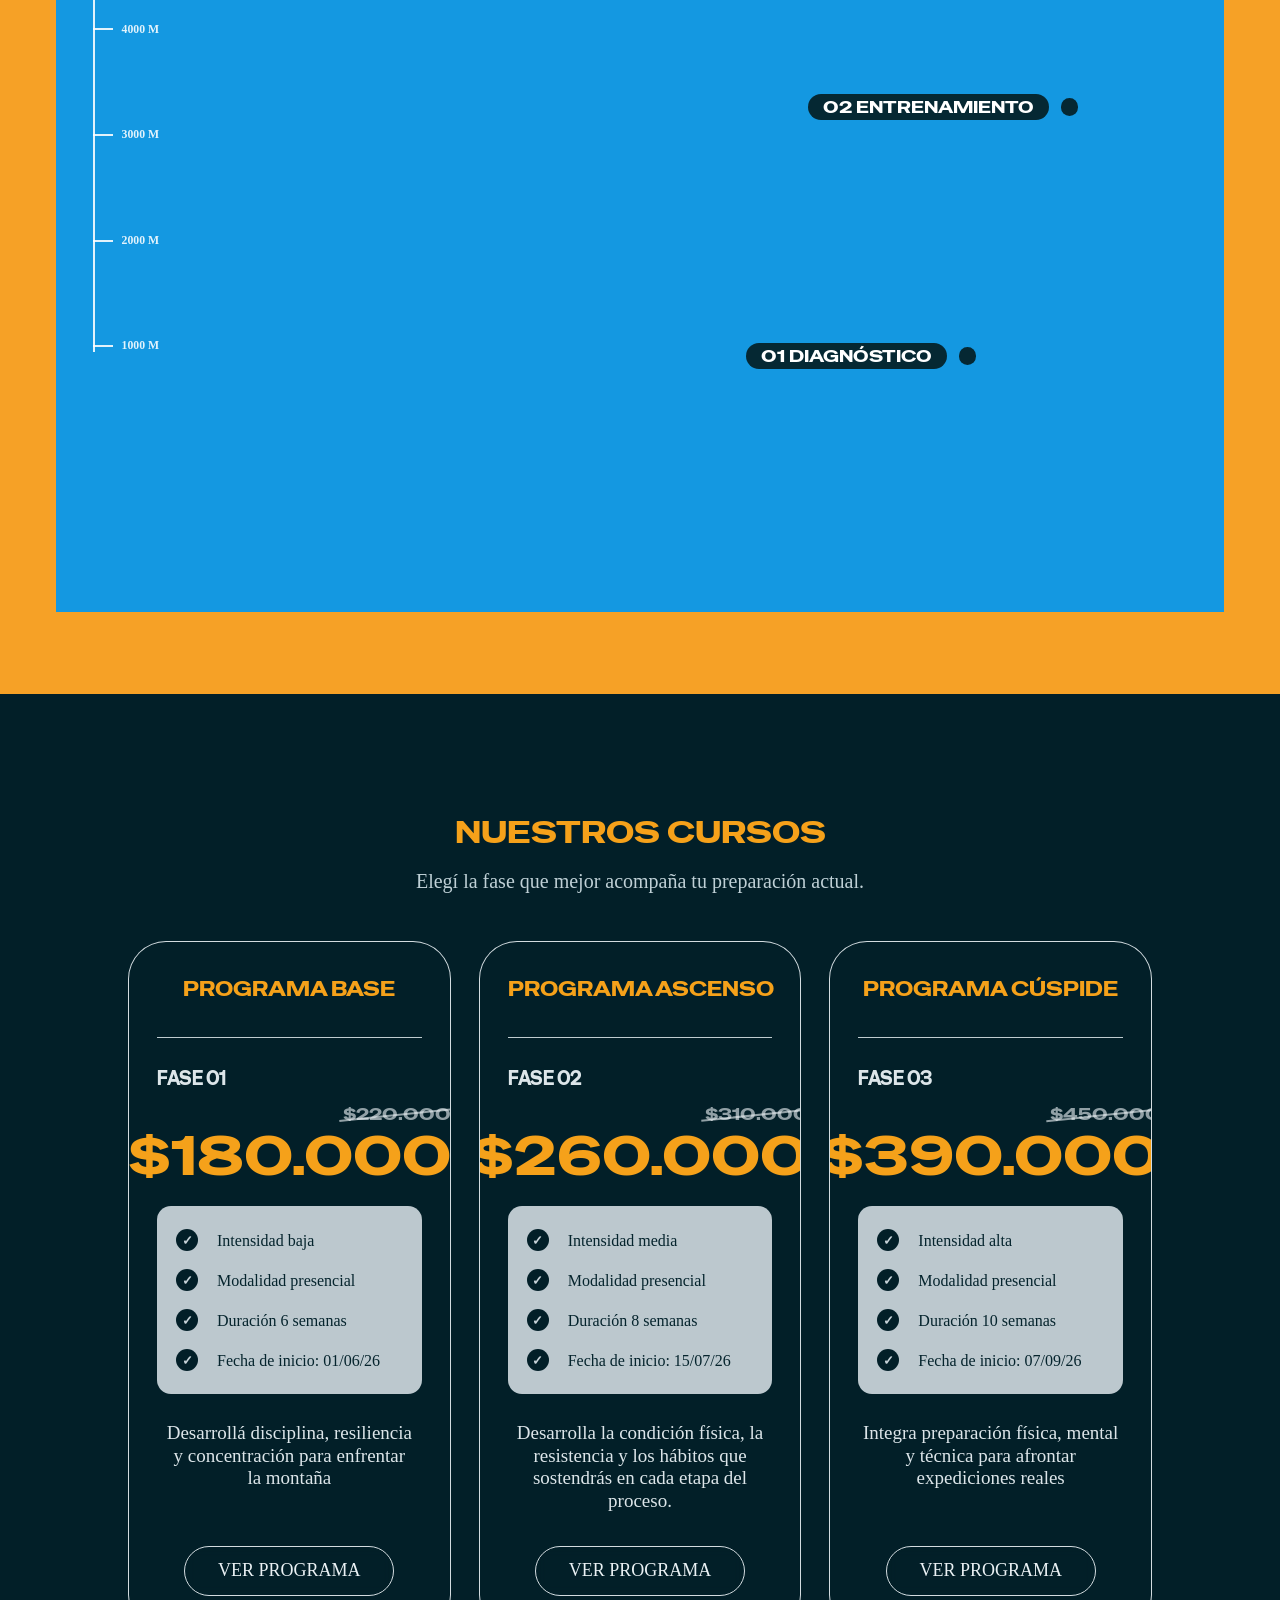
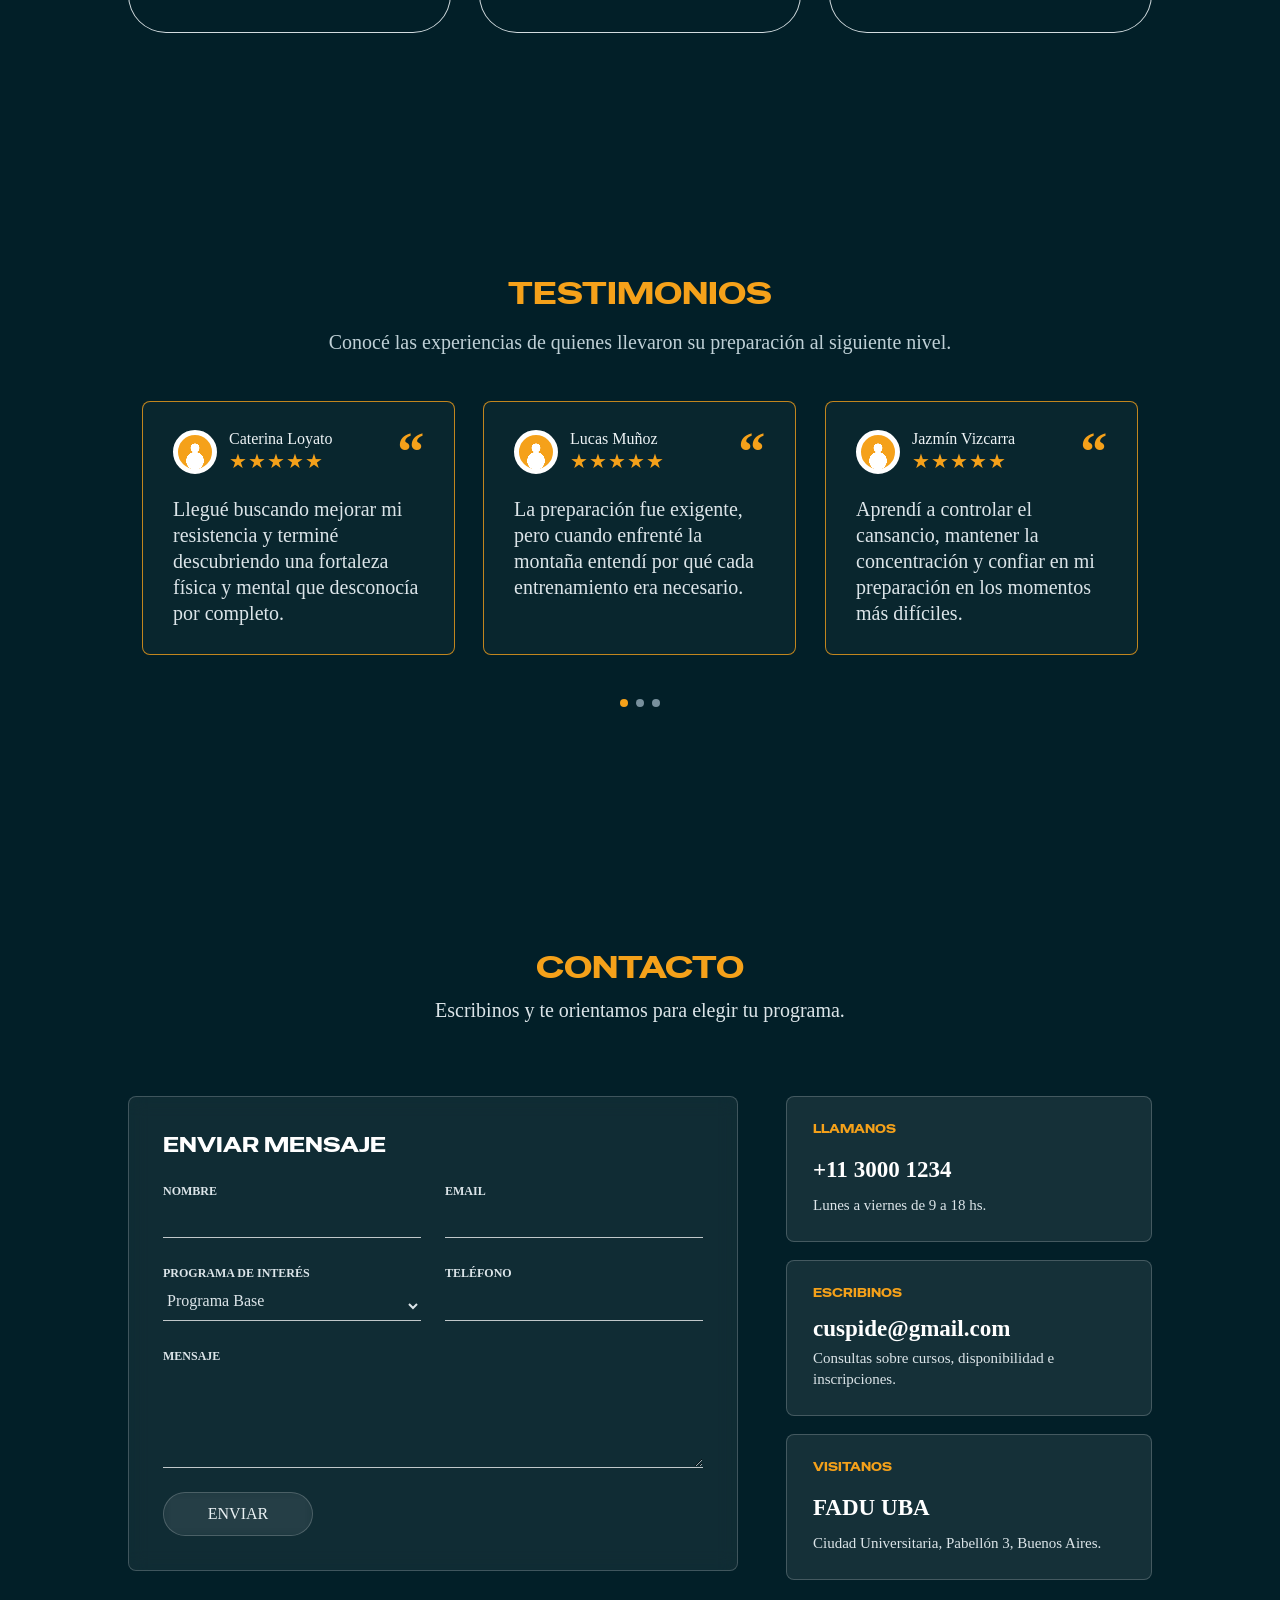
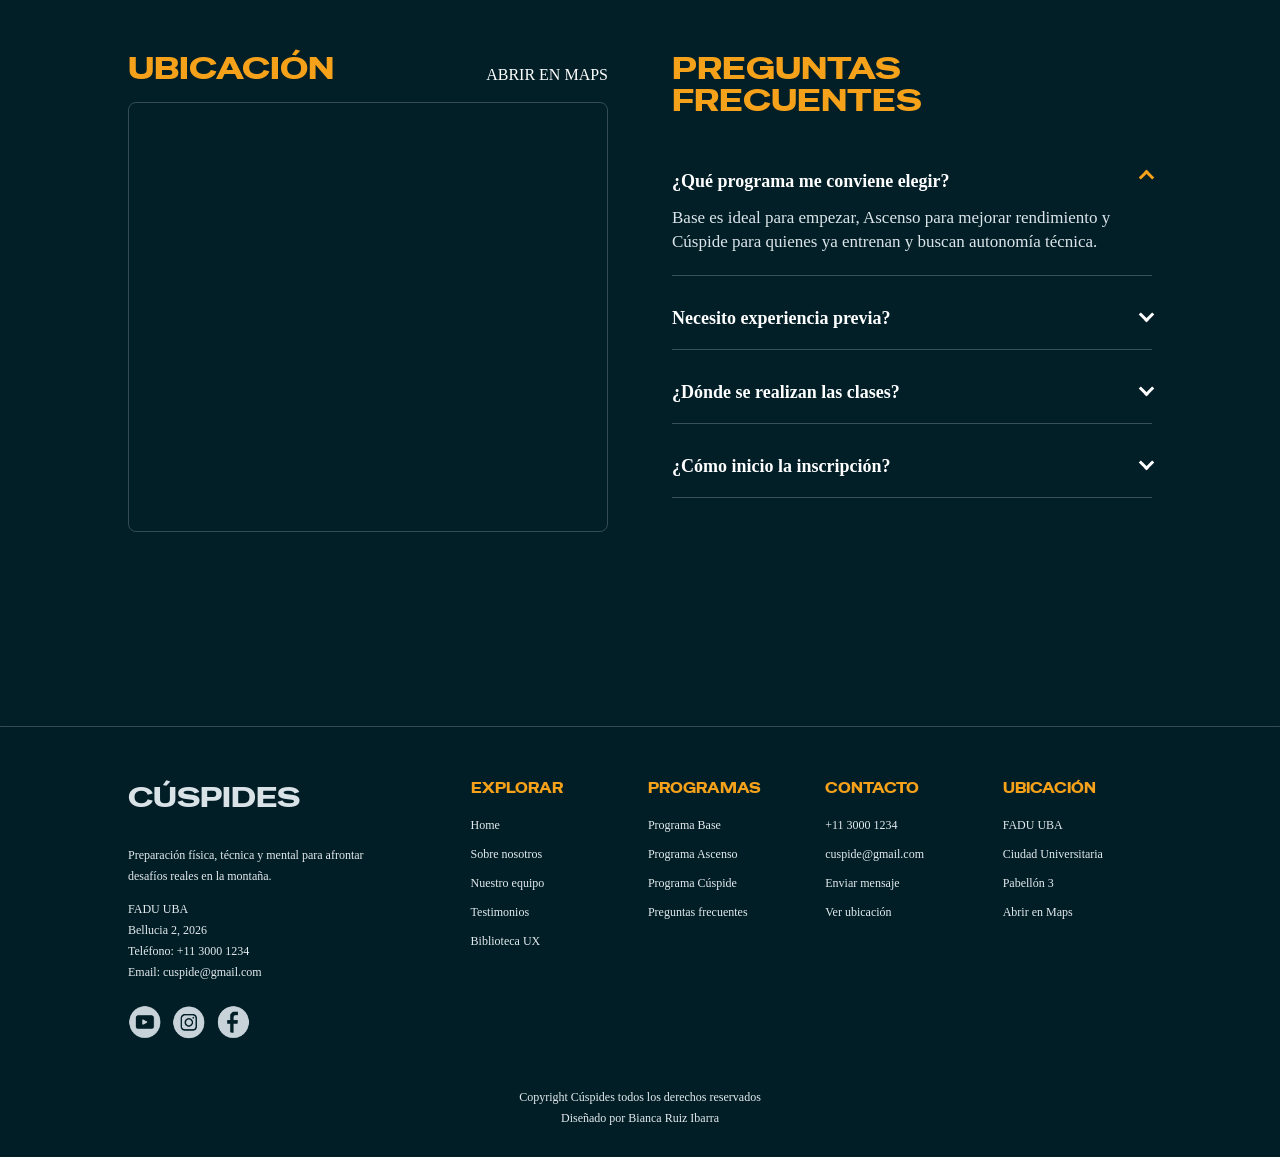
==== commit 8d5500aa: "CLASE0607" ====
--- a/index.html
+++ b/index.html
@@ -24,13 +24,14 @@
         <span></span>
       </button>
       <nav class="main-nav" data-nav>
-        <a class="active" href="#home">Home</a>
-        <a href="#beneficios">Beneficios</a>
-        <a href="#nosotros">Nosotros</a>
-        <a href="#equipo">Equipo</a>
+        <a class="active" href="#home">HOME</a>
+        <a href="#beneficios">BENEFICIOS</a>
+        <a href="#nosotros">NOSOTROS</a>
+        <a href="#expediciones">EXPEDICIONES</a>
+        <a href="#equipo">EQUIPO</a>
         <div class="nav-course-menu">
           <button class="nav-course-trigger" type="button" aria-expanded="false" data-nav-course-toggle>
-            <span>Cursos</span>
+            <span>CURSOS</span>
             <svg viewBox="0 0 16 16" aria-hidden="true"><path d="M4 6l4 4 4-4"></path></svg>
           </button>
           <div class="nav-course-dropdown" aria-label="Cursos disponibles">
@@ -39,45 +40,45 @@
             <a href="#cursos">Programa Cúspide</a>
           </div>
         </div>
-        <a href="#testimonios">Testimonios</a>
-        <a href="#contacto">Contacto</a>
-        <a href="#ubicacion">Ubicación</a>
-        <a href="#preguntas">Preguntas</a>
-        <a href="biblioteca.html">Biblioteca</a>
+        <a href="#testimonios">TESTIMONIOS</a>
+        <a href="#contacto">CONTACTO</a>
+        <a href="#preguntas">PREGUNTAS</a>
+        <a href="biblioteca.html">BIBLIOTECA</a>
       </nav>
     </header>
 
     <main id="home">
       <section class="hero">
-        <img class="hero-bg" src="assets/images/HERO4.jpg" alt="" aria-hidden="true" />
+        <img class="hero-bg" src="assets/images/HEROSINMONTAÑA.png" alt="" aria-hidden="true" data-hero-bg />
         <img class="hero-foreground" src="assets/images/HERO42.png" alt="" aria-hidden="true" data-hero-foreground />
         <div class="hero-content">
           <div class="hero-title-layer" data-hero-title>
-            <p>Explorá con</p>
+            <p>EXPLORÁ CON</p>
             <h1>CÚSPIDES</h1>
           </div>
+          <p class="hero-subtitle"><span>Preparación física, técnica y mental para enfrentar</span><span>la montaña con resistencia, criterio y control.</span></p>
           <a class="outline-btn dark" href="#cursos">Ver cursos</a>
         </div>
       </section>
 
       <section class="benefits section-pad" id="beneficios">
-        <div class="section-heading compact" data-animate>
+        <div class="section-heading compact">
           <h2>Beneficios del alpinismo</h2>
         </div>
         <div class="benefit-grid">
-          <article class="benefit" data-animate>
+          <article class="benefit">
             <img src="assets/images/icono1.png" alt="" aria-hidden="true" />
             <h3>Resistencia<br />física</h3>
           </article>
-          <article class="benefit" data-animate>
+          <article class="benefit">
             <img src="assets/images/icono2.png" alt="" aria-hidden="true" />
             <h3>Disciplina y<br />perseverancia</h3>
           </article>
-          <article class="benefit" data-animate>
+          <article class="benefit">
             <img src="assets/images/icono4.png" alt="" aria-hidden="true" />
             <h3>Conecta con<br />la naturaleza</h3>
           </article>
-          <article class="benefit" data-animate>
+          <article class="benefit">
             <img src="assets/images/icono5.png" alt="" aria-hidden="true" />
             <h3>Superación<br />personal</h3>
           </article>
@@ -86,13 +87,14 @@
 
       <section class="about section-pad" id="nosotros">
         <div class="about-mobile-gallery" data-about-mobile-gallery>
-          <img class="is-active" src="assets/images/nosotros1.jpg" alt="Cordada avanzando sobre nieve" />
-          <img src="assets/images/nosotros2.jpg" alt="Cordada avanzando sobre nieve" />
-          <img src="assets/images/nosotros3.jpg" alt="Cordada avanzando sobre nieve" />
-          <img src="assets/images/nosotros4.jpg" alt="Alpinistas subiendo una pared rocosa nevada" />
-          <img src="assets/images/nosotros5.jpg" alt="Alpinistas subiendo una pared rocosa nevada" />
-          <img src="assets/images/nosotros6.jpg" alt="Alpinistas subiendo una pared rocosa nevada" />
-        </div>
+          <img class="is-active" src="assets/images/nosotros1.jpg" alt="Cordada avanzando sobre nieve" data-caption="Monte Everest · Nepal / Tíbet · 8.849 m" />
+          <img src="assets/images/nosotros2.jpg" alt="Cordada avanzando sobre nieve" data-caption="Mont Blanc · Francia / Italia · 4.808–4.810 m" />
+          <img src="assets/images/nosotros3.jpg" alt="Cordada avanzando sobre nieve" data-caption="Matterhorn · Suiza / Italia · 4.478 m" />
+          <img src="assets/images/nosotros4.jpg" alt="Alpinistas subiendo una pared rocosa nevada" data-caption="Denali · Alaska · 6.190 m" />
+          <img src="assets/images/nosotros5.jpg" alt="Alpinistas subiendo una pared rocosa nevada" data-caption="Kilimanjaro · Tanzania · 5.895 m" />
+          <img src="assets/images/nosotros6.jpg" alt="Alpinistas subiendo una pared rocosa nevada" data-caption="Monte Fuji · Japón · 3.776 m" />
+        </div>
+        <span class="about-mobile-caption" data-about-mobile-caption>Monte Everest · Nepal / Tíbet · 8.849 m</span>
         <div class="about-copy animate-left" data-animate>
           <p class="eyebrow">Sobre nosotros</p>
           <h2><span>La montaña no perdona</span><span>la improvisación</span></h2>
@@ -116,17 +118,9 @@
         </div>
       </section>
 
-      <section class="cta" id="desafio">
-        <video class="cta-media" src="assets/images/video.mp4" muted loop playsinline aria-hidden="true" data-cta-image></video>
-        <div class="cta-content" data-animate>
-          <h2>Demostrá de qué estás hecho</h2>
-          <p>La montaña te está esperando<br />¿vos estás listo?</p>
-          <a class="outline-btn" href="#cursos">Ver cursos</a>
-        </div>
-      </section>
-
-      <section class="summit-showcase section-pad" aria-labelledby="summit-showcase-title" data-summit-carousel>
+      <section class="summit-showcase section-pad" id="expediciones" aria-labelledby="summit-showcase-title" data-summit-carousel>
         <div class="summit-copy" data-animate>
+          <p class="eyebrow summit-eyebrow">Expediciones realizadas</p>
           <span class="summit-number" data-summit-number>01</span>
           <div class="summit-text-window">
             <div class="summit-text-slide is-active" data-summit-copy>
@@ -150,12 +144,34 @@
             <button type="button" aria-label="Ver cumbre 5" data-summit-dot></button>
             <button type="button" aria-label="Ver cumbre 6" data-summit-dot></button>
           </div>
+          <div class="summit-arrows" aria-label="Cambiar expedición">
+            <button type="button" aria-label="Ver expedición anterior" data-summit-prev>
+              <svg class="summit-arrow-icon" viewBox="0 0 24 24" aria-hidden="true">
+                <path d="M12 5 5.6 11.4l1.4 1.4 4-4V20h2V8.8l4 4 1.4-1.4L12 5Z"></path>
+              </svg>
+            </button>
+            <button type="button" aria-label="Ver expedición siguiente" data-summit-next>
+              <svg class="summit-arrow-icon is-down" viewBox="0 0 24 24" aria-hidden="true">
+                <path d="M12 5 5.6 11.4l1.4 1.4 4-4V20h2V8.8l4 4 1.4-1.4L12 5Z"></path>
+              </svg>
+            </button>
+          </div>
+        </div>
+      </section>
+
+      <section class="cta" id="desafio">
+        <video class="cta-media" src="assets/images/video.mp4" muted loop playsinline aria-hidden="true" data-cta-image></video>
+        <div class="cta-content" data-animate>
+          <h2>Demostrá de qué estás hecho</h2>
+          <p>La montaña te está esperando<br />¿vos estás listo?</p>
+          <a class="outline-btn" href="#cursos">Ver cursos</a>
         </div>
       </section>
 
       <section class="team section-pad" id="equipo">
         <div class="team-copy animate-left" data-animate>
-          <h2>Nuestro equipo</h2>
+          <p class="eyebrow team-eyebrow">NUESTRO EQUIPO</p>
+          <h2>Guías y entrenadores</h2>
           <p>En Cúspides reunimos entrenadores, guías de montaña y especialistas que trabajan de manera coordinada para llevar a cada integrante más allá de sus límites habituales.</p>
           <div class="stats">
             <div><strong data-count="10">0</strong><span>Miembros<br />del equipo</span></div>
@@ -356,56 +372,101 @@
         </div>
       </section>
 
-      <section class="courses course-route" id="cursos" aria-labelledby="courses-title">
-        <img class="course-route-bg" src="assets/images/byn.png" alt="" aria-hidden="true" />
-        <h2 id="courses-title" data-animate>Nuestros cursos</h2>
-        <img class="course-route-front" src="assets/images/bypng.png" alt="" aria-hidden="true" />
-
-        <div class="course-point phase-03" data-animate>
-          <button class="course-marker" type="button" aria-expanded="false" aria-controls="course-cuspide" data-course-toggle>
-            <span>Fase 03</span>
-          </button>
-          <article class="course-info" id="course-cuspide">
-            <h3>Programa Cúspide</h3>
-            <strong>Duración: 10 semanas</strong>
-            <p>En la etapa final, incorpora conocimientos técnicos y estrategias que te permitirán desenvolverte con seguridad en la montaña.</p>
-            <div class="course-price" aria-label="Precio con descuento: $390.000. Precio anterior: $450.000.">
-              <span>$450.000</span>
-              <b>$390.000</b>
-            </div>
-            <span class="course-detail-link is-disabled" aria-disabled="true">Ver programa</span>
-          </article>
-        </div>
-
-        <div class="course-point phase-02" data-animate>
-          <button class="course-marker" type="button" aria-expanded="false" aria-controls="course-ascenso" data-course-toggle>
-            <span>Fase 02</span>
-          </button>
-          <article class="course-info" id="course-ascenso">
-            <h3>Programa Ascenso</h3>
-            <strong>Duración: 8 semanas</strong>
+      <section class="courses method-section" aria-labelledby="method-title">
+        <div class="method-visual" aria-label="Método Cúspides en tres etapas">
+          <div class="method-head" data-animate>
+            <div>
+              <h2 id="method-title">Método<br />Cúspides</h2>
+              <p>No se trata solo de entrenar para alcanzar una cima, sino de construir la resistencia, la técnica y la claridad mental necesarias para responder cuando la montaña exige más.</p>
+            </div>
+            <span class="method-link method-label">Conocé este método</span>
+          </div>
+          <div class="method-blue-frame" aria-hidden="true">
+            <img class="method-bg" src="assets/images/secciónfondo.png" alt="" />
+          </div>
+          <div class="method-cutout-mask" aria-hidden="true">
+            <img class="method-cutout" src="assets/images/secciónarriba.png" alt="" />
+          </div>
+          <div class="method-altitude" aria-hidden="true">
+            <span>6000 M</span>
+            <span>5000 M</span>
+            <span>4000 M</span>
+            <span>3000 M</span>
+            <span>2000 M</span>
+            <span>1000 M</span>
+          </div>
+          <button class="method-dot dot-03" type="button" aria-label="Ver Preparación" data-method-dot="03"></button>
+          <button class="method-dot dot-02" type="button" aria-label="Ver Entrenamiento" data-method-dot="02"></button>
+          <button class="method-dot dot-01" type="button" aria-label="Ver Diagnóstico" data-method-dot="01"></button>
+
+          <article class="method-step step-03" data-method-step="03">
+            <h3><button type="button" data-method-toggle="03" aria-expanded="false">03 Preparación</button></h3>
+            <p>Evaluamos tu punto de partida físico, técnico y mental.</p>
+          </article>
+          <article class="method-step step-02" data-method-step="02">
+            <h3><button type="button" data-method-toggle="02" aria-expanded="false">02 Entrenamiento</button></h3>
+            <p>Construimos resistencia, fuerza y hábitos para sostener el esfuerzo.</p>
+          </article>
+          <article class="method-step step-01" data-method-step="01">
+            <h3><button type="button" data-method-toggle="01" aria-expanded="false">01 Diagnóstico</button></h3>
+            <p>Simulamos exigencias reales: terreno y toma de decisiones.</p>
+          </article>
+        </div>
+      </section>
+
+      <section class="course-groups section-pad" id="cursos" aria-labelledby="course-groups-title">
+        <div class="section-heading" data-animate>
+          <h2 id="course-groups-title">Nuestros cursos</h2>
+          <p>Elegí la fase que mejor acompaña tu preparación actual.</p>
+        </div>
+        <div class="course-groups-grid" data-animate>
+          <article class="mini-plan">
+            <span>Programa Base</span>
+            <small>Fase 01</small>
+            <div class="price-lockup">
+              <em>$220.000</em>
+              <strong>$180.000</strong>
+            </div>
+            <ul>
+              <li>Intensidad baja</li>
+              <li>Modalidad presencial</li>
+              <li>Duración 6 semanas</li>
+              <li>Fecha de inicio: 01/06/26</li>
+            </ul>
+            <p>Desarrollá disciplina, resiliencia<br />y concentración para enfrentar<br />la montaña</p>
+            <a class="outline-btn small" href="#cursos">Ver programa</a>
+          </article>
+          <article class="mini-plan">
+            <span>Programa Ascenso</span>
+            <small>Fase 02</small>
+            <div class="price-lockup">
+              <em>$310.000</em>
+              <strong>$260.000</strong>
+            </div>
+            <ul>
+              <li>Intensidad media</li>
+              <li>Modalidad presencial</li>
+              <li>Duración 8 semanas</li>
+              <li>Fecha de inicio: 15/07/26</li>
+            </ul>
             <p>Desarrolla la condición física, la resistencia y los hábitos que sostendrás en cada etapa del proceso.</p>
-            <div class="course-price" aria-label="Precio con descuento: $260.000. Precio anterior: $310.000.">
-              <span>$310.000</span>
-              <b>$260.000</b>
-            </div>
-            <a class="course-detail-link" href="programa-ascenso.html" data-detail-page-link>Ver programa</a>
-          </article>
-        </div>
-
-        <div class="course-point phase-01" data-animate>
-          <button class="course-marker" type="button" aria-expanded="false" aria-controls="course-base" data-course-toggle>
-            <span>Fase 01</span>
-          </button>
-          <article class="course-info" id="course-base">
-            <h3>Programa BASE</h3>
-            <strong>Duración: 6 semanas</strong>
-            <p>Aprende a gestionar la incertidumbre, afrontar situaciones exigentes y sostener el rendimiento incluso cuando las condiciones no son favorables.</p>
-            <div class="course-price" aria-label="Precio con descuento: $180.000. Precio anterior: $220.000.">
-              <span>$220.000</span>
-              <b>$180.000</b>
-            </div>
-            <span class="course-detail-link is-disabled" aria-disabled="true">Ver programa</span>
+            <a class="outline-btn small" href="programa-ascenso.html" data-detail-page-link>Ver programa</a>
+          </article>
+          <article class="mini-plan">
+            <span>Programa Cúspide</span>
+            <small>Fase 03</small>
+            <div class="price-lockup">
+              <em>$450.000</em>
+              <strong>$390.000</strong>
+            </div>
+            <ul>
+              <li>Intensidad alta</li>
+              <li>Modalidad presencial</li>
+              <li>Duración 10 semanas</li>
+              <li>Fecha de inicio: 07/09/26</li>
+            </ul>
+            <p>Integra preparación física, mental<br />y técnica para afrontar<br />expediciones reales</p>
+            <a class="outline-btn small" href="#cursos">Ver programa</a>
           </article>
         </div>
       </section>
@@ -473,7 +534,7 @@
       <section class="contact-info section-pad" id="contacto">
         <div class="contact-head" data-animate>
           <h2>Contacto</h2>
-          <p>Dejanos tus datos y el equipo de Cúspides te orienta para elegir programa, resolver dudas de inscripción o coordinar una entrevista inicial.</p>
+          <p>Escribinos y te orientamos para elegir tu programa.</p>
         </div>
 
         <div class="contact-grid">
@@ -527,37 +588,40 @@
           </div>
         </div>
 
-        <div class="map-section" id="ubicacion" data-animate>
-          <div>
-            <h3>Ubicación</h3>
-          </div>
-          <a href="https://www.google.com/maps/search/?api=1&query=FADU%20UBA%20Ciudad%20Universitaria%20Buenos%20Aires" target="_blank" rel="noreferrer">Abrir en Maps</a>
-          <iframe title="Mapa de FADU UBA" src="https://www.google.com/maps?q=FADU%20UBA%20Ciudad%20Universitaria%20Buenos%20Aires&output=embed" loading="lazy" referrerpolicy="no-referrer-when-downgrade"></iframe>
-        </div>
-
-        <div class="faq-section" id="preguntas" data-animate>
-          <div class="faq-title">
-            <h2>Preguntas frecuentes</h2>
-          </div>
-          <div class="faq-list">
-            <details open>
-              <summary>¿Qué programa me conviene elegir?</summary>
-              <p>Base es ideal para empezar, Ascenso para mejorar rendimiento y Cúspide para quienes ya entrenan y buscan autonomía técnica.</p>
-            </details>
-            <details>
-              <summary>Necesito experiencia previa?</summary>
-              <p>No para Programa Base. Para Ascenso y Cúspide recomendamos una entrevista inicial para revisar tu estado físico y experiencia.</p>
-            </details>
-            <details>
-              <summary>¿Dónde se realizan las clases?</summary>
-              <p>La coordinación y encuentros principales son en FADU UBA, con salidas y prácticas según el programa elegido.</p>
-            </details>
-            <details>
-              <summary>¿Cómo inicio la inscripción?</summary>
-              <p>Completás el formulario, nos contás tu objetivo y te respondemos dentro de las 24 hs hábiles con el siguiente paso.</p>
-            </details>
-          </div>
-        </div>
+        <section class="location-faq-section" id="ubicacion" aria-labelledby="location-faq-title" data-animate>
+          <span class="anchor-offset" id="preguntas" aria-hidden="true"></span>
+          <div class="map-section">
+            <div>
+              <h3 id="location-faq-title">Ubicación</h3>
+            </div>
+            <a href="https://www.google.com/maps/search/?api=1&query=FADU%20UBA%20Ciudad%20Universitaria%20Buenos%20Aires" target="_blank" rel="noreferrer">Abrir en Maps</a>
+            <iframe title="Mapa de FADU UBA" src="https://www.google.com/maps?q=FADU%20UBA%20Ciudad%20Universitaria%20Buenos%20Aires&output=embed" loading="lazy" referrerpolicy="no-referrer-when-downgrade"></iframe>
+          </div>
+
+          <div class="faq-section">
+            <div class="faq-title">
+              <h2>Preguntas frecuentes</h2>
+            </div>
+            <div class="faq-list">
+              <details open>
+                <summary>¿Qué programa me conviene elegir?</summary>
+                <p>Base es ideal para empezar, Ascenso para mejorar rendimiento y Cúspide para quienes ya entrenan y buscan autonomía técnica.</p>
+              </details>
+              <details>
+                <summary>Necesito experiencia previa?</summary>
+                <p>No para Programa Base. Para Ascenso y Cúspide recomendamos una entrevista inicial para revisar tu estado físico y experiencia.</p>
+              </details>
+              <details>
+                <summary>¿Dónde se realizan las clases?</summary>
+                <p>La coordinación y encuentros principales son en FADU UBA, con salidas y prácticas según el programa elegido.</p>
+              </details>
+              <details>
+                <summary>¿Cómo inicio la inscripción?</summary>
+                <p>Completás el formulario, nos contás tu objetivo y te respondemos dentro de las 24 hs hábiles con el siguiente paso.</p>
+              </details>
+            </div>
+          </div>
+        </section>
       </section>
     </main>
 
--- a/styles.css
+++ b/styles.css
@@ -120,7 +120,7 @@
   a,
   button,
   .coach-card,
-  .course-marker,
+  .method-step,
   .testimonial,
   .benefit {
     cursor: none;
@@ -204,10 +204,14 @@
 }
 
 .main-nav a:hover,
+.nav-course-trigger:hover {
+  color: var(--light);
+  font-weight: 400;
+}
+
 .main-nav .active,
-.nav-course-trigger:hover,
 .nav-course-trigger.active {
-  color: var(--light);
+  color: var(--orange);
   font-weight: 400;
 }
 
@@ -334,7 +338,7 @@
   display: grid;
   place-items: center;
   position: relative;
-  overflow: hidden;
+  overflow: visible;
   isolation: isolate;
   background: var(--navy);
 }
@@ -349,12 +353,13 @@
   object-position: center 40%;
   transform: scale(1.015);
   transform-origin: center bottom;
+  will-change: transform;
 }
 
 .hero-foreground {
   position: absolute;
   inset: 0;
-  z-index: 2;
+  z-index: 3;
   width: 100%;
   height: 100%;
   object-fit: cover;
@@ -372,9 +377,9 @@
   right: 0;
   bottom: 0;
   z-index: 4;
-  height: 180px;
+  height: 320px;
   pointer-events: none;
-  background: linear-gradient(to bottom, rgba(2, 31, 40, 0), rgba(2, 31, 40, 1));
+  background: linear-gradient(to bottom, rgba(2, 31, 40, 0), rgba(2, 31, 40, 0.72) 54%, rgba(2, 31, 40, 1));
 }
 
 .hero-content {
@@ -386,13 +391,14 @@
 
 .hero-title-layer {
   position: relative;
-  z-index: 1;
+  z-index: 2;
+  margin-bottom: 217px;
   will-change: transform;
   transform: translate3d(0, var(--hero-title-shift, 0px), 0);
 }
 
-.hero p {
-  margin: 0 0 2px;
+.hero-title-layer p {
+  margin: 0 0 -8px;
   color: var(--navy);
   font-family: var(--font-body);
   font-weight: 300;
@@ -400,8 +406,25 @@
   font-size: clamp(13px, 1.2vw, 18px);
 }
 
+.hero-subtitle {
+  position: relative;
+  z-index: 8;
+  width: min(760px, 90vw);
+  margin: 0 auto 18px;
+  color: var(--white);
+  font-size: 20px;
+  font-weight: 300;
+  line-height: 1.35;
+  text-transform: none;
+}
+
+.hero-subtitle span {
+  display: block;
+  white-space: nowrap;
+}
+
 .hero h1 {
-  margin: 0 0 262px;
+  margin: 0;
   color: var(--navy);
   font-family: var(--font-title);
   text-transform: none;
@@ -431,7 +454,8 @@
   text-transform: uppercase;
   cursor: pointer;
   overflow: hidden;
-  transition: all 0.3s cubic-bezier(0.23, 1, 0.32, 1);
+  transform: scale(1);
+  transition: transform 0.3s cubic-bezier(0.23, 1, 0.32, 1), border-color 0.3s cubic-bezier(0.23, 1, 0.32, 1), color 0.3s cubic-bezier(0.23, 1, 0.32, 1), box-shadow 0.3s cubic-bezier(0.23, 1, 0.32, 1);
 }
 
 .outline-btn::before {
@@ -455,12 +479,12 @@
 .outline-btn:hover {
   border-color: var(--orange);
   color: var(--ink);
-  scale: 1.1;
+  transform: scale(1.1);
   box-shadow: 0 0 20px rgba(245, 161, 26, 0.4);
 }
 
 .outline-btn:active {
-  scale: 1;
+  transform: scale(1);
 }
 
 .outline-btn.small {
@@ -557,12 +581,6 @@
   height: 72px;
   margin: 0 auto 14px;
   object-fit: contain;
-  transition: transform 0.32s ease, filter 0.32s ease;
-  will-change: transform;
-}
-
-.benefit:hover img {
-  animation: iconHoverLift 0.58s ease both;
 }
 
 .benefit h3 {
@@ -575,12 +593,6 @@
   text-transform: uppercase;
   min-height: 38px;
   text-wrap: balance;
-  transition: color 0.28s ease, font-weight 0.28s ease;
-}
-
-.benefit:hover h3 {
-  color: var(--orange);
-  font-weight: 400;
 }
 
 .about,
@@ -634,6 +646,10 @@
 }
 
 .about-mobile-gallery {
+  display: none;
+}
+
+.about-mobile-caption {
   display: none;
 }
 
@@ -741,6 +757,14 @@
   flex-direction: column;
 }
 
+.team-eyebrow {
+  margin: 0 0 8px;
+}
+
+.team-copy h2 {
+  color: var(--white);
+}
+
 .stats {
   display: flex;
   gap: 26px;
@@ -949,7 +973,7 @@
 
 .profile-card {
   position: relative;
-  z-index: 2;
+  z-index: 3;
   display: grid;
   grid-template-rows: 82px 1fr 62px 38px;
   width: 100%;
@@ -1234,6 +1258,7 @@
 }
 
 .summit-showcase {
+  --summit-square-size: min(37.6vw, 598px);
   position: relative;
   min-height: 840px;
   display: grid;
@@ -1247,9 +1272,13 @@
 .summit-copy {
   position: relative;
   z-index: 2;
-  min-height: 500px;
-  display: grid;
-  align-content: center;
+  min-height: var(--summit-square-size);
+  display: grid;
+  align-content: start;
+}
+
+.summit-eyebrow {
+  margin: 0 0 18px;
 }
 
 .summit-number {
@@ -1271,12 +1300,12 @@
 .summit-text-window {
   position: relative;
   min-height: 344px;
-  overflow: visible;
+  overflow: hidden;
 }
 
 .summit-text-slide {
   position: absolute;
-  inset: 0;
+  inset: 0 0 0 12px;
   display: flex;
   flex-direction: column;
   opacity: 0;
@@ -1299,7 +1328,7 @@
 
 .summit-text-slide h2 {
   margin: 0 0 66px;
-  color: var(--orange);
+  color: var(--white);
   font-family: var(--font-title);
   font-size: clamp(23px, 2.4vw, 32px);
   font-weight: 400;
@@ -1343,17 +1372,19 @@
 
 .summit-orange-panel {
   position: absolute;
-  top: -120px;
-  bottom: -120px;
+  top: 50%;
   left: 9%;
-  width: min(52vw, 582px);
+  width: var(--summit-square-size);
+  aspect-ratio: 1;
+  border-radius: 38px;
   background: var(--orange);
+  transform: translateY(-50%);
 }
 
 .summit-image-window {
   position: relative;
   z-index: 2;
-  width: min(37.6vw, 598px);
+  width: var(--summit-square-size);
   aspect-ratio: 1;
   overflow: hidden;
   background: transparent;
@@ -1412,360 +1443,434 @@
 
 .summit-dots {
   position: absolute;
-  z-index: 3;
+  z-index: 4;
   top: 50%;
   left: calc(min(37.6vw, 598px) + 24px);
   display: grid;
-  gap: 14px;
+  gap: 8px;
   transform: translateY(-50%);
 }
 
 .summit-dots button {
-  width: 12px;
-  height: 12px;
+  width: 8px;
+  height: 8px;
   padding: 0;
   border: 0;
   border-radius: 50%;
-  background: #c8d3d9;
+  background: #78909d;
   cursor: pointer;
   transition: background 0.22s ease, transform 0.22s ease;
 }
 
 .summit-dots button.on {
-  background: var(--deep);
+  background: var(--navy);
   transform: scale(1.08);
 }
 
-.testimonial-grid {
-  display: grid;
-  grid-template-columns: repeat(3, 1fr);
-  gap: 28px;
-}
-
-.course-route {
-  position: relative;
-  z-index: 3;
-  height: 150vw;
-  overflow: hidden;
-  isolation: isolate;
-  background: #0784d4;
-}
-
-.course-route::after {
-  content: "";
+.summit-arrows {
   position: absolute;
-  left: 0;
-  right: 0;
-  z-index: 6;
-  height: clamp(240px, 24vw, 460px);
+  z-index: 4;
+  top: 50%;
+  left: calc(var(--summit-square-size) + 11px);
+  display: grid;
+  gap: 106px;
+  transform: translateY(-50%);
   pointer-events: none;
 }
 
-.course-route::after {
-  bottom: 0;
-  background: linear-gradient(
-    to top,
-    var(--deep) 0%,
-    rgba(2, 31, 40, 0.98) 12%,
-    rgba(2, 31, 40, 0.86) 28%,
-    rgba(2, 31, 40, 0.58) 52%,
-    rgba(2, 31, 40, 0.24) 76%,
-    rgba(2, 31, 40, 0) 100%
-  );
-}
-
-.course-route-bg,
-.course-route-front {
-  position: absolute;
-  inset: 0;
-  width: 100%;
-  height: 100%;
-  object-fit: cover;
-  object-position: center top;
-  pointer-events: none;
-}
-
-.course-route-bg {
-  z-index: 0;
-}
-
-.course-route-front {
-  z-index: 2;
-}
-
-.course-route h2 {
-  position: absolute;
-  z-index: 1;
-  top: 14.6%;
-  left: 50%;
-  width: max-content;
-  margin: 0;
-  color: var(--orange);
-  font-family: var(--font-title);
-  font-size: 100px;
-  font-weight: 400;
-  line-height: 0.95;
-  text-align: center;
-  text-transform: uppercase;
-  transform: translateX(-50%);
-  white-space: nowrap;
-}
-
-.course-route h2[data-animate] {
-  transform: translate(-50%, 34px);
-}
-
-.course-route h2[data-animate].is-visible {
-  transform: translate(-50%, 0);
-}
-
-.course-point {
-  position: absolute;
-  z-index: 7;
-  display: grid;
-  justify-items: center;
-}
-
-.phase-03 {
-  top: 31.35%;
-  left: calc(55.05% + 18px);
-}
-
-.phase-02 {
-  top: 54.35%;
-  left: calc(86.85% + 18px);
-}
-
-.phase-01 {
-  top: 77.35%;
-  left: calc(77.05% + 18px);
-}
-
-.course-marker {
-  position: relative;
+.summit-arrows button {
+  width: 34px;
+  height: 34px;
+  padding: 0;
   display: flex;
   align-items: center;
-  gap: 13px;
-  min-width: 168px;
-  padding: 0;
-  border: 0;
-  background: transparent;
-  color: #fff;
-  font: inherit;
-  text-transform: uppercase;
-  transform: translateX(-100%);
-}
-
-.course-marker::before {
-  content: "";
-  order: 2;
-  width: 18px;
-  height: 18px;
-  flex: 0 0 auto;
-  border-radius: 50%;
-  background: #fff;
-  box-shadow: 0 0 0 0 rgba(255, 255, 255, 0.72);
-  animation: courseBreath 2.2s ease-in-out infinite;
-}
-
-.course-marker span {
-  order: 1;
-  color: #fff;
-  font-family: var(--font-title);
-  font-size: clamp(15px, 1.55vw, 25px);
-  font-weight: 400;
-  line-height: 1;
-  text-shadow: 0 2px 12px rgba(2, 31, 40, 0.28);
-  white-space: nowrap;
-}
-
-.course-marker:hover::before,
-.course-marker:focus-visible::before {
-  animation-duration: 1.05s;
-}
-
-.course-marker:focus-visible {
-  outline: 2px solid var(--orange);
-  outline-offset: 8px;
-}
-
-.course-info {
-  position: absolute;
-  width: min(30vw, 420px);
-  min-width: 420px;
-  padding: 36px 40px 34px;
-  color: #eaf1f4;
-  text-align: center;
-  background: rgba(2, 31, 40, 0.72);
-  border: 1px solid rgba(255, 255, 255, 0.22);
-  border-radius: 16px;
-  box-shadow: 0 24px 52px rgba(2, 31, 40, 0.18);
-  backdrop-filter: blur(12px);
-  -webkit-backdrop-filter: blur(12px);
-  opacity: 0;
-  pointer-events: none;
-  transform: translateY(18px) scale(0.96);
-  transition: opacity 0.28s ease, transform 0.28s ease, border-color 0.28s ease, box-shadow 0.28s ease;
-}
-
-.course-point.is-open .course-info {
-  opacity: 1;
-  pointer-events: auto;
-  transform: translateY(0) scale(1);
-}
-
-.phase-03 .course-info {
-  top: 30px;
-  right: 199px;
-}
-
-.phase-02 .course-info {
-  top: 30px;
-  right: 199px;
-}
-
-.phase-02 .course-info:hover {
-  border-color: rgba(245, 161, 26, 0.82);
-  box-shadow: 0 24px 52px rgba(2, 31, 40, 0.18), 0 0 14px rgba(245, 161, 26, 0.34);
-}
-
-.phase-01 .course-info {
-  top: 30px;
-  right: 199px;
-  bottom: auto;
-}
-
-.course-info h3 {
-  margin: 0 0 4px;
-  color: var(--orange);
-  font-family: var(--font-title);
-  font-size: clamp(20px, 1.45vw, 24px);
-  font-weight: 400;
-  line-height: 1.05;
-  text-transform: uppercase;
-  white-space: nowrap;
-}
-
-.course-info strong {
-  display: block;
-  margin: 0 0 14px;
-  color: #fff;
-  font-size: 14px;
-  font-weight: 900;
-  line-height: 1.15;
-}
-
-.course-info p {
-  margin: 0 auto 16px;
-  max-width: 330px;
-  color: #fff;
-  font-size: clamp(14px, 1.05vw, 17px);
-  font-weight: 400;
-  line-height: 1.34;
-}
-
-.course-price {
-  display: inline-flex;
-  align-items: center;
   justify-content: center;
-  gap: 9px;
-}
-
-.course-price b {
-  color: var(--orange);
-  font-family: var(--font-title);
-  font-size: clamp(22px, 2vw, 31px);
-  font-weight: 400;
-  line-height: 1;
-}
-
-.course-price span {
-  position: relative;
-  color: rgba(234, 241, 244, 0.52);
-  font-family: var(--font-title);
-  font-size: clamp(10px, 0.72vw, 13px);
-  font-weight: 400;
-  line-height: 1;
-}
-
-.course-price span::after {
-  content: "";
-  position: absolute;
-  left: -3px;
-  right: -3px;
-  top: 50%;
-  height: 2px;
-  background: currentColor;
-  transform: translateY(-50%) rotate(-6deg);
-  transform-origin: center;
-}
-
-.course-detail-link {
   position: relative;
   isolation: isolate;
-  width: min(100%, 210px);
-  min-height: 42px;
-  margin: 18px auto 0;
-  display: grid;
-  place-items: center;
-  color: var(--light);
-  background: rgba(255, 255, 255, 0.03);
-  border: 1px solid var(--glass-border);
+  overflow: hidden;
+  border: 1px solid var(--navy);
   border-radius: 999px;
-  backdrop-filter: blur(5px);
-  -webkit-backdrop-filter: blur(5px);
+  color: var(--navy);
+  background: transparent;
+  backdrop-filter: blur(8px);
+  -webkit-backdrop-filter: blur(8px);
   font-family: var(--font-body);
-  font-size: 16px;
   font-weight: 300;
-  text-transform: uppercase;
-  overflow: hidden;
-  transition: all 0.3s cubic-bezier(0.23, 1, 0.32, 1);
-}
-
-.course-detail-link::before {
+  line-height: 1;
+  cursor: pointer;
+  pointer-events: auto;
+  transition: border-color 0.3s cubic-bezier(0.23, 1, 0.32, 1), color 0.3s cubic-bezier(0.23, 1, 0.32, 1), transform 0.3s cubic-bezier(0.23, 1, 0.32, 1);
+}
+
+.summit-arrows button::before {
   content: "";
   position: absolute;
   inset: 0;
   z-index: -1;
-  width: 50px;
-  height: 50px;
+  width: 34px;
+  height: 34px;
   margin: auto;
   border-radius: inherit;
-  background-color: var(--orange);
+  background: #000;
   scale: 0;
-  transition: all 0.6s cubic-bezier(0.23, 1, 0.32, 1);
-}
-
-.course-detail-link:hover::before {
-  scale: 4.4;
-}
-
-.course-detail-link:hover {
-  color: var(--ink);
-  border-color: var(--orange);
-  scale: 1.1;
-  box-shadow: 0 0 20px rgba(245, 161, 26, 0.4);
-}
-
-.course-detail-link:active {
-  scale: 1;
-}
-
-.course-detail-link.is-disabled {
+  transition: scale 0.6s cubic-bezier(0.23, 1, 0.32, 1);
+}
+
+.summit-arrow-icon {
+  width: 16px;
+  height: 16px;
+  fill: currentColor;
+  transition: transform 0.3s ease;
+}
+
+.summit-arrow-icon.is-down {
+  transform: rotate(180deg);
+}
+
+.summit-arrows button:hover,
+.summit-arrows button:focus-visible {
+  border-color: var(--white);
+  color: var(--white);
+  transform: scale(1.1);
+}
+
+.summit-arrows button:hover::before,
+.summit-arrows button:focus-visible::before {
+  scale: 3;
+}
+
+.testimonial-grid {
+  display: grid;
+  grid-template-columns: repeat(3, 1fr);
+  gap: 28px;
+}
+
+.method-section {
+  --method-blue-top: 28.4%;
+  --method-bg-y: -39.665%;
+  --method-card-width: clamp(268px, 21vw, 340px);
+  --method-dot-size: clamp(16px, 1.35vw, 22px);
+  --method-dot-gap: clamp(12px, 0.95vw, 16px);
+  --method-step-title-size: clamp(17px, 1.32vw, 23px);
+  --method-step-title-pad-y: 9px;
+  --method-dot-title-offset: calc((var(--method-step-title-size) + var(--method-step-title-pad-y) - var(--method-dot-size)) / 2);
+  position: relative;
+  z-index: 3;
+  scroll-margin-top: 96px;
+  padding: 0 4.4vw clamp(76px, 6.4vw, 108px);
+  overflow: hidden;
+  isolation: isolate;
+  background: #f6a126;
+}
+
+.method-section::after {
+  content: none;
+  position: absolute;
+  left: 0;
+  right: 0;
+  bottom: 0;
+  z-index: 0;
+  height: clamp(130px, 14vw, 220px);
   pointer-events: none;
-  cursor: default;
-}
-
-@keyframes courseBreath {
-  0%,
+  background: linear-gradient(to top, rgba(2, 31, 40, 0.2), rgba(2, 31, 40, 0));
+}
+
+.method-head {
+  position: absolute;
+  z-index: 5;
+  top: 9.5%;
+  left: 0;
+  right: 0;
+  display: flex;
+  align-items: end;
+  justify-content: space-between;
+  gap: 34px;
+  pointer-events: none;
+}
+
+.method-head > div {
+  display: grid;
+}
+
+.method-head h2 {
+  margin: 0 0 clamp(20px, 1.9vw, 34px);
+  color: #052833;
+  font-family: var(--font-title);
+  font-size: clamp(54px, 5.95vw, 86px);
+  font-weight: 400;
+  line-height: 1.08;
+  text-transform: uppercase;
+}
+
+.method-head p {
+  max-width: 540px;
+  margin: 0;
+  color: #052833;
+  font-size: clamp(16px, 1.24vw, 22px);
+  font-weight: 300;
+  line-height: 1.18;
+}
+
+.method-link {
+  position: relative;
+  margin-bottom: clamp(4px, 0.8vw, 14px);
+  padding-right: 22px;
+  color: #052833;
+  font-size: clamp(14px, 1.06vw, 18px);
+  font-weight: 500;
+  line-height: 1;
+  text-transform: uppercase;
+  white-space: nowrap;
+  pointer-events: auto;
+}
+
+.method-label {
+  align-self: end;
+  margin-bottom: 0;
+  padding-right: 0;
+  font-weight: 300;
+  line-height: 1.18;
+  pointer-events: none;
+}
+
+.method-link::after {
+  content: "";
+  position: absolute;
+  right: 1px;
+  top: 50%;
+  width: 8px;
+  height: 8px;
+  border-right: 2px solid currentColor;
+  border-bottom: 2px solid currentColor;
+  transform: translateY(-68%) rotate(45deg);
+  transition: transform 0.24s ease;
+}
+
+.method-link:hover::after {
+  transform: translateY(-40%) rotate(45deg);
+}
+
+.method-label::after {
+  content: none;
+}
+
+.method-visual {
+  position: relative;
+  z-index: 2;
+  width: 100%;
+  aspect-ratio: 2257 / 2676;
+  overflow: visible;
+  background: transparent;
+}
+
+.method-blue-frame {
+  position: absolute;
+  left: 0;
+  right: 0;
+  top: var(--method-blue-top);
+  bottom: 0;
+  z-index: 1;
+  overflow: hidden;
+  background: #1498e1;
+}
+
+.method-bg,
+.method-cutout,
+.method-cutout-mask {
+  position: absolute;
+  left: 0;
+  top: 0;
+  width: 100%;
+  max-width: none;
+  user-select: none;
+  pointer-events: none;
+}
+
+.method-bg {
+  top: var(--method-bg-y);
+  z-index: 1;
+}
+
+.method-cutout-mask {
+  z-index: 2;
+  bottom: 0;
+  overflow: visible;
+  pointer-events: none;
+}
+
+.method-cutout {
+  max-width: none;
+}
+
+.method-dot {
+  position: absolute;
+  z-index: 4;
+  width: var(--method-dot-size);
+  height: var(--method-dot-size);
+  padding: 0;
+  border: 0;
+  border-radius: 50%;
+  background: #052833;
+  box-shadow: 0 0 0 0 rgba(5, 40, 51, 0.34);
+  cursor: pointer;
+  animation: methodDotPulse 2.1s ease-out infinite;
+  transition: transform 0.22s ease, background 0.22s ease, box-shadow 0.22s ease;
+}
+
+.method-dot:hover,
+.method-dot.is-open {
+  transform: scale(1.14);
+  background: #ffffff;
+  box-shadow: 0 0 0 8px rgba(5, 40, 51, 0.14);
+}
+
+@keyframes methodDotPulse {
+  0% {
+    box-shadow: 0 0 0 0 rgba(5, 40, 51, 0.32);
+  }
+
+  70% {
+    box-shadow: 0 0 0 13px rgba(5, 40, 51, 0);
+  }
+
   100% {
-    transform: scale(1);
-    box-shadow: 0 0 0 0 rgba(255, 255, 255, 0.62);
-  }
-  50% {
-    transform: scale(1.22);
-    box-shadow: 0 0 0 13px rgba(255, 255, 255, 0);
-  }
+    box-shadow: 0 0 0 0 rgba(5, 40, 51, 0);
+  }
+}
+
+.method-altitude {
+  position: absolute;
+  left: 3.1%;
+  bottom: 18.8%;
+  z-index: 3;
+  height: 39%;
+  width: 92px;
+  display: flex;
+  flex-direction: column;
+  justify-content: space-between;
+  color: rgba(255, 255, 255, 0.88);
+  font-size: clamp(10px, 0.92vw, 14px);
+  font-weight: 700;
+  line-height: 1;
+  text-transform: uppercase;
+}
+
+.method-altitude::before {
+  content: "";
+  position: absolute;
+  left: 0;
+  top: 2px;
+  bottom: 0;
+  width: 2px;
+  background: rgba(255, 255, 255, 0.88);
+}
+
+.method-altitude span {
+  position: relative;
+  padding-left: 29px;
+}
+
+.method-altitude span::before {
+  content: "";
+  position: absolute;
+  left: 0;
+  top: 50%;
+  width: 20px;
+  height: 2px;
+  background: currentColor;
+  transform: translateY(-50%);
+}
+
+.dot-03 {
+  right: calc(18.8% + 0.5% - var(--method-dot-size) - var(--method-dot-gap));
+  top: calc(45.35% + var(--method-dot-title-offset));
+}
+
+.dot-02 {
+  right: calc(13.5% + 1.5% - var(--method-dot-size) - var(--method-dot-gap));
+  top: calc(62.55% + var(--method-dot-title-offset));
+}
+
+.dot-01 {
+  right: calc(22.7% + 1% - var(--method-dot-size) - var(--method-dot-gap));
+  top: calc(80.55% + var(--method-dot-title-offset));
+}
+
+.method-step {
+  position: absolute;
+  z-index: 4;
+  width: var(--method-card-width);
+  display: flex;
+  flex-direction: column;
+  align-items: flex-end;
+  color: #eaf1f4;
+}
+
+.method-step h3 {
+  width: max-content;
+  max-width: 100%;
+  margin: 0;
+}
+
+.method-step h3 button {
+  display: block;
+  padding: 5px 15px 4px;
+  border: 0;
+  color: #ffffff;
+  background: #052833;
+  border-radius: 999px;
+  font-family: var(--font-title);
+  font-size: var(--method-step-title-size);
+  font-weight: 400;
+  line-height: 1;
+  text-transform: uppercase;
+  white-space: nowrap;
+  cursor: pointer;
+}
+
+.method-step p {
+  width: 100%;
+  margin: 16px 0 0;
+  min-height: clamp(58px, 5.2vw, 84px);
+  display: grid;
+  place-items: center;
+  padding: 14px 19px;
+  color: #eef6f8;
+  border: 1px solid rgba(255, 255, 255, 0.2);
+  background: rgba(5, 40, 51, 0.62);
+  backdrop-filter: blur(8px);
+  -webkit-backdrop-filter: blur(8px);
+  border-radius: 14px;
+  box-shadow: 0 16px 38px rgba(1, 28, 39, 0.18);
+  font-size: clamp(12px, 0.92vw, 15px);
+  font-weight: 400;
+  line-height: 1.26;
+  text-align: center;
+  opacity: 0;
+  transform: translateY(-8px);
+  pointer-events: none;
+  transition: opacity 0.24s ease, transform 0.24s ease;
+}
+
+.method-step.is-open p {
+  opacity: 1;
+  transform: translateY(0);
+  pointer-events: auto;
+}
+
+.step-03 {
+  right: 19.3%;
+  top: 45.35%;
+}
+
+.step-02 {
+  right: 15%;
+  top: 62.55%;
+}
+
+.step-01 {
+  right: 23.7%;
+  top: 80.55%;
 }
 
 .testimonial-carousel {
@@ -1805,6 +1910,7 @@
   display: grid;
   grid-template-columns: repeat(3, minmax(0, 1fr));
   gap: 28px;
+  padding-inline: 14px;
 }
 
 .testimonial p {
@@ -1878,6 +1984,7 @@
 
 .contact-head,
 .contact-grid,
+.location-faq-section,
 .map-section,
 .faq-section {
   position: relative;
@@ -1885,7 +1992,9 @@
 }
 
 .contact-head {
-  max-width: 780px;
+  max-width: 760px;
+  margin-inline: auto;
+  text-align: center;
 }
 
 .contact-head span,
@@ -1908,7 +2017,8 @@
 }
 
 .contact-head p {
-  margin: 0;
+  max-width: 520px;
+  margin: 0 auto;
   color: #dce5e9;
   font-size: 20px;
   font-weight: 300;
@@ -2039,6 +2149,22 @@
   line-height: 1.35;
 }
 
+.location-faq-section {
+  display: grid;
+  grid-template-columns: minmax(0, 1fr) minmax(0, 1fr);
+  gap: clamp(44px, 5vw, 72px);
+  align-items: start;
+}
+
+.anchor-offset {
+  position: absolute;
+  top: -110px;
+  left: 0;
+  width: 1px;
+  height: 1px;
+  pointer-events: none;
+}
+
 .map-section {
   display: grid;
   grid-template-columns: 1fr auto;
@@ -2072,7 +2198,7 @@
 .map-section iframe {
   grid-column: 1 / -1;
   width: 100%;
-  height: min(42vw, 430px);
+  height: min(34vw, 430px);
   min-height: 310px;
   border: 1px solid var(--glass-border);
   border-radius: 8px;
@@ -2080,15 +2206,15 @@
 
 .faq-section {
   display: grid;
-  grid-template-columns: minmax(0, min(920px, 100%));
-  justify-content: center;
+  grid-template-columns: 1fr;
+  justify-content: start;
   gap: 34px;
   align-items: start;
-  padding: 72px 0;
+  padding: 0;
 }
 
 .faq-title {
-  text-align: center;
+  text-align: left;
 }
 
 .faq-title h2 {
@@ -2184,6 +2310,10 @@
   font-size: 12px;
   font-weight: 400;
   line-height: 1.75;
+}
+
+.footer a:hover {
+  color: var(--orange);
 }
 
 .socials {
@@ -2465,8 +2595,16 @@
   }
 
   .hero h1 {
-    margin-bottom: 202px;
+    margin-bottom: 0;
     font-size: clamp(86px, 16.8vw, 146px);
+  }
+
+  .hero-title-layer {
+    margin-bottom: 158px;
+  }
+
+  .hero-subtitle {
+    font-size: 19px;
   }
 
   .section-pad {
@@ -2487,46 +2625,42 @@
     column-gap: 14px;
   }
 
-  .course-route {
-    height: 1380px;
-  }
-
-  .course-route h2 {
-    top: 16.1%;
-    max-width: 92vw;
-    font-size: clamp(34px, 7vw, 58px);
-  }
-
-  .phase-03 {
-    top: 31.35%;
-    left: 50%;
-  }
-
-  .phase-02 {
-    top: 54.35%;
-    left: 50%;
-  }
-
-  .phase-01 {
-    top: 77.35%;
-    left: 50%;
-  }
-
-  .course-point {
-    transform: translateX(-50%);
-  }
-
-  .course-marker {
-    transform: none;
-  }
-
-  .course-info {
-    min-width: 270px;
-    padding: 28px 26px 26px;
-  }
-
-  .course-info h3 {
-    font-size: 18px;
+  .method-section {
+    --method-card-width: clamp(270px, 32vw, 370px);
+    padding: 0 5vw 74px;
+  }
+
+  .method-head {
+    top: 9.2%;
+    align-items: start;
+  }
+
+  .method-head h2 {
+    font-size: clamp(48px, 10vw, 86px);
+  }
+
+  .method-head p {
+    max-width: 500px;
+  }
+
+  .method-altitude {
+    left: 4.2%;
+    bottom: 18%;
+  }
+
+  .step-03 {
+    right: 18.8%;
+    top: 45.55%;
+  }
+
+  .step-02 {
+    right: 11.8%;
+    top: 62.85%;
+  }
+
+  .step-01 {
+    right: 21%;
+    top: 80.8%;
   }
 
   .about-media {
@@ -2591,6 +2725,7 @@
   }
 
   .summit-showcase {
+    --summit-square-size: min(68vw, 520px);
     min-height: auto;
     grid-template-columns: 1fr;
     gap: 46px;
@@ -2599,7 +2734,7 @@
   }
 
   .summit-copy {
-    min-height: auto;
+    min-height: var(--summit-square-size);
   }
 
   .summit-text-window {
@@ -2613,11 +2748,10 @@
   }
 
   .summit-orange-panel {
-    top: -58px;
-    bottom: -58px;
+    top: 50%;
     left: 54%;
-    width: min(68vw, 520px);
-    transform: translateX(-50%);
+    width: var(--summit-square-size);
+    transform: translate(-50%, -50%);
   }
 
   .summit-image-window {
@@ -2629,11 +2763,15 @@
     left: calc(54% + min(31vw, 238px));
     right: auto;
   }
+
+  .summit-arrows {
+    left: calc(54% + min(31vw, 238px) - 13px);
+  }
 }
 
 @media (max-width: 620px) {
   .hero {
-    min-height: 610px;
+    min-height: 552px;
   }
 
   .hero-content {
@@ -2643,14 +2781,27 @@
   }
 
   .hero h1 {
-    margin-bottom: 156px;
+    margin-bottom: 0;
     font-size: clamp(42px, 14.2vw, 68px);
+  }
+
+  .hero-subtitle {
+    width: 100%;
+    max-width: none;
+    margin-bottom: 16px;
+    font-size: 13px;
+    line-height: 1.28;
   }
 
   .hero-title-layer {
     left: 50%;
     width: 100%;
+    margin-bottom: 72px;
     transform: translate3d(-50%, var(--hero-title-shift, 0px), 0);
+  }
+
+  .benefits {
+    padding-top: 56px;
   }
 
   .back-top {
@@ -2677,7 +2828,9 @@
     top: auto;
     z-index: auto;
     min-height: auto;
+    gap: 24px;
     grid-template-areas:
+      "eyebrow"
       "title"
       "text"
       "cards"
@@ -2688,12 +2841,19 @@
     display: contents;
   }
 
+  .team-copy .team-eyebrow {
+    grid-area: eyebrow;
+    margin-bottom: 0;
+  }
+
   .team-copy h2 {
     grid-area: title;
-  }
-
-  .team-copy > p {
+    margin-bottom: 10px;
+  }
+
+  .team-copy > p:not(.eyebrow) {
     grid-area: text;
+    margin: 0;
   }
 
   .coach-list {
@@ -2736,14 +2896,15 @@
   }
 
   .testimonial-viewport {
-    padding: 12px 1px 0;
-    margin: -12px -1px 0;
+    overflow-x: clip;
+    padding: 12px 0 0;
+    margin: -12px 0 0;
   }
 
   .testimonial-track .testimonial {
-    flex: 0 0 92%;
-    width: 92%;
-    margin: 0 4%;
+    flex: 0 0 calc(100% - 28px);
+    width: calc(100% - 28px);
+    margin: 0 14px;
   }
 
   .field-grid,
@@ -2757,6 +2918,11 @@
 
   .faq-section {
     padding: 54px 0;
+  }
+
+  .location-faq-section {
+    grid-template-columns: 1fr;
+    gap: 54px;
   }
 
   .map-section {
@@ -2769,6 +2935,10 @@
     gap: 44px;
   }
 
+  .team {
+    gap: 24px;
+  }
+
   .about-copy {
     min-height: auto;
   }
@@ -2784,6 +2954,17 @@
 
   .about-mobile-gallery {
     height: 250px;
+  }
+
+  .about-mobile-caption {
+    display: block;
+    width: 100%;
+    margin-top: -30px;
+    color: var(--light);
+    font-size: 12px;
+    font-weight: 400;
+    line-height: 1.15;
+    text-align: center;
   }
 
   .stats {
@@ -2824,9 +3005,21 @@
   }
 
   .summit-showcase {
+    --summit-square-size: min(66vw, 270px);
+    display: flex;
+    flex-direction: column;
     padding-top: 78px;
     padding-bottom: 84px;
-    gap: 34px;
+    gap: 20px;
+  }
+
+  .summit-media {
+    order: 1;
+  }
+
+  .summit-copy {
+    order: 2;
+    min-height: auto;
   }
 
   .summit-number {
@@ -2835,7 +3028,7 @@
   }
 
   .summit-text-window {
-    min-height: 342px;
+    min-height: 300px;
   }
 
   .summit-text-slide h2 {
@@ -2854,16 +3047,16 @@
   }
 
   .summit-media {
-    min-height: 360px;
+    min-height: 338px;
     padding-right: 28px;
-    margin-top: -30px;
+    margin-top: 0;
   }
 
   .summit-orange-panel {
-    top: -34px;
-    bottom: -34px;
+    top: 50%;
     left: 57%;
-    width: min(66vw, 270px);
+    width: var(--summit-square-size);
+    border-radius: 28px;
   }
 
   .summit-image-window {
@@ -2873,115 +3066,158 @@
   .summit-dots {
     left: calc(57% + min(33vw, 118px));
     right: auto;
-    gap: 11px;
+    gap: 8px;
   }
 
   .summit-dots button {
-    width: 10px;
-    height: 10px;
-  }
-
-  .course-route {
-    height: 1180px;
-  }
-
-  .course-route-bg,
-  .course-route-front {
-    object-position: 50% top;
-  }
-
-  .course-route h2 {
-    top: 16.1%;
-    max-width: 84vw;
-    font-size: clamp(28px, 7.1vw, 40px);
-  }
-
-  .course-point {
-    left: 50%;
-    width: min(88vw, 360px);
-    justify-items: center;
-    transform: translateX(-50%);
-  }
-
-  .phase-03 {
-    top: 31.5%;
-    left: 50%;
-  }
-
-  .phase-02 {
-    top: 54.5%;
-    left: 50%;
-  }
-
-  .phase-01 {
-    top: 77.5%;
-    left: 50%;
-  }
-
-  .course-marker {
-    min-width: 130px;
-    transform: none;
-  }
-
-  .course-marker span {
-    font-size: 14px;
-  }
-
-  .course-marker::before {
-    width: 16px;
-    height: 16px;
-  }
-
-  .course-info,
-  .phase-03 .course-info,
-  .phase-02 .course-info,
-  .phase-01 .course-info {
-    top: 22px;
-    right: auto;
-    bottom: auto;
-    left: 50vw;
-    width: min(76vw, 292px);
-    min-width: 0;
-    padding: 18px 16px;
-    transform: translate(calc(-50% - var(--course-point-x, 0px)), 12px) scale(0.96);
-  }
-
-  .course-point.is-open .course-info {
-    transform: translate(calc(-50% - var(--course-point-x, 0px)), 0) scale(1);
-  }
-
-  .course-price {
-    flex-wrap: wrap;
-    gap: 8px 10px;
-  }
-
-  .course-info h3 {
-    font-size: 15px;
-  }
-
-  .course-info p {
-    margin-bottom: 12px;
-    font-size: 12px;
-    line-height: 1.28;
-  }
-
-  .course-info strong {
-    margin-bottom: 10px;
-    font-size: 12px;
-  }
-
-  .course-info .course-price b {
-    font-size: 18px;
-  }
-
-  .course-info .course-price span {
-    font-size: 12px;
-  }
-
-  .course-info .course-detail-link {
-    width: min(100%, 150px);
-    min-height: 38px;
+    width: 8px;
+    height: 8px;
+  }
+
+  .summit-arrows {
+    left: calc(57% + min(33vw, 118px) - 11px);
+    gap: 58px;
+  }
+
+  .summit-arrows button {
+    width: 30px;
+    height: 30px;
+  }
+
+  .summit-arrows button::before {
+    width: 30px;
+    height: 30px;
+  }
+
+  .method-section {
+    --method-blue-top: 30%;
+    --method-bg-y: -42.857%;
+    --method-dot-size: 14px;
+    --method-dot-gap: 8px;
+    --method-step-title-size: clamp(11px, 3.25vw, 14px);
+    --method-step-title-pad-y: 7px;
+    padding: 0 4vw 58px;
+  }
+
+  .method-head {
+    position: absolute;
+    top: 6.8%;
+    left: 0;
+    right: 0;
+    display: grid;
+    gap: 0;
+    margin-bottom: 0;
+    pointer-events: none;
+  }
+
+  .method-head h2 {
+    margin-bottom: 0;
+    font-size: clamp(28px, 9.6vw, 38px);
+    line-height: 1.06;
+  }
+
+  .method-head p,
+  .method-label {
+    display: none;
+  }
+
+  .method-link {
+    justify-self: start;
+    margin: 0;
     font-size: 13px;
+  }
+
+  .method-label {
+    align-self: start;
+    margin: 0;
+  }
+
+  .method-altitude {
+    left: 4.5%;
+    bottom: 20%;
+    height: 36%;
+    width: 66px;
+    font-size: 9px;
+  }
+
+  .method-altitude span {
+    padding-left: 19px;
+  }
+
+  .method-altitude span::before {
+    width: 13px;
+  }
+
+  .method-dot {
+    z-index: 7;
+    width: var(--method-dot-size);
+    height: var(--method-dot-size);
+  }
+
+  .dot-03 {
+    right: calc(19% + 0.5% - var(--method-dot-size) - var(--method-dot-gap));
+    top: calc(46.25% + var(--method-dot-title-offset));
+  }
+
+  .dot-02 {
+    right: calc(12.1% + 1.5% - var(--method-dot-size) - var(--method-dot-gap));
+    top: calc(63.25% + var(--method-dot-title-offset));
+  }
+
+  .dot-01 {
+    right: calc(21.7% + 1% - var(--method-dot-size) - var(--method-dot-gap));
+    top: calc(80.6% + var(--method-dot-title-offset));
+  }
+
+  .method-step {
+    --method-card-width: min(58vw, 230px);
+    z-index: 6;
+  }
+
+  .method-step h3 button {
+    padding: 4px 9px 3px;
+    font-size: var(--method-step-title-size);
+  }
+
+  .method-step p {
+    min-height: 54px;
+    margin-top: 11px;
+    padding: 10px 11px;
+    border-radius: 10px;
+    font-size: 10px;
+    line-height: 1.18;
+    visibility: hidden;
+  }
+
+  .method-step.is-open p {
+    visibility: visible;
+  }
+
+  .step-03 {
+    right: 19.5%;
+    top: 46.25%;
+  }
+
+  .step-02 {
+    right: 13.6%;
+    top: 63.25%;
+  }
+
+  .step-01 {
+    right: 22.7%;
+    top: 80.6%;
+  }
+
+  .course-groups-grid {
+    display: grid;
+    opacity: 1;
+    visibility: visible;
+  }
+
+  .course-groups-grid .mini-plan {
+    display: flex;
+    opacity: 1;
+    visibility: visible;
   }
 }
 
@@ -3130,9 +3366,15 @@
   max-width: 760px;
 }
 
-.program-copy h2 {
-  margin: 0 0 28px;
-  color: var(--orange);
+.program-copy .eyebrow,
+.requirements-copy .eyebrow {
+  margin: 0 0 8px;
+}
+
+.program-copy h2,
+.requirements-copy h2 {
+  margin: 0 0 24px;
+  color: var(--white);
   font-family: var(--font-title);
   font-size: clamp(23px, 2.4vw, 32px);
   font-weight: 400;
@@ -3140,14 +3382,9 @@
   text-transform: uppercase;
 }
 
-.requirements h2 {
-  margin: 0 0 24px;
-  color: var(--orange);
-  font-family: var(--font-title);
-  font-size: clamp(23px, 2.4vw, 32px);
-  font-weight: 400;
-  line-height: 1.05;
-  text-transform: uppercase;
+.program-copy h2 {
+  margin-bottom: 28px;
+  text-transform: none;
 }
 
 .program-copy p {
@@ -3508,18 +3745,115 @@
 }
 
 .week-plan {
+  position: relative;
   overflow: hidden;
   padding-top: 96px;
   padding-bottom: 96px;
+  background: transparent;
+}
+
+.week-plan::before {
+  content: none;
+}
+
+.week-plan::after {
+  content: "";
+  position: absolute;
+  left: 0;
+  right: 0;
+  bottom: -34vw;
+  z-index: 0;
+  width: 100%;
+  aspect-ratio: 3 / 2;
+  pointer-events: none;
+  background: url("assets/images/8semanas.png") center bottom / contain no-repeat;
+  opacity: 0.24;
+}
+
+.week-plan > * {
+  position: relative;
+  z-index: 1;
 }
 
 .week-carousel {
   position: relative;
-  width: min(1180px, calc(100% - 6vw));
-  height: 380px;
+  width: min(1360px, calc(100% - 11vw));
+  height: 650px;
   margin: 0 auto;
-  overflow: hidden;
+  overflow: visible;
   touch-action: pan-y;
+}
+
+.week-progress {
+  position: absolute;
+  top: 28px;
+  left: 7%;
+  right: 7%;
+  z-index: 15;
+  display: grid;
+  grid-template-columns: repeat(8, minmax(0, 1fr));
+  align-items: start;
+  gap: 0;
+}
+
+.week-progress::before {
+  content: "";
+  position: absolute;
+  top: 18px;
+  left: 4%;
+  right: 4%;
+  height: 2px;
+  background: repeating-linear-gradient(90deg, rgba(234, 241, 244, 0.34) 0 4px, transparent 4px 9px);
+}
+
+.week-progress button {
+  position: relative;
+  z-index: 1;
+  width: 38px;
+  height: 38px;
+  margin: 0 auto;
+  display: grid;
+  place-items: center;
+  border: 1px solid rgba(234, 241, 244, 0.16);
+  border-radius: 50%;
+  color: rgba(234, 241, 244, 0.84);
+  background: rgba(18, 49, 61, 0.72);
+  font-family: var(--font-title);
+  font-size: 15px;
+  cursor: pointer;
+  transition: transform 260ms ease, color 260ms ease, background 260ms ease, border-color 260ms ease, box-shadow 260ms ease;
+}
+
+.week-progress button::after {
+  content: "";
+  position: absolute;
+  top: calc(100% + 10px);
+  left: 50%;
+  width: 8px;
+  height: 13px;
+  border-right: 3px solid var(--orange);
+  border-bottom: 3px solid var(--orange);
+  opacity: 0;
+  transform: translateX(-50%) rotate(45deg);
+  transition: opacity 260ms ease;
+}
+
+.week-progress button.is-done {
+  color: var(--white);
+  background: var(--orange);
+  border-color: var(--orange);
+}
+
+.week-progress button.is-done::after {
+  opacity: 1;
+}
+
+.week-progress button.is-active {
+  color: var(--ink);
+  background: var(--orange);
+  border-color: rgba(2, 31, 40, 0.7);
+  box-shadow: 0 0 0 3px rgba(245, 161, 26, 0.24), 0 0 26px rgba(245, 161, 26, 0.62);
+  transform: translateY(-6px) scale(1.42);
 }
 
 .week-track {
@@ -3535,27 +3869,28 @@
   --depth-opacity: 1;
   --card-blur: 0px;
   --card-z: 1;
+  --edge-pull: 0px;
   position: absolute;
   left: 50%;
-  top: 48px;
+  top: 154px;
   z-index: var(--card-z);
-  width: 260px;
-  height: 274px;
-  padding: 0 28px 22px;
+  width: 250px;
+  height: 390px;
+  padding: 0 28px 34px;
   display: flex;
   flex-direction: column;
   justify-content: flex-end;
   overflow: visible;
-  border: 1px solid var(--glass-border);
-  border-radius: 22px;
+  border: 1px solid rgba(234, 241, 244, 0.16);
+  border-radius: 26px;
   background: #12313d;
-  box-shadow: 0 18px 28px rgba(0, 0, 0, 0.18);
-  text-align: center;
+  box-shadow: 0 18px 34px rgba(0, 0, 0, 0.3);
+  text-align: left;
   cursor: pointer;
   opacity: var(--depth-opacity);
   pointer-events: none;
   filter: none;
-  transform: translateX(calc(-50% + (var(--slot) * 134px))) translateY(var(--card-y, 30px)) scale(var(--scale));
+  transform: translateX(calc(-50% + (var(--slot) * 188px) + var(--edge-pull))) translateY(var(--card-y, 30px)) scale(var(--scale));
   transform-origin: center bottom;
   transition:
     transform 620ms cubic-bezier(0.2, 0.8, 0.2, 1),
@@ -3572,23 +3907,22 @@
   --card-blur: 0px;
   --card-z: 8;
   border-color: rgba(245, 161, 26, 0.84);
-  background: #12313d;
   pointer-events: auto;
-  box-shadow: 0 22px 32px rgba(0, 0, 0, 0.24), 0 0 14px rgba(245, 161, 26, 0.34);
+  box-shadow: 0 26px 52px rgba(0, 0, 0, 0.34), 0 0 26px rgba(245, 161, 26, 0.62);
 }
 
 .week-track article.is-near {
-  --scale: 0.9;
-  --card-y: 22px;
+  --scale: 0.93;
+  --card-y: 28px;
   --depth-opacity: 1;
   --card-z: 5;
   pointer-events: auto;
 }
 
 .week-track article.is-far {
-  --scale: 0.78;
-  --card-y: 44px;
-  --depth-opacity: 1;
+  --scale: 0.86;
+  --card-y: 48px;
+  --depth-opacity: 0.72;
   --card-blur: 0px;
   --card-z: 3;
   pointer-events: auto;
@@ -3604,12 +3938,14 @@
 
 .week-track article.is-active,
 .week-track article.is-active img {
-  border-radius: 22px;
+  border-radius: 26px;
 }
 
 .week-track article.is-active {
-  width: 272px;
-  height: 320px;
+  width: 386px;
+  height: 480px;
+  padding: 0 36px 46px;
+  text-align: center;
 }
 
 .week-track img {
@@ -3618,12 +3954,17 @@
   left: 0;
   z-index: 1;
   width: 100%;
-  height: 68%;
+  height: 100%;
   object-fit: cover;
   object-position: center;
+  filter: grayscale(1) saturate(0) contrast(1.04);
+  opacity: 1;
+  border-radius: 26px;
+  transition: filter 420ms ease;
+}
+
+.week-track article.is-active img {
   filter: none;
-  opacity: 1;
-  border-radius: 22px;
 }
 
 .week-track article::after {
@@ -3632,71 +3973,162 @@
   left: 0;
   right: 0;
   bottom: 0;
-  z-index: 0;
-  height: 38%;
-  border-radius: 0 0 22px 22px;
-  background: #12313d;
+  z-index: 2;
+  height: 72%;
+  border-radius: 0 0 26px 26px;
+  background: linear-gradient(180deg, transparent 0%, rgba(2, 31, 40, 0.36) 30%, rgba(2, 31, 40, 0.94) 100%);
 }
 
 .week-track span,
+.week-track h3,
 .week-track strong,
 .week-track p {
   position: relative;
-  z-index: 2;
+  z-index: 3;
 }
 
 .week-track span {
   position: absolute;
-  top: 0;
+  top: 18px;
   left: 50%;
-  z-index: 3;
-  width: 74px;
-  height: 74px;
+  z-index: 4;
+  width: 48px;
+  height: 48px;
   display: grid;
   place-items: center;
   color: #dce5e9;
-  background: var(--deep);
+  background: rgba(2, 31, 40, 0.74);
   border-radius: 50%;
   font-family: var(--font-title);
-  font-size: 31px;
-  transform: translate(-50%, -50%);
+  font-size: 19px;
+  transform: translateX(-50%);
 }
 
 .week-track article.is-active span {
+  top: -30px;
+  width: 96px;
+  height: 96px;
   color: var(--ink);
   background: var(--orange);
+  border: 3px solid var(--deep);
+  font-size: 41px;
+  box-shadow: 0 0 30px rgba(245, 161, 26, 0.72);
 }
 
 .week-track h3 {
-  position: absolute;
-  top: 45px;
-  left: 18px;
-  right: 18px;
-  z-index: 3;
-  margin: 0;
+  margin: 0 0 7px;
   color: #fff;
   font-family: var(--font-title);
-  font-size: clamp(18px, 1.55vw, 23px);
+  font-size: clamp(23px, 1.95vw, 30px);
   font-weight: 400;
-  line-height: 1;
+  line-height: 1.02;
   text-transform: uppercase;
 }
 
+.week-track article.is-active h3 {
+  font-size: clamp(35px, 3vw, 48px);
+}
+
 .week-track strong {
-  color: #fff;
+  color: var(--orange);
   font-family: var(--font-body);
-  font-size: 18px;
-  font-weight: 400;
+  font-size: 22px;
+  font-weight: 700;
   line-height: 1.12;
 }
 
+.week-track article.is-active strong {
+  font-size: 29px;
+}
+
 .week-track p {
-  margin: 12px auto 0;
+  margin: 13px 0 0;
   color: #dce5e9;
-  max-width: 230px;
-  font-size: 15px;
+  max-width: 292px;
+  font-size: 16px;
   font-weight: 300;
-  line-height: 1.17;
+  line-height: 1.24;
+}
+
+.week-track article.is-active p {
+  margin-right: auto;
+  margin-left: auto;
+  max-width: 330px;
+  color: var(--white);
+  font-size: 22px;
+  line-height: 1.18;
+}
+
+.week-arrow {
+  position: absolute;
+  top: 58%;
+  z-index: 18;
+  width: 46px;
+  height: 46px;
+  padding: 0;
+  display: flex;
+  align-items: center;
+  justify-content: center;
+  isolation: isolate;
+  overflow: hidden;
+  border: 1px solid var(--light);
+  border-radius: 999px;
+  color: var(--light);
+  background: transparent;
+  backdrop-filter: blur(8px);
+  -webkit-backdrop-filter: blur(8px);
+  cursor: pointer;
+  transform: translateY(-50%);
+  transition: border-color 0.3s cubic-bezier(0.23, 1, 0.32, 1), color 0.3s cubic-bezier(0.23, 1, 0.32, 1), transform 0.3s cubic-bezier(0.23, 1, 0.32, 1);
+}
+
+.week-arrow::before {
+  content: "";
+  position: absolute;
+  inset: 0;
+  z-index: -1;
+  width: 46px;
+  height: 46px;
+  margin: auto;
+  border-radius: inherit;
+  background: var(--orange);
+  scale: 0;
+  transition: scale 0.6s cubic-bezier(0.23, 1, 0.32, 1);
+}
+
+.week-arrow-icon {
+  width: 20px;
+  height: 20px;
+  fill: currentColor;
+  transition: transform 0.3s ease;
+}
+
+.week-arrow-icon.is-left {
+  transform: rotate(-90deg);
+}
+
+.week-arrow-icon.is-right {
+  transform: rotate(90deg);
+}
+
+.week-arrow-prev {
+  left: max(-58px, calc(50% - 732px));
+}
+
+.week-arrow-next {
+  right: max(-58px, calc(50% - 732px));
+}
+
+.week-arrow:hover,
+.week-arrow:focus-visible {
+  border-color: var(--orange);
+  color: var(--ink);
+  transform: translateY(-50%) scale(1.1);
+}
+
+.week-arrow:hover::before,
+.week-arrow:focus-visible::before {
+  scale: 3;
 }
 
 .kit-section {
@@ -3741,7 +4173,12 @@
   width: 100%;
   height: auto;
   object-fit: contain;
-  filter: grayscale(1) saturate(0) contrast(0.86) drop-shadow(0 16px 18px rgba(2, 31, 40, 0.2));
+  filter:
+    grayscale(1)
+    saturate(0)
+    contrast(0.86)
+    drop-shadow(5px 8px 7px rgba(2, 31, 40, 0.24))
+    drop-shadow(11px 16px 16px rgba(2, 31, 40, 0.18));
   transition: filter 0.28s ease;
 }
 
@@ -3752,7 +4189,12 @@
 }
 
 .kit-item:hover img {
-  filter: grayscale(0) saturate(1) contrast(1) drop-shadow(0 16px 18px rgba(2, 31, 40, 0.2));
+  filter:
+    grayscale(0)
+    saturate(1)
+    contrast(1)
+    drop-shadow(5px 8px 7px rgba(2, 31, 40, 0.26))
+    drop-shadow(11px 16px 16px rgba(2, 31, 40, 0.2));
 }
 
 .kit-item.helmet {
@@ -4058,8 +4500,33 @@
   z-index: 1;
   border-color: rgba(234, 241, 244, 0.82);
   box-shadow: 0 18px 42px rgba(2, 31, 40, 0.18);
-  transform: translateX(37px);
+  transform: translateX(66px) translateY(8px);
   transition-delay: 0s, 0s, 0s, 0s;
+}
+
+.program-detail-page .plan-card-grid:hover .mini-plan.is-behind {
+  border-color: rgba(245, 161, 26, 0.86);
+  box-shadow: 0 22px 48px rgba(2, 31, 40, 0.2), 0 0 18px rgba(245, 161, 26, 0.32);
+  transform: translateX(82px) translateY(12px);
+}
+
+.mini-plan.is-behind::after {
+  content: attr(data-stack-label);
+  position: absolute;
+  top: 42px;
+  right: 20px;
+  z-index: 3;
+  color: var(--orange);
+  font-family: var(--font-title);
+  font-size: 23px;
+  font-weight: 400;
+  line-height: 1;
+  letter-spacing: 0;
+  text-transform: uppercase;
+  writing-mode: vertical-rl;
+  text-orientation: mixed;
+  transform: translateX(50%);
+  pointer-events: none;
 }
 
 .mini-plan.is-behind > * {
@@ -4122,6 +4589,61 @@
   scale: 4.4;
 }
 
+.course-groups {
+  position: relative;
+  z-index: 4;
+  background: var(--deep);
+}
+
+.course-groups .section-heading {
+  margin-bottom: 46px;
+}
+
+.course-groups .section-heading h2 {
+  color: var(--orange);
+}
+
+.course-groups-grid {
+  display: grid;
+  grid-template-columns: repeat(3, minmax(0, 1fr));
+  gap: 28px;
+}
+
+.course-groups-grid .mini-plan {
+  position: relative;
+  inset: auto;
+  width: 100%;
+  min-height: 640px;
+  border-color: rgba(234, 241, 244, 0.9);
+  box-shadow: none;
+  translate: 0 0;
+  transform: none;
+  cursor: default;
+  will-change: translate;
+}
+
+.course-groups-grid .mini-plan:hover {
+  border-color: rgba(245, 161, 26, 0.96);
+  box-shadow: 0 24px 52px rgba(2, 31, 40, 0.18), 0 0 20px rgba(245, 161, 26, 0.52);
+  animation: summitFloat 3.6s ease-in-out infinite;
+}
+
+.course-groups-grid .mini-plan span {
+  min-height: 58px;
+  font-size: clamp(17px, 1.55vw, 25px);
+  line-height: 1;
+  text-align: center;
+  white-space: nowrap;
+  overflow-wrap: normal;
+}
+
+.course-groups-grid .mini-plan small {
+  align-self: flex-start;
+  font-family: var(--font-title);
+  transform: scaleX(0.74);
+  transform-origin: left center;
+}
+
 .detail-team {
   padding-top: 122px;
   padding-bottom: 122px;
@@ -4138,6 +4660,10 @@
 .detail-team-list {
   width: 100%;
   margin: 0 auto;
+}
+
+.detail-team-dots {
+  display: none;
 }
 
 .coach-slide.detail-team-grid .coach-card:nth-child(1) .coach-card-front img {
@@ -4612,6 +5138,71 @@
   font-weight: 300;
 }
 
+.type-samples {
+  display: grid;
+  gap: 16px;
+  margin-top: 18px;
+}
+
+.type-samples p {
+  margin: 0;
+  padding-top: 12px;
+  border-top: 1px solid rgba(234, 241, 244, 0.12);
+}
+
+.type-samples span {
+  display: block;
+  margin-bottom: 7px;
+  color: rgba(234, 241, 244, 0.68);
+  font-family: var(--font-body);
+  font-size: 11px;
+  font-weight: 900;
+  line-height: 1.2;
+  text-transform: uppercase;
+}
+
+.sample-title {
+  color: var(--light);
+  font-family: var(--font-title);
+  font-weight: 400;
+  line-height: 0.98;
+  text-transform: uppercase;
+}
+
+.sample-title.hero-detail {
+  font-size: 65px;
+}
+
+.sample-title.section-title {
+  color: var(--orange);
+  font-size: clamp(23px, 2.4vw, 32px);
+}
+
+.sample-title.card-title {
+  font-size: clamp(23px, 1.95vw, 30px);
+}
+
+.sample-body {
+  color: #bfd0d6;
+  font-family: var(--font-body);
+  font-weight: 300;
+  line-height: 1.35;
+}
+
+.sample-body.section-copy {
+  font-size: 20px;
+}
+
+.sample-body.button-copy {
+  font-size: 16px;
+  text-transform: uppercase;
+}
+
+.sample-body.card-copy {
+  font-size: 16px;
+  line-height: 1.24;
+}
+
 .component-tile {
   min-height: 250px;
   padding: 22px;
@@ -4620,7 +5211,10 @@
 
 .buttons-tile,
 .nav-tile,
-.benefit-tile {
+.benefit-tile,
+.controls-tile,
+.media-state-tile,
+.background-tile {
   grid-column: span 4;
 }
 
@@ -4635,6 +5229,109 @@
 .faq-tile,
 .kit-tile {
   grid-column: span 4;
+}
+
+.controls-tile p,
+.media-state-tile p,
+.background-tile p {
+  margin: 24px 0 0;
+  color: #bfd0d6;
+  font-size: 17px;
+  font-weight: 300;
+  line-height: 1.35;
+}
+
+.library-arrow-row {
+  min-height: 118px;
+  display: flex;
+  align-items: center;
+  gap: 22px;
+}
+
+.library-arrow-row button {
+  width: 46px;
+  height: 46px;
+  padding: 0;
+  display: grid;
+  place-items: center;
+  border: 1px solid var(--light);
+  border-radius: 50%;
+  color: var(--light);
+  background: transparent;
+  cursor: pointer;
+  transition: border-color 0.3s ease, color 0.3s ease, background 0.3s ease, transform 0.3s ease;
+}
+
+.library-arrow-row button:hover {
+  border-color: var(--orange);
+  color: var(--ink);
+  background: var(--orange);
+  transform: scale(1.08);
+}
+
+.library-arrow-row svg {
+  width: 20px;
+  height: 20px;
+  fill: currentColor;
+  transform: rotate(-90deg);
+}
+
+.library-arrow-row svg.is-next {
+  transform: rotate(90deg);
+}
+
+.media-state-pair {
+  margin-top: 24px;
+  display: grid;
+  grid-template-columns: repeat(2, minmax(0, 1fr));
+  gap: 14px;
+}
+
+.media-state-pair figure {
+  margin: 0;
+}
+
+.media-state-pair img {
+  width: 100%;
+  aspect-ratio: 4 / 5;
+  object-fit: cover;
+  border-radius: 8px;
+  filter: grayscale(1) saturate(0) contrast(1.04);
+}
+
+.media-state-pair .is-active img {
+  filter: none;
+}
+
+.media-state-pair figcaption {
+  margin-top: 8px;
+  color: rgba(234, 241, 244, 0.72);
+  font-size: 11px;
+  font-weight: 900;
+  text-transform: uppercase;
+}
+
+.background-sample {
+  position: relative;
+  min-height: 170px;
+  margin-top: 26px;
+  overflow: hidden;
+  border: 1px solid rgba(234, 241, 244, 0.14);
+  border-radius: 8px;
+  background-color: var(--deep);
+  background-image: radial-gradient(circle, rgba(255, 255, 255, 0.08) 1px, transparent 1px);
+  background-size: 28px 28px;
+}
+
+.background-sample::after {
+  content: "";
+  position: absolute;
+  left: 0;
+  right: 0;
+  bottom: -55%;
+  aspect-ratio: 3 / 2;
+  background: url("assets/images/8semanas.png") center bottom / contain no-repeat;
+  opacity: 0.24;
 }
 
 .button-row {
@@ -4835,6 +5532,14 @@
     padding: 112px 6vw;
   }
 
+  .course-groups-grid {
+    grid-template-columns: repeat(2, minmax(0, 1fr));
+  }
+
+  .course-groups-grid .mini-plan {
+    min-height: 600px;
+  }
+
   .detail-stats,
   .program-summary,
   .requirements,
@@ -4894,15 +5599,41 @@
     overflow: visible;
   }
 
+  .week-carousel {
+    width: min(1040px, calc(100% - 9vw));
+    height: 602px;
+  }
+
+  .week-progress {
+    top: 24px;
+    left: 4%;
+    right: 4%;
+  }
+
+  .week-progress button {
+    width: 34px;
+    height: 34px;
+    font-size: 13px;
+  }
+
   .week-track article {
-    width: 238px;
-    height: 270px;
-    transform: translateX(calc(-50% + (var(--slot) * 110px))) translateY(var(--card-y, 30px)) scale(var(--scale));
+    top: 146px;
+    width: 224px;
+    height: 346px;
+    transform: translateX(calc(-50% + (var(--slot) * 150px) + var(--edge-pull))) translateY(var(--card-y, 30px)) scale(var(--scale));
   }
 
   .week-track article.is-active {
-    width: 248px;
-    height: 304px;
+    width: 324px;
+    height: 430px;
+  }
+
+  .week-arrow-prev {
+    left: max(-44px, calc(50% - 500px));
+  }
+
+  .week-arrow-next {
+    right: max(-44px, calc(50% - 500px));
   }
 
 }
@@ -4912,6 +5643,33 @@
     min-height: 610px;
     align-items: end;
     padding: 148px 6vw 58px;
+  }
+
+  .week-plan::after {
+    bottom: -46vw;
+    width: 100%;
+    opacity: 0.18;
+  }
+
+  .course-groups-grid {
+    grid-template-columns: 1fr;
+  }
+
+  .course-groups-grid .mini-plan {
+    min-height: auto;
+    padding: 30px 22px 28px;
+    border-radius: 28px;
+  }
+
+  .course-groups-grid .mini-plan span {
+    min-height: 48px;
+    font-size: clamp(17px, 5.35vw, 22px);
+    text-align: center;
+    white-space: nowrap;
+  }
+
+  .course-groups-grid .mini-plan .price-lockup strong {
+    font-size: clamp(38px, 12vw, 50px);
   }
 
   .detail-hero-copy h1 {
@@ -5072,7 +5830,13 @@
   }
 
   .program-detail-page .mini-plan.is-behind {
-    transform: translateX(27px) scale(0.72);
+    transform: translateX(45px) translateY(8px) scale(0.72);
+  }
+
+  .program-detail-page .mini-plan.is-behind::after {
+    top: 38px;
+    right: 16px;
+    font-size: 19px;
   }
 
   .detail-team-list .coach-viewport {
@@ -5103,16 +5867,98 @@
     padding-inline: 6vw;
   }
 
+  .week-carousel {
+    width: min(100%, calc(100% - 9vw));
+    height: 548px;
+  }
+
+  .week-progress {
+    top: 18px;
+    left: 0;
+    right: 0;
+  }
+
+  .week-progress::before {
+    top: 15px;
+    left: 7%;
+    right: 7%;
+  }
+
+  .week-progress button {
+    width: 30px;
+    height: 30px;
+    font-size: 12px;
+  }
+
+  .week-progress button.is-active {
+    transform: translateY(-4px) scale(1.24);
+  }
+
   .week-track article {
-    top: 48px;
-    width: 238px;
-    height: 270px;
-    transform: translateX(calc(-50% + (var(--slot) * 110px))) translateY(var(--card-y, 30px)) scale(var(--scale));
+    top: 130px;
+    width: 202px;
+    height: 320px;
+    padding: 0 20px 26px;
+    border-radius: 22px;
+    transform: translateX(calc(-50% + (var(--slot) * 102px) + var(--edge-pull))) translateY(var(--card-y, 30px)) scale(var(--scale));
   }
 
   .week-track article.is-active {
-    width: 248px;
-    height: 304px;
+    width: min(80vw, 294px);
+    height: 396px;
+    padding: 0 28px 34px;
+  }
+
+  .week-track article.is-active span {
+    top: -22px;
+    width: 76px;
+    height: 76px;
+    font-size: 32px;
+  }
+
+  .week-track h3 {
+    font-size: 20px;
+  }
+
+  .week-track article.is-active h3 {
+    font-size: clamp(30px, 8.8vw, 38px);
+  }
+
+  .week-track strong {
+    font-size: 18px;
+  }
+
+  .week-track article.is-active strong {
+    font-size: 24px;
+  }
+
+  .week-track p,
+  .week-track article.is-active p {
+    font-size: 15px;
+  }
+
+  .week-arrow {
+    top: 57%;
+    width: 38px;
+    height: 38px;
+  }
+
+  .week-arrow::before {
+    width: 38px;
+    height: 38px;
+  }
+
+  .week-arrow-icon {
+    width: 17px;
+    height: 17px;
+  }
+
+  .week-arrow-prev {
+    left: calc(50% - min(53vw, 218px));
+  }
+
+  .week-arrow-next {
+    right: calc(50% - min(53vw, 218px));
   }
 
   .week-track article.is-far,
@@ -5150,6 +5996,9 @@
   .buttons-tile,
   .nav-tile,
   .benefit-tile,
+  .controls-tile,
+  .media-state-tile,
+  .background-tile,
   .course-tile,
   .form-tile,
   .coach-tile,
@@ -5164,6 +6013,7 @@
   .coach-tile {
     min-height: auto;
   }
+
 }
 
 @media (max-width: 620px) {
@@ -5187,6 +6037,9 @@
   .buttons-tile,
   .nav-tile,
   .benefit-tile,
+  .controls-tile,
+  .media-state-tile,
+  .background-tile,
   .course-tile,
   .form-tile,
   .coach-tile,
@@ -5211,6 +6064,10 @@
     line-height: 1;
   }
 
+  .sample-title.hero-detail {
+    font-size: clamp(34px, 11.5vw, 52px);
+  }
+
   .button-row,
   .mini-nav {
     margin-top: 28px;
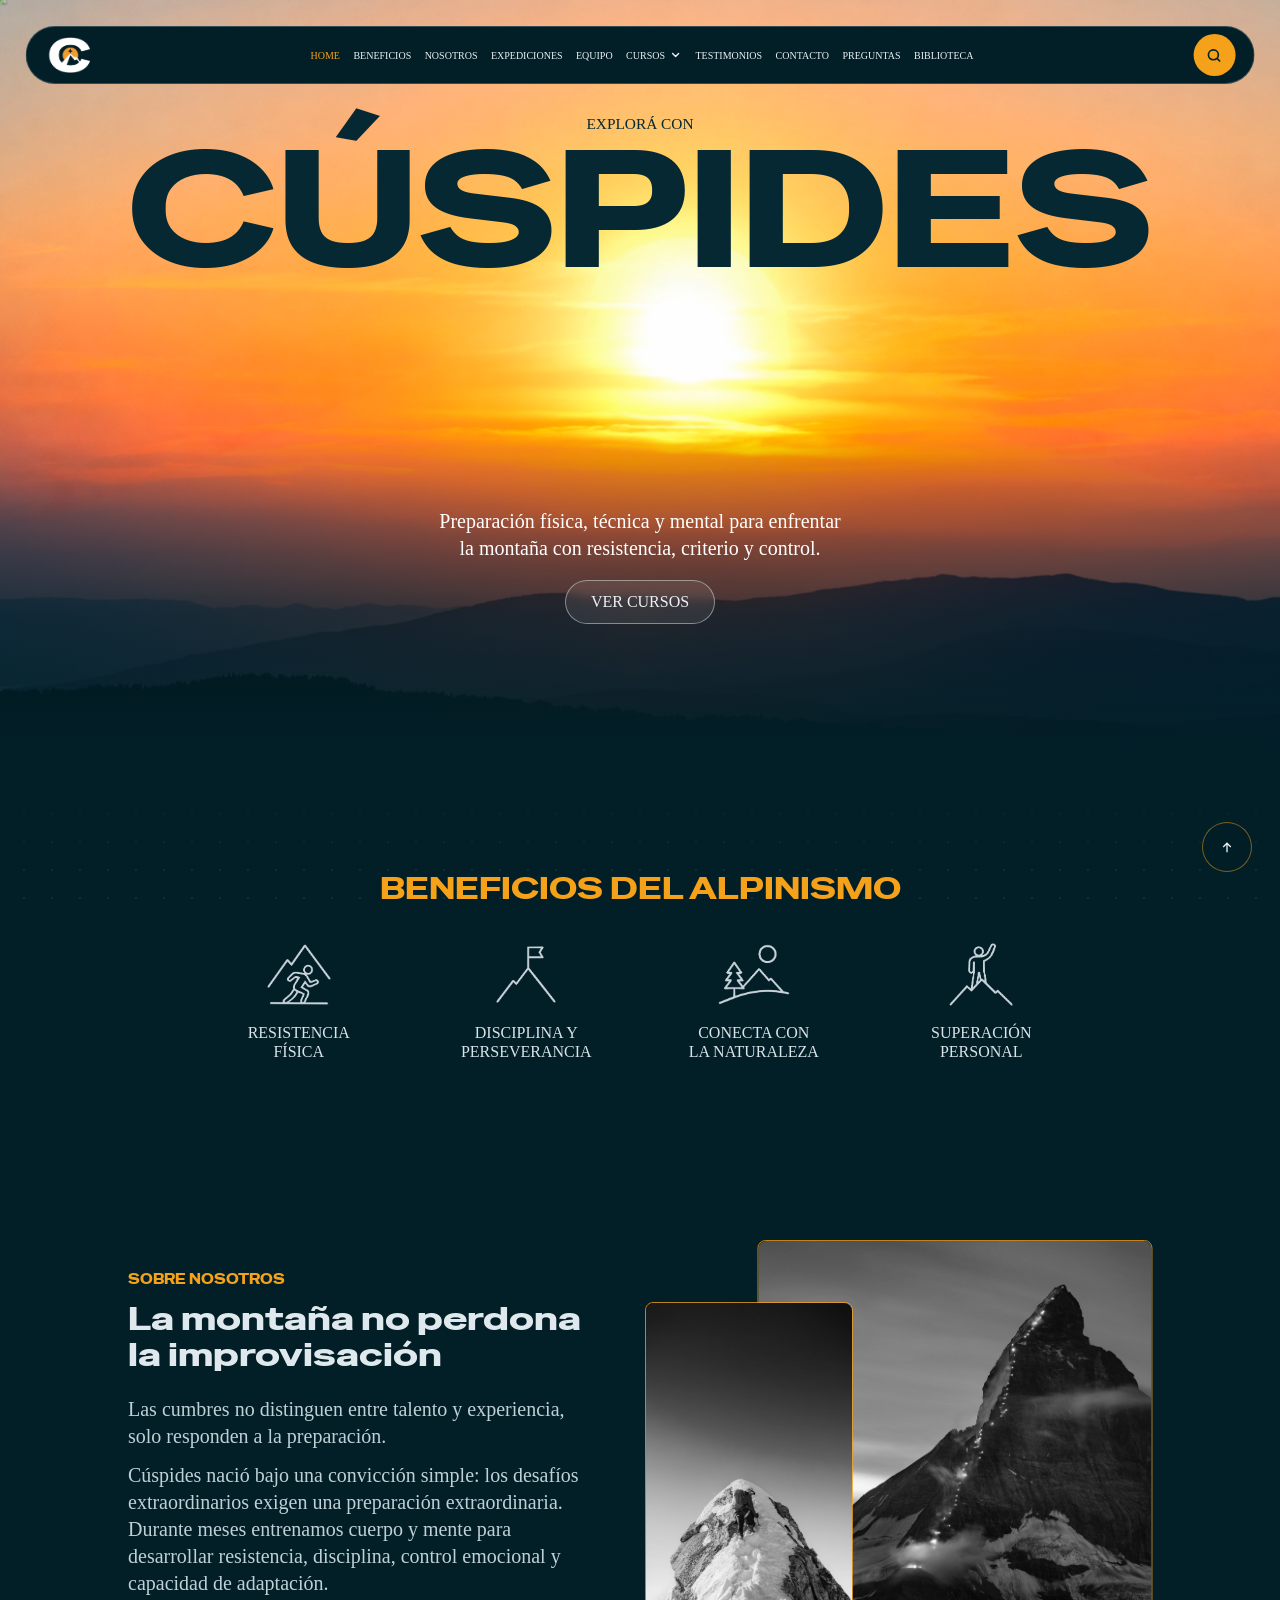
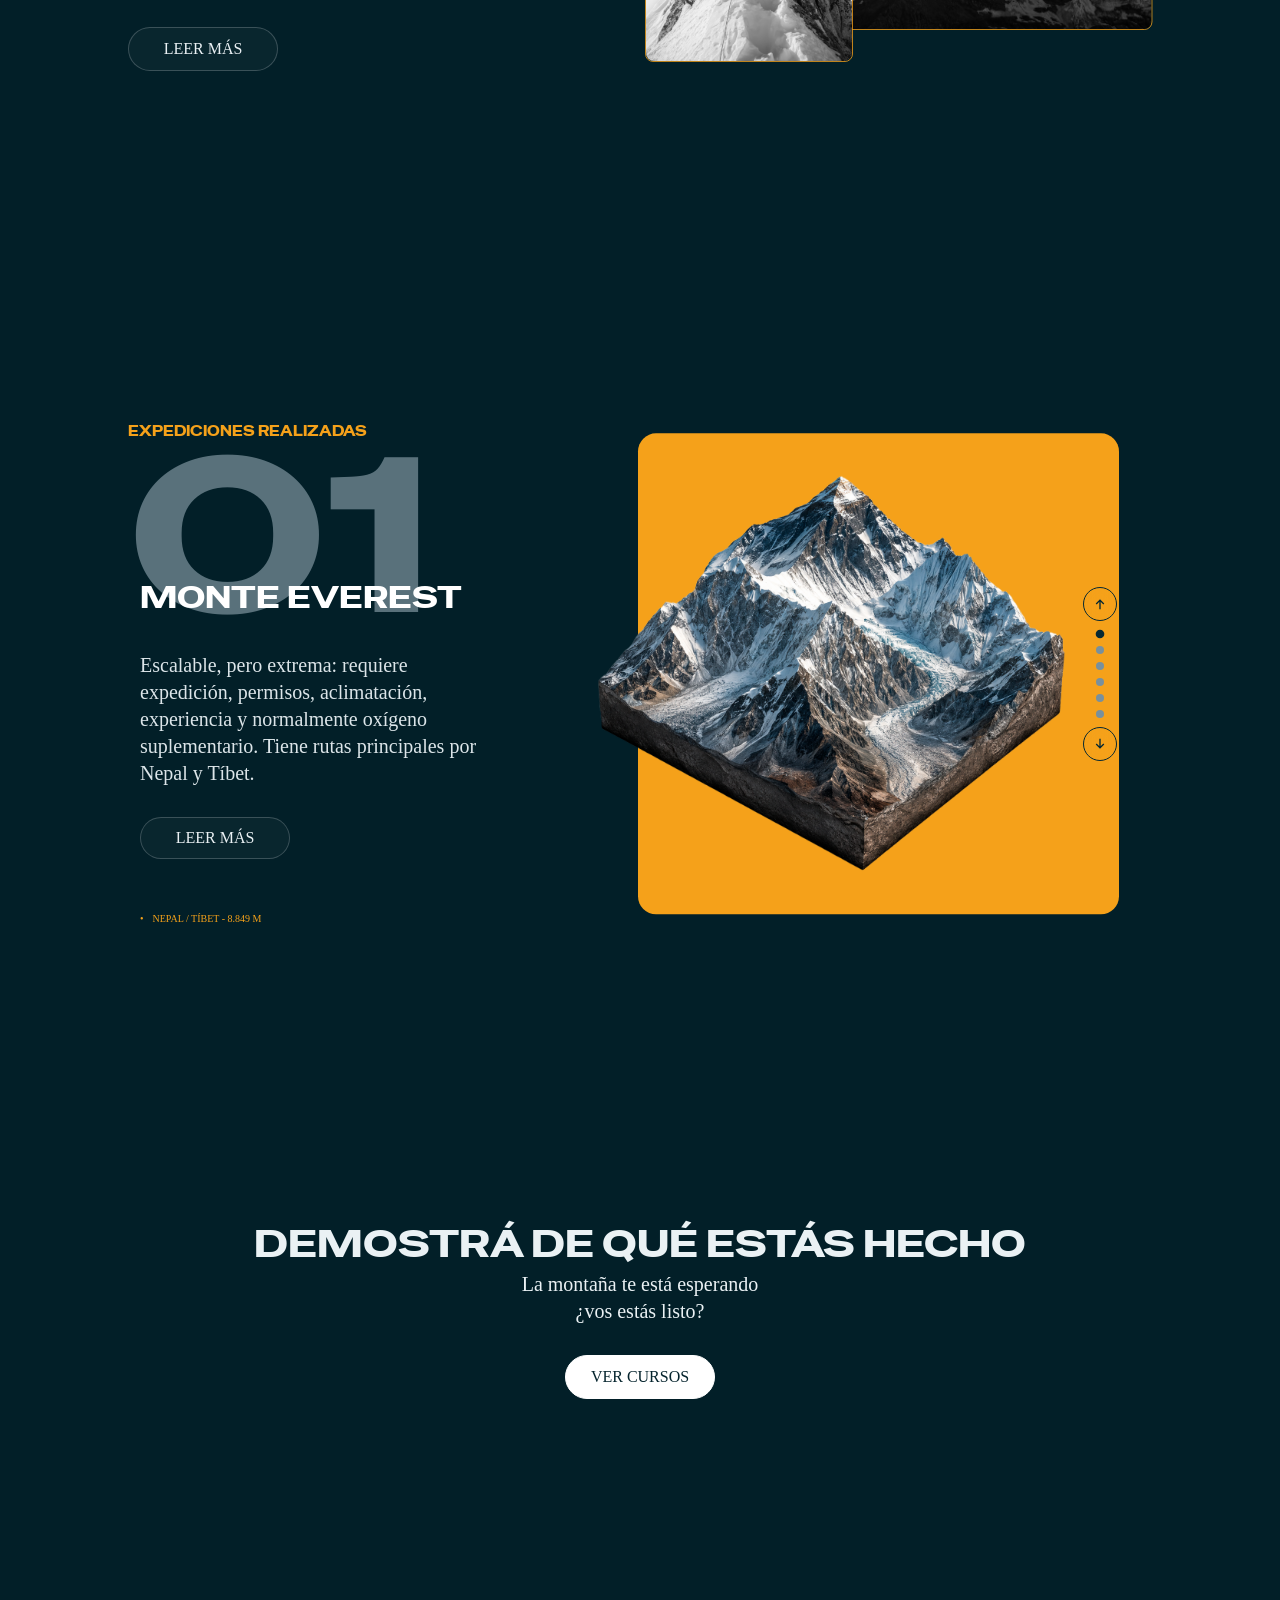
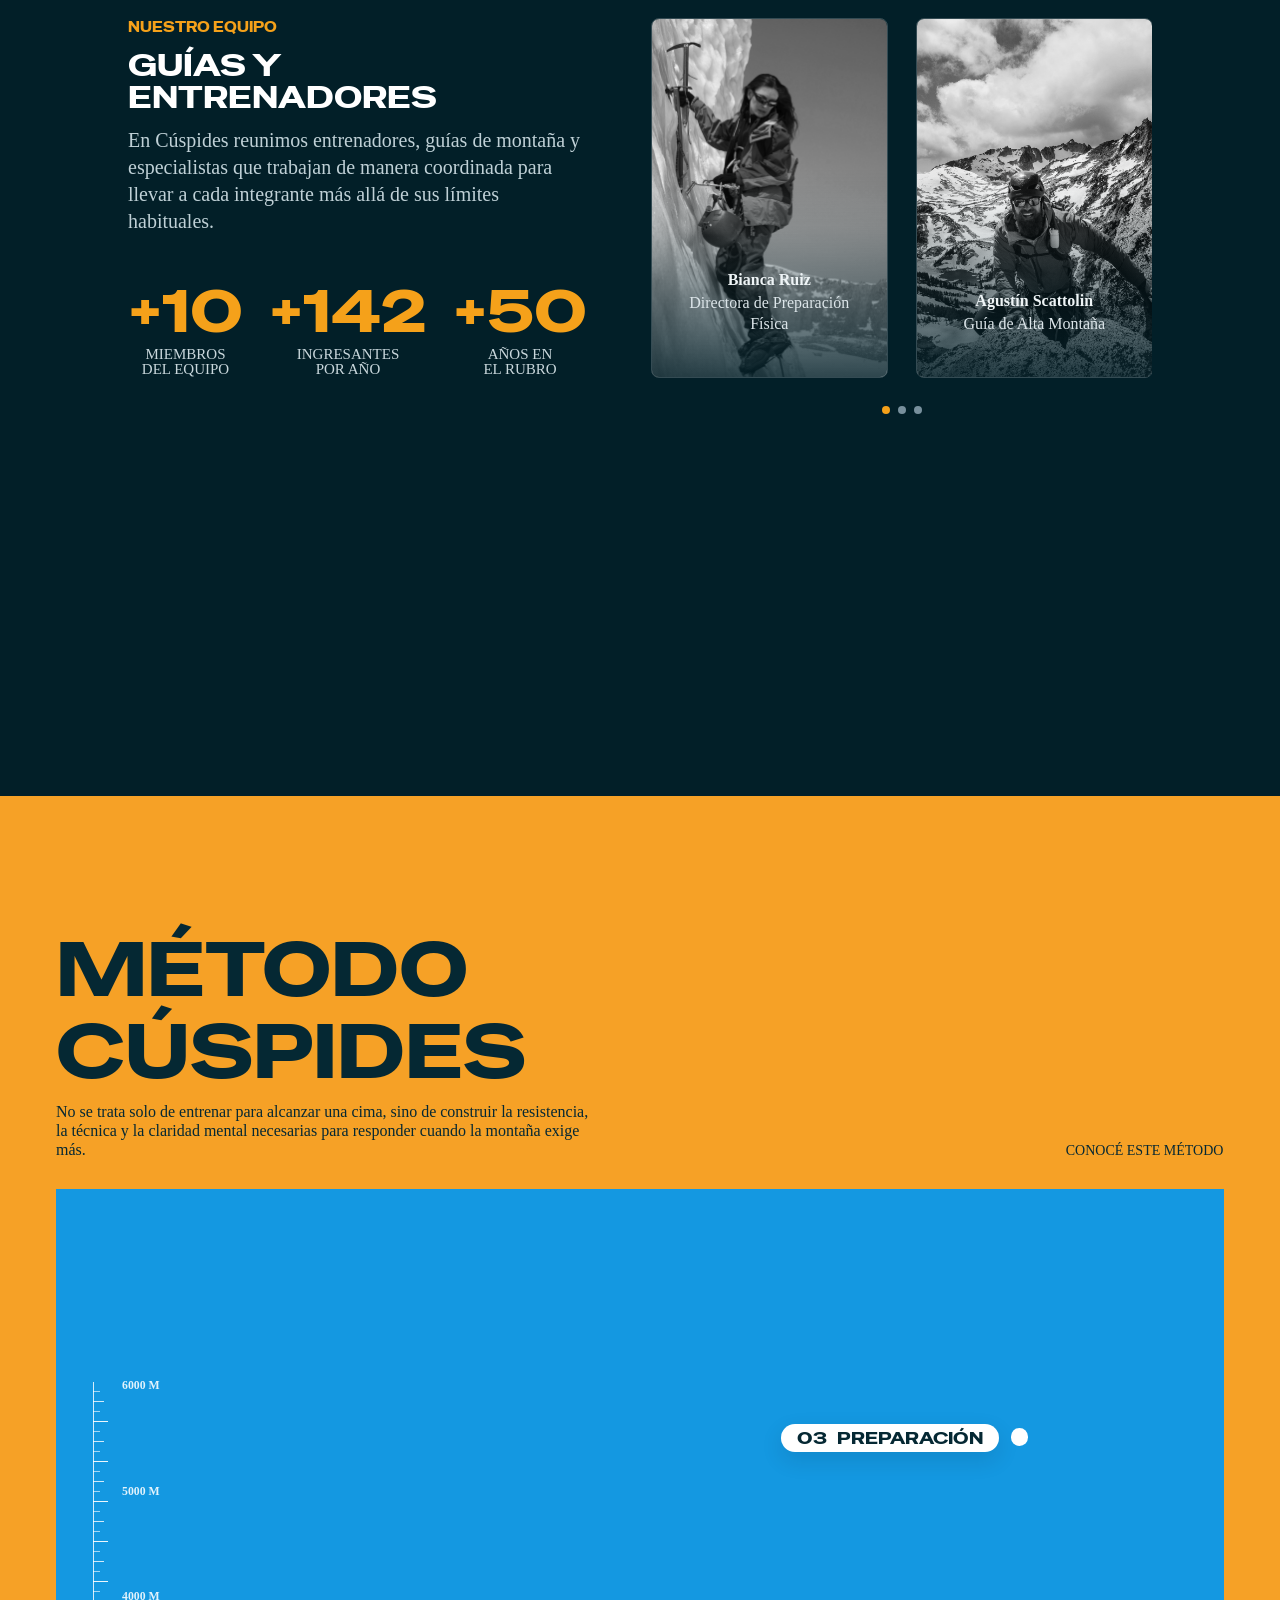
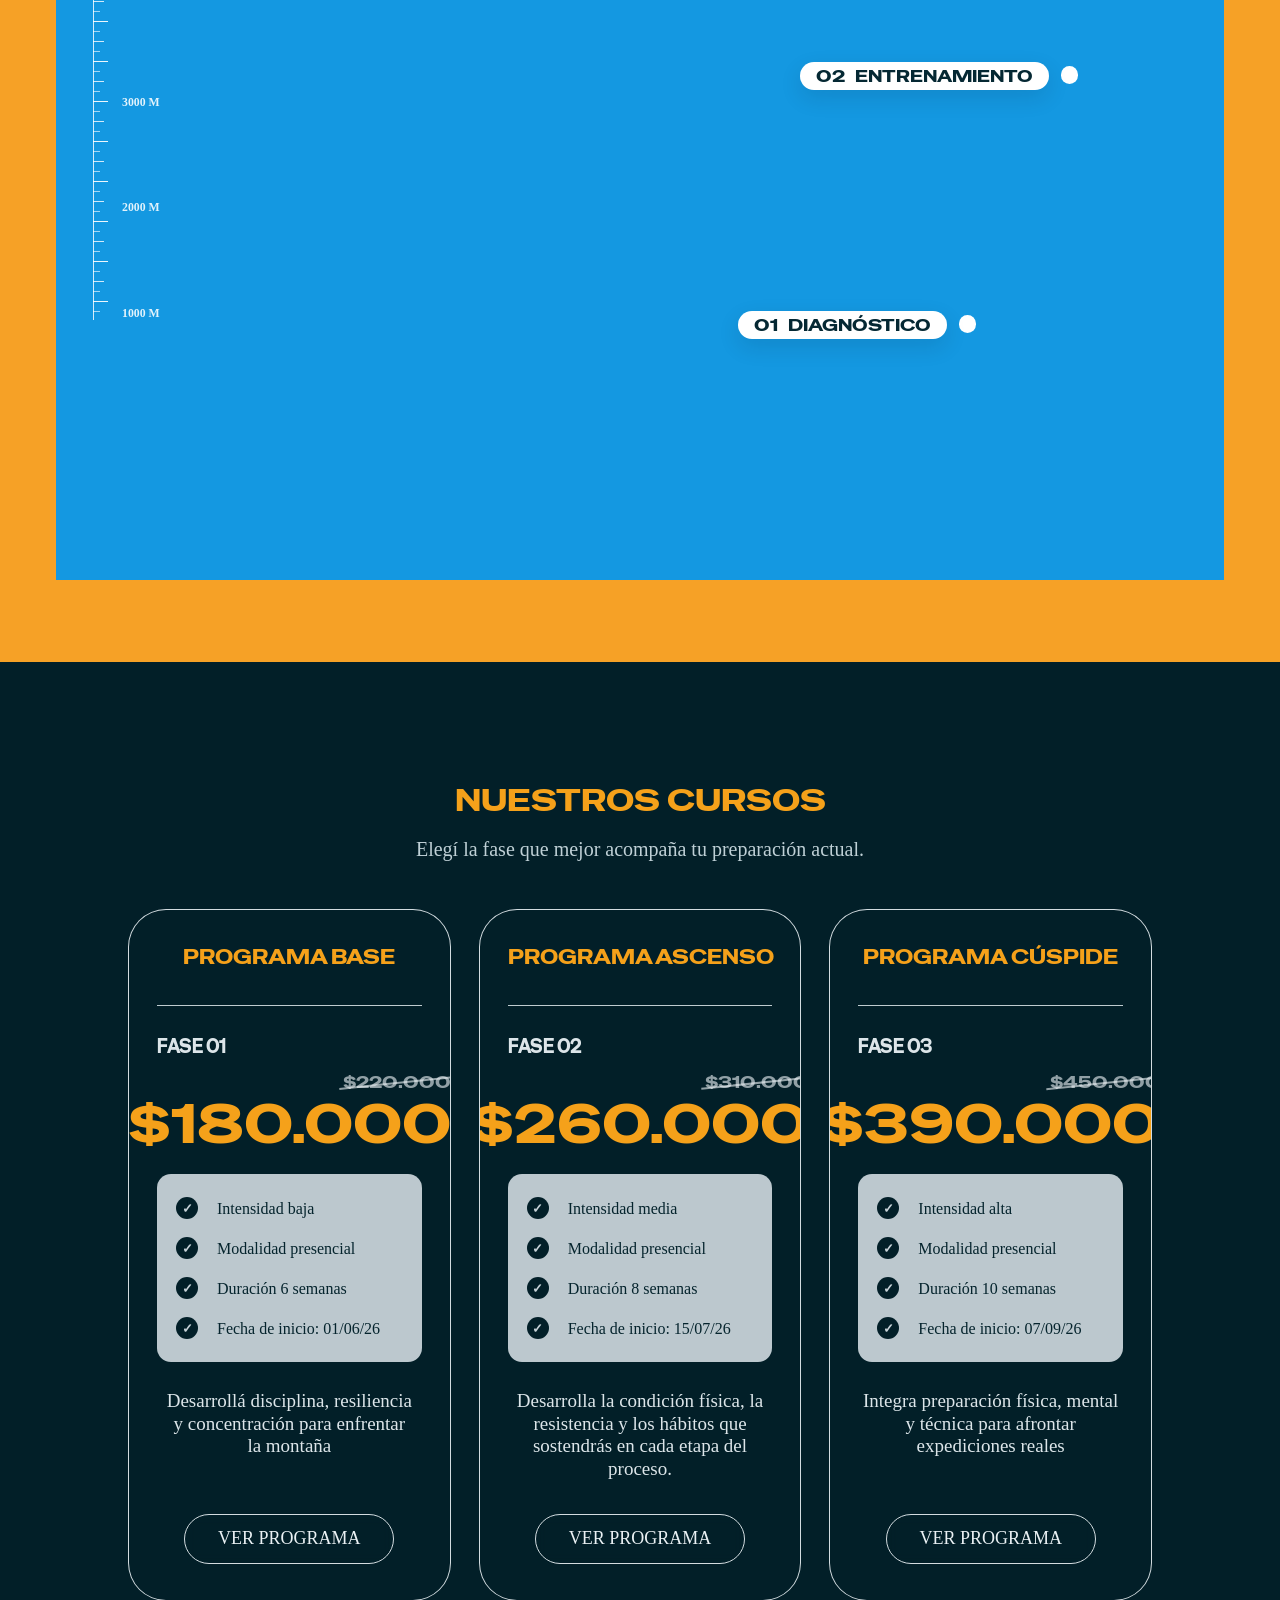
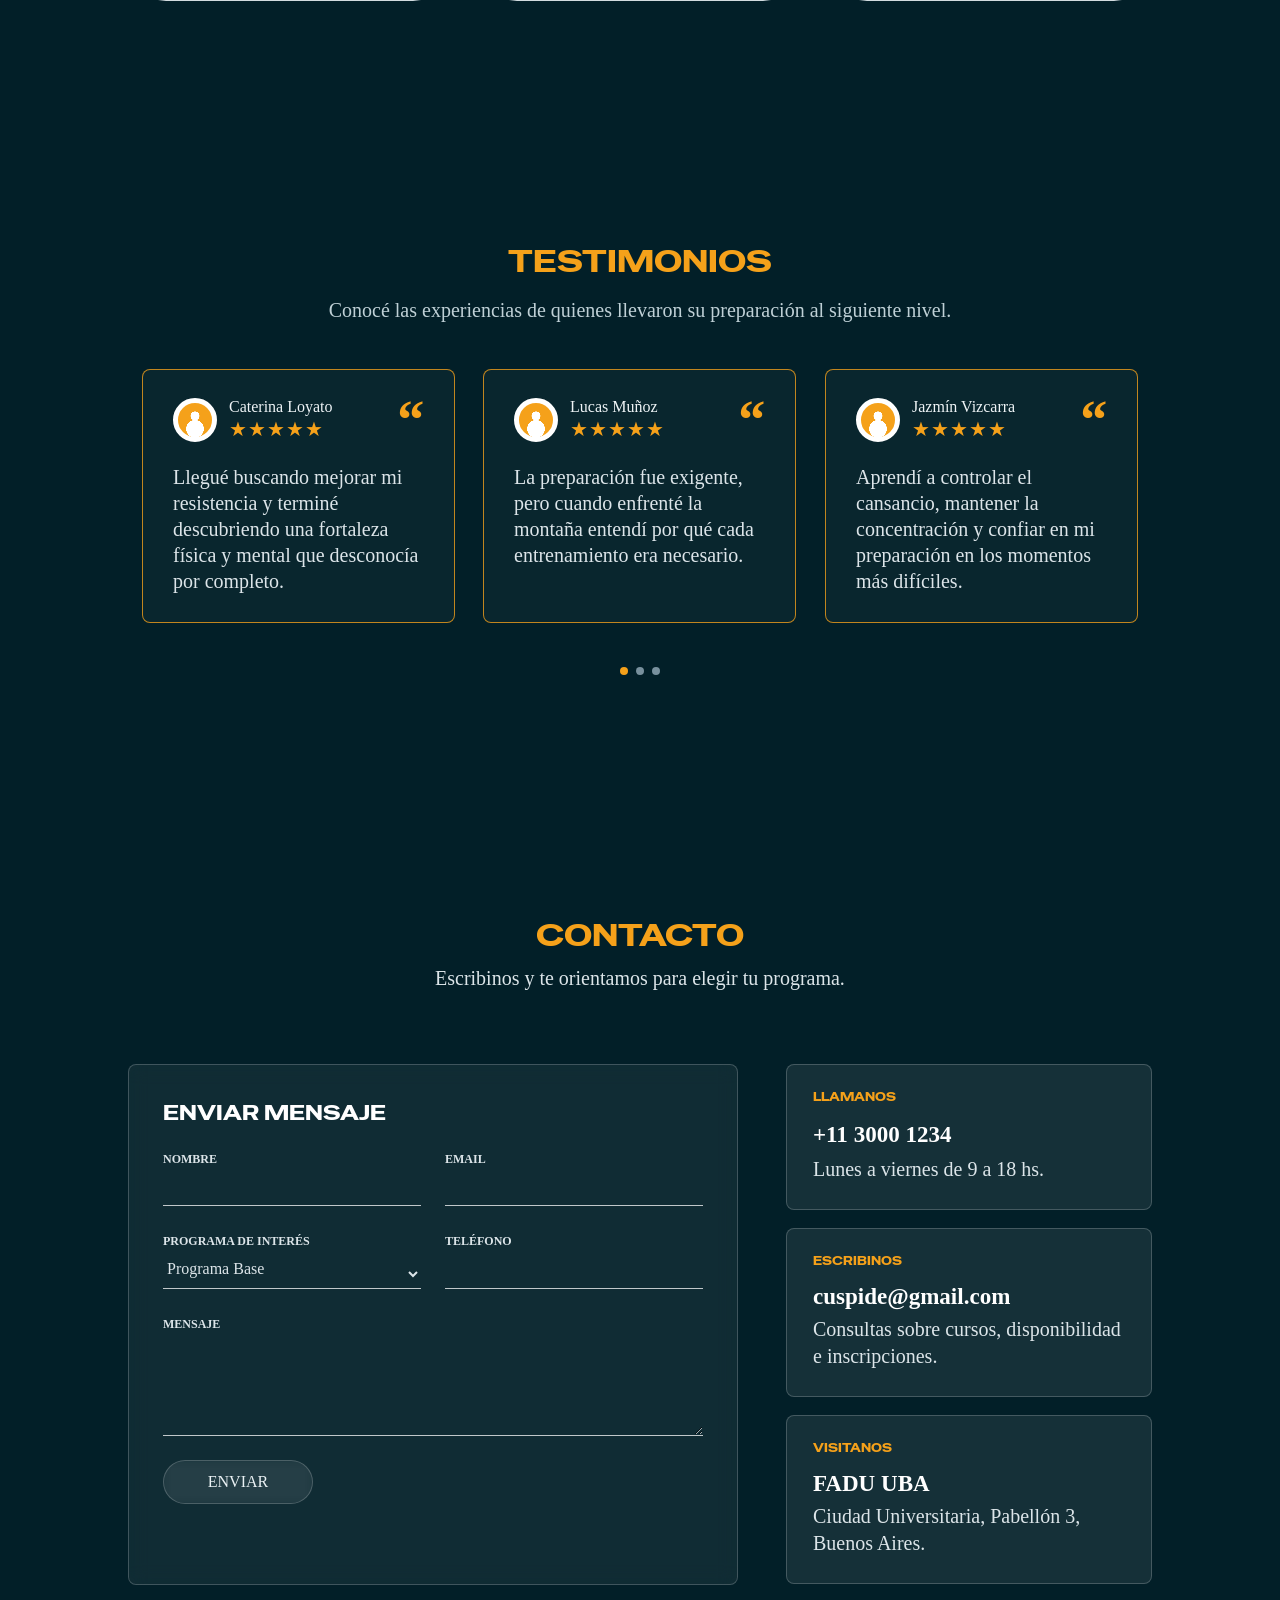
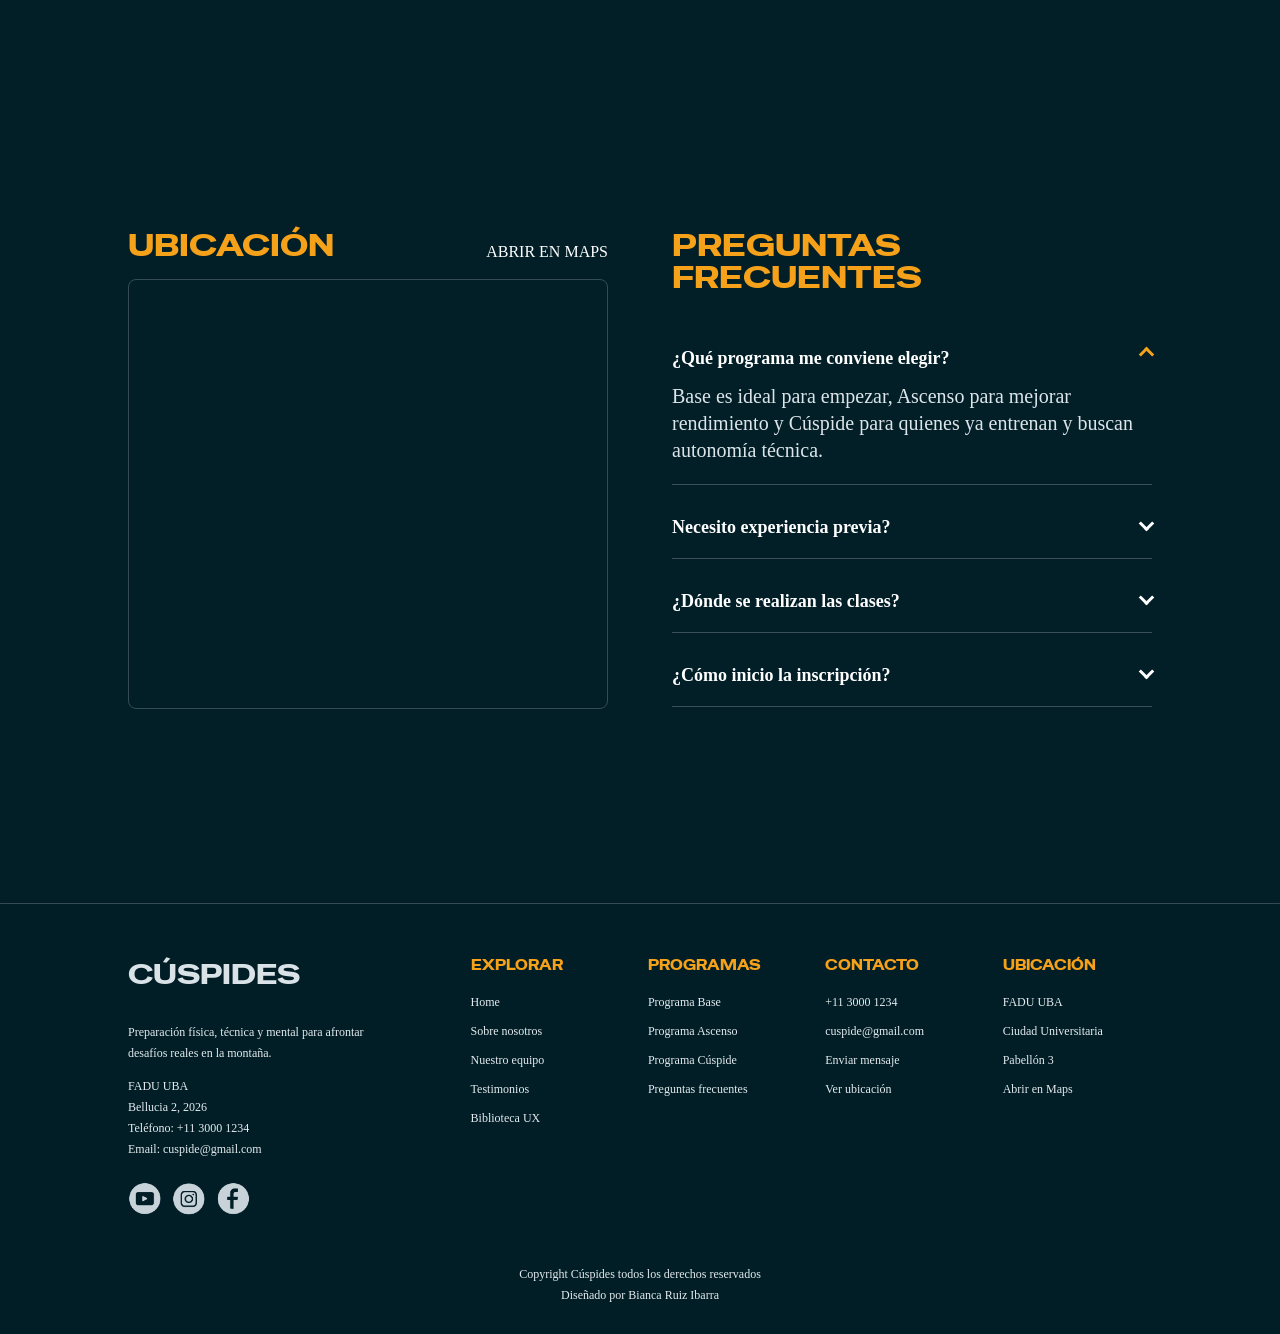
==== commit ef693f34: "ENTREGA" ====
--- a/index.html
+++ b/index.html
@@ -7,13 +7,13 @@
     <link rel="preconnect" href="https://fonts.googleapis.com" />
     <link rel="preconnect" href="https://fonts.gstatic.com" crossorigin />
     <link href="https://fonts.googleapis.com/css2?family=Google+Sans+Flex:opsz,wght@6..144,300..900&family=Special+Gothic+Expanded+One&display=swap" rel="stylesheet" />
-    <link rel="stylesheet" href="styles.css" />
+    <link rel="stylesheet" href="styles.css?v=20260709-1" />
   </head>
   <body>
     <div class="cursor-follower" aria-hidden="true"></div>
     <header class="site-header" data-header>
       <a class="brand" href="#home" aria-label="Cúspides inicio">
-        <img src="assets/images/LOGO.png" alt="Cúspides" />
+        <img src="assets/images/LOGOFINAL2.png" alt="Cúspides" />
       </a>
       <a class="search-link" href="#cursos" aria-label="Buscar cursos">
         <svg viewBox="0 0 24 24" aria-hidden="true"><circle cx="11" cy="11" r="7"></circle><path d="m16.5 16.5 4 4"></path></svg>
@@ -30,13 +30,15 @@
         <a href="#expediciones">EXPEDICIONES</a>
         <a href="#equipo">EQUIPO</a>
         <div class="nav-course-menu">
-          <button class="nav-course-trigger" type="button" aria-expanded="false" data-nav-course-toggle>
-            <span>CURSOS</span>
-            <svg viewBox="0 0 16 16" aria-hidden="true"><path d="M4 6l4 4 4-4"></path></svg>
-          </button>
+          <div class="nav-course-trigger">
+            <a class="nav-course-main-link" href="#cursos">CURSOS</a>
+            <button class="nav-course-arrow" type="button" aria-label="Mostrar programas" aria-expanded="false" data-nav-course-toggle>
+              <svg viewBox="0 0 16 16" aria-hidden="true"><path d="M4 6l4 4 4-4"></path></svg>
+            </button>
+          </div>
           <div class="nav-course-dropdown" aria-label="Cursos disponibles">
             <a href="#cursos">Programa Base</a>
-            <a class="is-ascenso" href="programa-ascenso.html" data-detail-page-link>Programa Ascenso</a>
+            <a class="is-ascenso" href="./programa-ascenso.html" target="_self" onpointerdown="event.preventDefault(); event.stopPropagation(); window.location.assign('./programa-ascenso.html');">Programa Ascenso</a>
             <a href="#cursos">Programa Cúspide</a>
           </div>
         </div>
@@ -63,7 +65,7 @@
 
       <section class="benefits section-pad" id="beneficios">
         <div class="section-heading compact">
-          <h2>Beneficios del alpinismo</h2>
+          <h2>Beneficios <br class="mobile-line-break" />del alpinismo</h2>
         </div>
         <div class="benefit-grid">
           <article class="benefit">
@@ -136,6 +138,7 @@
           <div class="summit-image-window">
             <img class="is-active" src="assets/images/montana1.png" alt="Montañista avanzando por una arista nevada" data-summit-image />
           </div>
+          <small class="summit-mobile-meta" data-summit-mobile-meta>Nepal / Tíbet - 8.849 m</small>
           <div class="summit-dots" aria-label="Cumbres destacadas">
             <button class="on" type="button" aria-label="Ver cumbre 1" data-summit-dot></button>
             <button type="button" aria-label="Ver cumbre 2" data-summit-dot></button>
@@ -372,6 +375,7 @@
         </div>
       </section>
 
+      <div class="post-team-flow">
       <section class="courses method-section" aria-labelledby="method-title">
         <div class="method-visual" aria-label="Método Cúspides en tres etapas">
           <div class="method-head" data-animate>
@@ -387,7 +391,7 @@
           <div class="method-cutout-mask" aria-hidden="true">
             <img class="method-cutout" src="assets/images/secciónarriba.png" alt="" />
           </div>
-          <div class="method-altitude" aria-hidden="true">
+          <div class="method-altitude animate-left" aria-hidden="true" data-animate>
             <span>6000 M</span>
             <span>5000 M</span>
             <span>4000 M</span>
@@ -399,17 +403,17 @@
           <button class="method-dot dot-02" type="button" aria-label="Ver Entrenamiento" data-method-dot="02"></button>
           <button class="method-dot dot-01" type="button" aria-label="Ver Diagnóstico" data-method-dot="01"></button>
 
-          <article class="method-step step-03" data-method-step="03">
+          <article class="method-step step-03 animate-right" data-method-step="03" data-animate>
             <h3><button type="button" data-method-toggle="03" aria-expanded="false">03 Preparación</button></h3>
-            <p>Evaluamos tu punto de partida físico, técnico y mental.</p>
+            <p>Evaluamos tu punto de partida <br class="mobile-line-break" />físico, técnico y mental.</p>
           </article>
-          <article class="method-step step-02" data-method-step="02">
+          <article class="method-step step-02 animate-right" data-method-step="02" data-animate>
             <h3><button type="button" data-method-toggle="02" aria-expanded="false">02 Entrenamiento</button></h3>
-            <p>Construimos resistencia, fuerza y hábitos para sostener el esfuerzo.</p>
+            <p>Construimos resistencia, fuerza y <br class="mobile-line-break" />hábitos para sostener el esfuerzo.</p>
           </article>
-          <article class="method-step step-01" data-method-step="01">
+          <article class="method-step step-01 animate-right" data-method-step="01" data-animate>
             <h3><button type="button" data-method-toggle="01" aria-expanded="false">01 Diagnóstico</button></h3>
-            <p>Simulamos exigencias reales: terreno y toma de decisiones.</p>
+            <p>Simulamos exigencias reales: terreno <br class="mobile-line-break" />y toma de decisiones.</p>
           </article>
         </div>
       </section>
@@ -419,55 +423,72 @@
           <h2 id="course-groups-title">Nuestros cursos</h2>
           <p>Elegí la fase que mejor acompaña tu preparación actual.</p>
         </div>
-        <div class="course-groups-grid" data-animate>
-          <article class="mini-plan">
-            <span>Programa Base</span>
-            <small>Fase 01</small>
-            <div class="price-lockup">
-              <em>$220.000</em>
-              <strong>$180.000</strong>
-            </div>
-            <ul>
-              <li>Intensidad baja</li>
-              <li>Modalidad presencial</li>
-              <li>Duración 6 semanas</li>
-              <li>Fecha de inicio: 01/06/26</li>
-            </ul>
-            <p>Desarrollá disciplina, resiliencia<br />y concentración para enfrentar<br />la montaña</p>
-            <a class="outline-btn small" href="#cursos">Ver programa</a>
-          </article>
-          <article class="mini-plan">
-            <span>Programa Ascenso</span>
-            <small>Fase 02</small>
-            <div class="price-lockup">
-              <em>$310.000</em>
-              <strong>$260.000</strong>
-            </div>
-            <ul>
-              <li>Intensidad media</li>
-              <li>Modalidad presencial</li>
-              <li>Duración 8 semanas</li>
-              <li>Fecha de inicio: 15/07/26</li>
-            </ul>
-            <p>Desarrolla la condición física, la resistencia y los hábitos que sostendrás en cada etapa del proceso.</p>
-            <a class="outline-btn small" href="programa-ascenso.html" data-detail-page-link>Ver programa</a>
-          </article>
-          <article class="mini-plan">
-            <span>Programa Cúspide</span>
-            <small>Fase 03</small>
-            <div class="price-lockup">
-              <em>$450.000</em>
-              <strong>$390.000</strong>
-            </div>
-            <ul>
-              <li>Intensidad alta</li>
-              <li>Modalidad presencial</li>
-              <li>Duración 10 semanas</li>
-              <li>Fecha de inicio: 07/09/26</li>
-            </ul>
-            <p>Integra preparación física, mental<br />y técnica para afrontar<br />expediciones reales</p>
-            <a class="outline-btn small" href="#cursos">Ver programa</a>
-          </article>
+        <div class="course-groups-viewport">
+          <button class="course-side-arrow is-prev" type="button" aria-label="Ver programa anterior" data-course-prev>
+            <svg viewBox="0 0 24 24" aria-hidden="true"><path d="M15 5 8 12l7 7"></path></svg>
+          </button>
+          <div class="course-groups-clip">
+            <div class="course-groups-grid" data-animate data-course-track>
+              <article class="mini-plan">
+                <span>Programa Base</span>
+                <small>Fase 01</small>
+                <div class="price-lockup">
+                  <em>$220.000</em>
+                  <strong>$180.000</strong>
+                </div>
+                <ul>
+                  <li>Intensidad baja</li>
+                  <li>Modalidad presencial</li>
+                  <li>Duración 6 semanas</li>
+                  <li>Fecha de inicio: 01/06/26</li>
+                </ul>
+                <p>Desarrollá disciplina, resiliencia<br />y concentración para enfrentar<br />la montaña</p>
+                <a class="outline-btn small" href="#cursos">Ver programa</a>
+              </article>
+              <article class="mini-plan">
+                <span>Programa Ascenso</span>
+                <small>Fase 02</small>
+                <div class="price-lockup">
+                  <em>$310.000</em>
+                  <strong>$260.000</strong>
+                </div>
+                <ul>
+                  <li>Intensidad media</li>
+                  <li>Modalidad presencial</li>
+                  <li>Duración 8 semanas</li>
+                  <li>Fecha de inicio: 15/07/26</li>
+                </ul>
+                <p>Desarrolla la condición física, la resistencia y los hábitos que sostendrás en cada etapa del proceso.</p>
+                <a class="outline-btn small" href="programa-ascenso.html" data-detail-page-link>Ver programa</a>
+              </article>
+              <article class="mini-plan">
+                <span>Programa Cúspide</span>
+                <small>Fase 03</small>
+                <div class="price-lockup">
+                  <em>$450.000</em>
+                  <strong>$390.000</strong>
+                </div>
+                <ul>
+                  <li>Intensidad alta</li>
+                  <li>Modalidad presencial</li>
+                  <li>Duración 10 semanas</li>
+                  <li>Fecha de inicio: 07/09/26</li>
+                </ul>
+                <p>Integra preparación física, mental<br />y técnica para afrontar<br />expediciones reales</p>
+                <a class="outline-btn small" href="#cursos">Ver programa</a>
+              </article>
+            </div>
+          </div>
+          <button class="course-side-arrow is-next" type="button" aria-label="Ver programa siguiente" data-course-next>
+            <svg viewBox="0 0 24 24" aria-hidden="true"><path d="m9 5 7 7-7 7"></path></svg>
+          </button>
+        </div>
+        <div class="course-groups-controls" aria-label="Programas disponibles">
+          <div class="dots centered">
+            <button class="on" type="button" aria-label="Ver Programa Base" data-course-dot></button>
+            <button type="button" aria-label="Ver Programa Ascenso" data-course-dot></button>
+            <button type="button" aria-label="Ver Programa Cúspide" data-course-dot></button>
+          </div>
         </div>
       </section>
 
@@ -534,7 +555,7 @@
       <section class="contact-info section-pad" id="contacto">
         <div class="contact-head" data-animate>
           <h2>Contacto</h2>
-          <p>Escribinos y te orientamos para elegir tu programa.</p>
+          <p>Escribinos y te orientamos para <br class="mobile-line-break" />elegir tu programa.</p>
         </div>
 
         <div class="contact-grid">
@@ -587,8 +608,9 @@
             </article>
           </div>
         </div>
-
-        <section class="location-faq-section" id="ubicacion" aria-labelledby="location-faq-title" data-animate>
+      </section>
+
+      <section class="location-faq-section section-pad" id="ubicacion" aria-labelledby="location-faq-title" data-animate>
           <span class="anchor-offset" id="preguntas" aria-hidden="true"></span>
           <div class="map-section">
             <div>
@@ -621,8 +643,8 @@
               </details>
             </div>
           </div>
-        </section>
-      </section>
+      </section>
+      </div>
     </main>
 
     <footer class="footer">
@@ -684,6 +706,6 @@
       </svg>
     </a>
 
-    <script src="script.js"></script>
+    <script src="script.js?v=20260709-1"></script>
   </body>
 </html>
--- a/styles.css
+++ b/styles.css
@@ -12,6 +12,7 @@
   --white: #ffffff;
   --font-title: "Special Gothic Expanded One";
   --font-body: "Google Sans Flex";
+  --description-action-gap: 30px;
 }
 
 * {
@@ -21,7 +22,7 @@
 html {
   scroll-behavior: smooth;
   max-width: 100%;
-  overflow-x: hidden;
+  overflow-x: clip;
 }
 
 body {
@@ -34,7 +35,7 @@
   background-position: center;
   background-attachment: fixed;
   max-width: 100%;
-  overflow-x: hidden;
+  overflow-x: clip;
 }
 
 body::before {
@@ -76,6 +77,10 @@
   white-space: nowrap;
 }
 
+.mobile-line-break {
+  display: none;
+}
+
 .cursor-follower {
   position: fixed;
   left: 0;
@@ -139,6 +144,10 @@
   }
 
   .summit-image-window img.is-active {
+    animation: none;
+  }
+
+  .photo-stack {
     animation: none;
   }
 
@@ -235,7 +244,18 @@
   transition: color 0.25s ease, font-weight 0.25s ease;
 }
 
-.nav-course-trigger svg {
+.nav-course-arrow {
+  display: inline-grid;
+  place-items: center;
+  padding: 0;
+  border: 0;
+  color: inherit;
+  background: transparent;
+  cursor: pointer;
+}
+
+.nav-course-trigger svg,
+.nav-course-arrow svg {
   width: 12px;
   height: 12px;
   fill: none;
@@ -338,7 +358,7 @@
   display: grid;
   place-items: center;
   position: relative;
-  overflow: visible;
+  overflow: hidden;
   isolation: isolate;
   background: var(--navy);
 }
@@ -380,6 +400,7 @@
   height: 320px;
   pointer-events: none;
   background: linear-gradient(to bottom, rgba(2, 31, 40, 0), rgba(2, 31, 40, 0.72) 54%, rgba(2, 31, 40, 1));
+  transform: translate3d(0, 0, 0);
 }
 
 .hero-content {
@@ -401,7 +422,7 @@
   margin: 0 0 -8px;
   color: var(--navy);
   font-family: var(--font-body);
-  font-weight: 300;
+  font-weight: 500;
   text-transform: none;
   font-size: clamp(13px, 1.2vw, 18px);
 }
@@ -543,8 +564,8 @@
 
 .benefits {
   position: relative;
-  padding-top: 86px;
-  padding-bottom: 86px;
+  padding-top: 112px;
+  padding-bottom: 106px;
 }
 
 .benefits::before {
@@ -604,8 +625,8 @@
 }
 
 .about {
-  padding-top: 136px;
-  padding-bottom: 136px;
+  padding-top: 72px;
+  padding-bottom: 122px;
 }
 
 .about-copy {
@@ -640,6 +661,20 @@
   white-space: nowrap;
 }
 
+.about-copy p:has(+ .outline-btn),
+.summit-text-slide p:has(+ .outline-btn),
+.cta p:has(+ .outline-btn),
+.detail-hero-copy > p:not(.eyebrow):not(.detail-breadcrumb):has(+ .detail-hero-actions) {
+  margin-bottom: 0;
+}
+
+.about-copy p + .outline-btn,
+.summit-text-slide p + .outline-btn,
+.cta p + .outline-btn,
+.detail-hero-actions {
+  margin-top: var(--description-action-gap);
+}
+
 .about-media {
   min-height: 460px;
   position: relative;
@@ -658,11 +693,22 @@
   overflow: visible;
   border: 1px solid rgba(245, 161, 26, 0.78);
   border-radius: 8px;
-  transition: box-shadow 0.28s ease;
+  cursor: pointer;
+  translate: 0 0;
+  animation: aboutCardBounce 5s ease-in-out infinite;
+  transition: border-color 0.32s ease, box-shadow 0.32s ease, translate 0.24s ease;
 }
 
 .photo-stack:hover {
+  border-color: rgba(245, 161, 26, 0.86);
+  animation: none;
+  translate: 0 0;
   box-shadow: 0 0 12px rgba(245, 161, 26, 0.4);
+}
+
+.photo-stack:focus-within {
+  animation: none;
+  translate: 0 0;
 }
 
 .photo-stack img {
@@ -735,10 +781,33 @@
   height: 390px;
   object-position: center;
   z-index: 1;
+  border-color: rgba(245, 161, 26, 0.78);
+  animation-delay: -1.35s;
 }
 
 .photo-stack.is-mirrored {
   transform: scaleX(-1);
+}
+
+@keyframes aboutCardBounce {
+  0%,
+  4%,
+  19%,
+  100% {
+    translate: 0 0;
+  }
+
+  7% {
+    translate: 0 -8px;
+  }
+
+  11% {
+    translate: 0 0;
+  }
+
+  14% {
+    translate: 0 -6px;
+  }
 }
 
 .team {
@@ -786,6 +855,7 @@
 
 .stats span {
   display: block;
+  margin-top: 9px;
   color: #c9d7dc;
   font-size: 15px;
   font-weight: 300;
@@ -980,7 +1050,7 @@
   height: 100%;
   color: #06151a;
   background: #eef4f0;
-  text-align: left;
+  text-align: center;
 }
 
 .profile-top {
@@ -1085,6 +1155,32 @@
   letter-spacing: 0.12em;
   line-height: 1;
   text-transform: uppercase;
+}
+
+.team .profile-card,
+.team .profile-body,
+.team .coach-card .profile-body h3,
+.team .coach-card .profile-body p,
+.team .profile-handle,
+.detail-team .profile-card,
+.detail-team .profile-body,
+.detail-team .coach-card .profile-body h3,
+.detail-team .coach-card .profile-body p,
+.detail-team .profile-handle {
+  text-align: left;
+}
+
+.team .profile-body,
+.detail-team .profile-body {
+  display: grid;
+  justify-items: start;
+}
+
+.team .coach-card .profile-stats div,
+.detail-team .coach-card .profile-stats div {
+  justify-items: start;
+  padding-left: 10px;
+  text-align: left;
 }
 
 .profile-action {
@@ -1240,13 +1336,14 @@
 }
 
 .cta p {
-  margin: 8px 0 18px;
+  margin: 8px 0 0;
   color: var(--light);
   font-size: 20px;
   font-weight: 300;
 }
 
 .cta .outline-btn {
+  margin-top: var(--description-action-gap);
   border-color: var(--white);
   color: var(--ink);
   background: var(--white);
@@ -1327,7 +1424,7 @@
 }
 
 .summit-text-slide h2 {
-  margin: 0 0 66px;
+  margin: 0 0 38px;
   color: var(--white);
   font-family: var(--font-title);
   font-size: clamp(23px, 2.4vw, 32px);
@@ -1338,7 +1435,7 @@
 
 .summit-text-slide p {
   max-width: 650px;
-  margin: 0 0 18px;
+  margin: 0;
   color: #dce5e9;
   font-size: 20px;
   font-weight: 300;
@@ -1347,6 +1444,7 @@
 
 .summit-text-slide .outline-btn {
   margin-left: 0;
+  margin-top: var(--description-action-gap);
 }
 
 .summit-text-slide small {
@@ -1363,6 +1461,10 @@
   margin-right: 9px;
 }
 
+.summit-mobile-meta {
+  display: none;
+}
+
 .summit-media {
   position: relative;
   min-height: 660px;
@@ -1376,7 +1478,7 @@
   left: 9%;
   width: var(--summit-square-size);
   aspect-ratio: 1;
-  border-radius: 38px;
+  border-radius: 18px;
   background: var(--orange);
   transform: translateY(-50%);
 }
@@ -1590,10 +1692,11 @@
 
 .method-head > div {
   display: grid;
+  gap: clamp(8px, 0.85vw, 14px);
 }
 
 .method-head h2 {
-  margin: 0 0 clamp(20px, 1.9vw, 34px);
+  margin: 0;
   color: #052833;
   font-family: var(--font-title);
   font-size: clamp(54px, 5.95vw, 86px);
@@ -1710,10 +1813,10 @@
   padding: 0;
   border: 0;
   border-radius: 50%;
-  background: #052833;
-  box-shadow: 0 0 0 0 rgba(5, 40, 51, 0.34);
+  background: #ffffff;
+  box-shadow: 0 0 0 0 rgba(255, 255, 255, 0.46);
   cursor: pointer;
-  animation: methodDotPulse 2.1s ease-out infinite;
+  animation: methodDotPulse 1.45s ease-out infinite;
   transition: transform 0.22s ease, background 0.22s ease, box-shadow 0.22s ease;
 }
 
@@ -1726,15 +1829,15 @@
 
 @keyframes methodDotPulse {
   0% {
-    box-shadow: 0 0 0 0 rgba(5, 40, 51, 0.32);
-  }
-
-  70% {
-    box-shadow: 0 0 0 13px rgba(5, 40, 51, 0);
+    box-shadow: 0 0 0 0 rgba(255, 255, 255, 0.48);
+  }
+
+  78% {
+    box-shadow: 0 0 0 15px rgba(255, 255, 255, 0);
   }
 
   100% {
-    box-shadow: 0 0 0 0 rgba(5, 40, 51, 0);
+    box-shadow: 0 0 0 0 rgba(255, 255, 255, 0);
   }
 }
 
@@ -1761,24 +1864,33 @@
   left: 0;
   top: 2px;
   bottom: 0;
-  width: 2px;
-  background: rgba(255, 255, 255, 0.88);
+  width: 22px;
+  background:
+    linear-gradient(to bottom, rgba(255, 255, 255, 0.82), rgba(255, 255, 255, 0.82)) left top / 1px 100% no-repeat,
+    repeating-linear-gradient(
+      to bottom,
+      transparent 0 39px,
+      rgba(255, 255, 255, 0.92) 39px 40px
+    ) left top / 15px 100% no-repeat,
+    repeating-linear-gradient(
+      to bottom,
+      transparent 0 19px,
+      rgba(255, 255, 255, 0.8) 19px 20px,
+      transparent 20px 40px
+    ) left top / 11px 100% no-repeat,
+    repeating-linear-gradient(
+      to bottom,
+      transparent 0 9px,
+      rgba(255, 255, 255, 0.62) 9px 10px,
+      transparent 10px 29px,
+      rgba(255, 255, 255, 0.62) 29px 30px,
+      transparent 30px 40px
+    ) left top / 7px 40px repeat-y;
 }
 
 .method-altitude span {
   position: relative;
   padding-left: 29px;
-}
-
-.method-altitude span::before {
-  content: "";
-  position: absolute;
-  left: 0;
-  top: 50%;
-  width: 20px;
-  height: 2px;
-  background: currentColor;
-  transform: translateY(-50%);
 }
 
 .dot-03 {
@@ -1815,17 +1927,28 @@
 .method-step h3 button {
   display: block;
   padding: 5px 15px 4px;
-  border: 0;
-  color: #ffffff;
-  background: #052833;
+  border: 1px solid rgba(255, 255, 255, 0.96);
+  color: #052833;
+  background: #ffffff;
   border-radius: 999px;
   font-family: var(--font-title);
   font-size: var(--method-step-title-size);
   font-weight: 400;
   line-height: 1;
   text-transform: uppercase;
+  word-spacing: 0.32em;
   white-space: nowrap;
   cursor: pointer;
+  box-shadow: 0 8px 22px rgba(1, 28, 39, 0.12);
+  transition: background 0.22s ease, color 0.22s ease, border-color 0.22s ease, transform 0.22s ease;
+}
+
+.method-step h3 button:hover,
+.method-step.is-open h3 button {
+  color: #052833;
+  background: #ffffff;
+  border-color: #ffffff;
+  transform: translateY(-1px);
 }
 
 .method-step p {
@@ -1835,9 +1958,9 @@
   display: grid;
   place-items: center;
   padding: 14px 19px;
-  color: #eef6f8;
-  border: 1px solid rgba(255, 255, 255, 0.2);
-  background: rgba(5, 40, 51, 0.62);
+  color: #052833;
+  border: 1px solid rgba(255, 255, 255, 0.92);
+  background: rgba(255, 255, 255, 0.88);
   backdrop-filter: blur(8px);
   -webkit-backdrop-filter: blur(8px);
   border-radius: 14px;
@@ -2029,7 +2152,7 @@
   display: grid;
   grid-template-columns: 1.25fr 0.75fr;
   gap: 48px;
-  align-items: start;
+  align-items: stretch;
 }
 
 .contact-form {
@@ -2527,6 +2650,18 @@
     justify-content: space-between;
   }
 
+  .main-nav .nav-course-main-link {
+    width: auto;
+    padding: 0;
+    border-bottom: 0;
+  }
+
+  .nav-course-arrow {
+    width: 42px;
+    height: 42px;
+    margin: -12px -10px -12px 0;
+  }
+
   .search-link {
     position: static;
     right: auto;
@@ -2536,11 +2671,18 @@
   }
 
   .nav-course-menu {
+    position: relative;
+    z-index: 30;
     width: 100%;
     padding: 0;
     margin: 0;
   }
 
+  .nav-course-trigger {
+    position: relative;
+    z-index: 1;
+  }
+
   .nav-course-menu:hover .nav-course-trigger svg,
   .nav-course-menu:focus-within .nav-course-trigger svg {
     transform: none;
@@ -2551,7 +2693,9 @@
   }
 
   .nav-course-dropdown {
-    position: static;
+    position: relative;
+    left: 0;
+    z-index: 40;
     min-width: 0;
     width: 100%;
     max-height: 0;
@@ -2581,6 +2725,10 @@
   }
 
   .main-nav .nav-course-dropdown a {
+    position: relative;
+    z-index: 41;
+    display: block;
+    pointer-events: auto;
     padding: 10px 0 10px 14px;
     border-bottom: 0;
     font-size: 13.5px;
@@ -2609,6 +2757,16 @@
 
   .section-pad {
     padding: 94px 6vw;
+  }
+
+  .benefits {
+    padding-top: 88px;
+    padding-bottom: 86px;
+  }
+
+  .about {
+    padding-top: 58px;
+    padding-bottom: 94px;
   }
 
   .benefit-grid,
@@ -2801,7 +2959,29 @@
   }
 
   .benefits {
-    padding-top: 56px;
+    padding-top: 38px;
+    padding-bottom: 64px;
+  }
+
+  .mobile-line-break {
+    display: block;
+  }
+
+  .about {
+    padding-top: 64px;
+    padding-bottom: 64px;
+  }
+
+  .section-heading h2,
+  .team-copy h2,
+  .summit-text-slide h2 {
+    margin-bottom: 22px;
+  }
+
+  .section-heading p,
+  .team-copy > p:not(.eyebrow),
+  .summit-text-slide p {
+    margin: 0;
   }
 
   .back-top {
@@ -2828,7 +3008,9 @@
     top: auto;
     z-index: auto;
     min-height: auto;
-    gap: 24px;
+    gap: 0;
+    padding-top: 92px;
+    padding-bottom: 128px;
     grid-template-areas:
       "eyebrow"
       "title"
@@ -2843,12 +3025,12 @@
 
   .team-copy .team-eyebrow {
     grid-area: eyebrow;
-    margin-bottom: 0;
+    margin-bottom: 8px;
   }
 
   .team-copy h2 {
     grid-area: title;
-    margin-bottom: 10px;
+    margin-bottom: 22px;
   }
 
   .team-copy > p:not(.eyebrow) {
@@ -2858,14 +3040,68 @@
 
   .coach-list {
     grid-area: cards;
+    margin-top: 44px;
   }
 
   .stats {
     grid-area: stats;
+    margin-top: 24px;
   }
 
   .coach-card {
     height: 374px;
+    text-align: left;
+  }
+
+  .coach-card-copy {
+    padding: 0 20px 22px;
+    text-align: center;
+  }
+
+  .coach-card-copy::after {
+    text-align: center;
+    opacity: 1;
+    transform: translateY(0);
+  }
+
+  .team .coach-card-face {
+    border-color: transparent;
+  }
+
+  .team .coach-card-face::after {
+    content: "";
+    position: absolute;
+    inset: 0;
+    z-index: 4;
+    border: 1px solid var(--glass-border);
+    border-radius: inherit;
+    pointer-events: none;
+  }
+
+  .team .coach-card img {
+    filter: grayscale(0);
+  }
+
+  .profile-card {
+    text-align: left;
+  }
+
+  .profile-body {
+    display: grid;
+    justify-items: start;
+    text-align: left;
+  }
+
+  .coach-card .profile-body h3,
+  .coach-card .profile-body p,
+  .profile-handle {
+    text-align: left;
+  }
+
+  .coach-card .profile-stats div {
+    justify-items: start;
+    padding-left: 10px;
+    text-align: left;
   }
 
   .coach-slide {
@@ -2907,6 +3143,10 @@
     margin: 0 14px;
   }
 
+  .testimonial-carousel .dots.centered {
+    margin-top: 24px;
+  }
+
   .field-grid,
   .contact-panel {
     grid-template-columns: 1fr;
@@ -2935,8 +3175,12 @@
     gap: 44px;
   }
 
+  .about {
+    gap: 24px;
+  }
+
   .team {
-    gap: 24px;
+    gap: 0;
   }
 
   .about-copy {
@@ -2959,7 +3203,7 @@
   .about-mobile-caption {
     display: block;
     width: 100%;
-    margin-top: -30px;
+    margin-top: 12px;
     color: var(--light);
     font-size: 12px;
     font-weight: 400;
@@ -2971,7 +3215,7 @@
     display: grid;
     grid-template-columns: repeat(3, 1fr);
     gap: 12px;
-    margin-top: 0;
+    margin-top: 24px;
   }
 
   .stats strong {
@@ -2980,6 +3224,8 @@
 
   .cta {
     min-height: 330px;
+    margin-top: -52px;
+    margin-bottom: 24px;
   }
 
   .cta-content {
@@ -3008,8 +3254,8 @@
     --summit-square-size: min(66vw, 270px);
     display: flex;
     flex-direction: column;
-    padding-top: 78px;
-    padding-bottom: 84px;
+    padding-top: 64px;
+    padding-bottom: 64px;
     gap: 20px;
   }
 
@@ -3019,6 +3265,7 @@
 
   .summit-copy {
     order: 2;
+    width: 100%;
     min-height: auto;
   }
 
@@ -3028,35 +3275,61 @@
   }
 
   .summit-text-window {
-    min-height: 300px;
+    width: 100%;
+    min-height: 382px;
+  }
+
+  .summit-text-slide {
+    inset: 0;
   }
 
   .summit-text-slide h2 {
-    margin-bottom: 32px;
+    margin-bottom: 20px;
     font-size: clamp(23px, 7vw, 32px);
   }
 
   .summit-text-slide p {
-    max-width: 31ch;
+    max-width: none;
     font-size: 18px;
     line-height: 1.28;
   }
 
   .summit-text-slide small {
-    margin-top: 18px;
+    display: none;
   }
 
   .summit-media {
-    min-height: 338px;
+    min-height: 376px;
+    row-gap: 12px;
+    align-content: center;
     padding-right: 28px;
     margin-top: 0;
+  }
+
+  .summit-mobile-meta {
+    position: relative;
+    z-index: 5;
+    display: block;
+    width: min(72vw, 292px);
+    justify-self: center;
+    color: var(--orange);
+    font-size: 12px;
+    font-weight: 400;
+    line-height: 1.2;
+    text-align: center;
+    text-transform: uppercase;
+  }
+
+  .summit-mobile-meta::before {
+    content: "•";
+    margin-right: 9px;
   }
 
   .summit-orange-panel {
     top: 50%;
     left: 57%;
     width: var(--summit-square-size);
-    border-radius: 28px;
+    border-radius: 18px;
   }
 
   .summit-image-window {
@@ -3075,18 +3348,23 @@
   }
 
   .summit-arrows {
-    left: calc(57% + min(33vw, 118px) - 11px);
-    gap: 58px;
+    left: calc(57% + min(33vw, 118px) - 9px);
+    gap: 104px;
   }
 
   .summit-arrows button {
-    width: 30px;
-    height: 30px;
+    width: 26px;
+    height: 26px;
   }
 
   .summit-arrows button::before {
-    width: 30px;
-    height: 30px;
+    width: 26px;
+    height: 26px;
+  }
+
+  .summit-arrow-icon {
+    width: 12px;
+    height: 12px;
   }
 
   .method-section {
@@ -3101,7 +3379,7 @@
 
   .method-head {
     position: absolute;
-    top: 6.8%;
+    top: 16.2%;
     left: 0;
     right: 0;
     display: grid;
@@ -3112,7 +3390,7 @@
 
   .method-head h2 {
     margin-bottom: 0;
-    font-size: clamp(28px, 9.6vw, 38px);
+    font-size: clamp(17px, 6.5vw, 26px);
     line-height: 1.06;
   }
 
@@ -3133,19 +3411,27 @@
   }
 
   .method-altitude {
-    left: 4.5%;
-    bottom: 20%;
-    height: 36%;
-    width: 66px;
-    font-size: 9px;
+    left: 3.8%;
+    bottom: 21%;
+    height: 34%;
+    width: 56px;
+    font-size: 8px;
   }
 
   .method-altitude span {
-    padding-left: 19px;
-  }
-
-  .method-altitude span::before {
-    width: 13px;
+    padding-left: 17px;
+  }
+
+  .method-altitude::before {
+    width: 15px;
+    background:
+      linear-gradient(to bottom, rgba(255, 255, 255, 0.82), rgba(255, 255, 255, 0.82)) left top / 1px 100% no-repeat,
+      linear-gradient(to right, rgba(255, 255, 255, 0.92), rgba(255, 255, 255, 0.92)) left 0% / 13px 1px no-repeat,
+      linear-gradient(to right, rgba(255, 255, 255, 0.82), rgba(255, 255, 255, 0.82)) left 20% / 10px 1px no-repeat,
+      linear-gradient(to right, rgba(255, 255, 255, 0.92), rgba(255, 255, 255, 0.92)) left 40% / 13px 1px no-repeat,
+      linear-gradient(to right, rgba(255, 255, 255, 0.82), rgba(255, 255, 255, 0.82)) left 60% / 10px 1px no-repeat,
+      linear-gradient(to right, rgba(255, 255, 255, 0.92), rgba(255, 255, 255, 0.92)) left 80% / 13px 1px no-repeat,
+      linear-gradient(to right, rgba(255, 255, 255, 0.92), rgba(255, 255, 255, 0.92)) left 100% / 13px 1px no-repeat;
   }
 
   .method-dot {
@@ -3160,13 +3446,13 @@
   }
 
   .dot-02 {
-    right: calc(12.1% + 1.5% - var(--method-dot-size) - var(--method-dot-gap));
-    top: calc(63.25% + var(--method-dot-title-offset));
+    right: calc(15.1% + 1.5% - var(--method-dot-size) - var(--method-dot-gap));
+    top: calc(64.25% + var(--method-dot-title-offset));
   }
 
   .dot-01 {
-    right: calc(21.7% + 1% - var(--method-dot-size) - var(--method-dot-gap));
-    top: calc(80.6% + var(--method-dot-title-offset));
+    right: calc(25.7% + 1% - var(--method-dot-size) - var(--method-dot-gap));
+    top: calc(81.6% + var(--method-dot-title-offset));
   }
 
   .method-step {
@@ -3181,7 +3467,7 @@
 
   .method-step p {
     min-height: 54px;
-    margin-top: 11px;
+    margin-top: 3px;
     padding: 10px 11px;
     border-radius: 10px;
     font-size: 10px;
@@ -3199,13 +3485,13 @@
   }
 
   .step-02 {
-    right: 13.6%;
-    top: 63.25%;
+    right: 16.6%;
+    top: 64.25%;
   }
 
   .step-01 {
-    right: 22.7%;
-    top: 80.6%;
+    right: 26.7%;
+    top: 81.6%;
   }
 
   .course-groups-grid {
@@ -3313,7 +3599,7 @@
   display: flex;
   flex-wrap: wrap;
   gap: 28px;
-  margin-top: 44px;
+  margin-top: var(--description-action-gap);
 }
 
 .detail-hero-actions .outline-btn {
@@ -3385,6 +3671,12 @@
 .program-copy h2 {
   margin-bottom: 28px;
   text-transform: none;
+}
+
+@media (min-width: 621px) {
+  .program-copy h2 {
+    white-space: nowrap;
+  }
 }
 
 .program-copy p {
@@ -3713,7 +4005,7 @@
 .program-price-card p {
   margin: 28px 0 34px;
   color: #dce5e9;
-  font-size: 19px;
+  font-size: 16px;
   font-weight: 300;
   line-height: 1.18;
   text-align: center;
@@ -3749,7 +4041,26 @@
   overflow: hidden;
   padding-top: 96px;
   padding-bottom: 96px;
+  margin-bottom: clamp(240px, 24vw, 380px);
   background: transparent;
+}
+
+.program-detail-page main > .week-plan {
+  position: sticky;
+  top: var(--week-sticky-top, 0px);
+  bottom: auto;
+  z-index: 1;
+  min-height: 100svh;
+}
+
+.post-week-flow {
+  position: relative;
+  z-index: 3;
+  background-color: var(--deep);
+  background-image: radial-gradient(circle, #183a43 1px, transparent 1px);
+  background-size: 28px 28px;
+  background-position: center;
+  background-attachment: fixed;
 }
 
 .week-plan::before {
@@ -3879,13 +4190,14 @@
   padding: 0 28px 34px;
   display: flex;
   flex-direction: column;
+  align-items: center;
   justify-content: flex-end;
   overflow: visible;
   border: 1px solid rgba(234, 241, 244, 0.16);
   border-radius: 26px;
   background: #12313d;
   box-shadow: 0 18px 34px rgba(0, 0, 0, 0.3);
-  text-align: left;
+  text-align: center;
   cursor: pointer;
   opacity: var(--depth-opacity);
   pointer-events: none;
@@ -3980,7 +4292,6 @@
 }
 
 .week-track span,
-.week-track h3,
 .week-track strong,
 .week-track p {
   position: relative;
@@ -3992,57 +4303,51 @@
   top: 18px;
   left: 50%;
   z-index: 4;
-  width: 48px;
-  height: 48px;
+  width: auto;
+  min-width: 86px;
+  height: 30px;
+  padding: 0 11px;
   display: grid;
   place-items: center;
   color: #dce5e9;
   background: rgba(2, 31, 40, 0.74);
-  border-radius: 50%;
+  border: 0;
+  border-radius: 999px;
   font-family: var(--font-title);
-  font-size: 19px;
+  font-size: 16px;
+  line-height: 1;
+  text-transform: uppercase;
+  white-space: nowrap;
   transform: translateX(-50%);
 }
 
 .week-track article.is-active span {
-  top: -30px;
-  width: 96px;
-  height: 96px;
+  top: -16px;
+  width: auto;
+  min-width: 128px;
+  height: 38px;
+  padding: 0 16px;
   color: var(--ink);
   background: var(--orange);
-  border: 3px solid var(--deep);
-  font-size: 41px;
+  border: 0;
+  font-size: 22px;
   box-shadow: 0 0 30px rgba(245, 161, 26, 0.72);
-}
-
-.week-track h3 {
-  margin: 0 0 7px;
-  color: #fff;
-  font-family: var(--font-title);
-  font-size: clamp(23px, 1.95vw, 30px);
-  font-weight: 400;
-  line-height: 1.02;
-  text-transform: uppercase;
-}
-
-.week-track article.is-active h3 {
-  font-size: clamp(35px, 3vw, 48px);
 }
 
 .week-track strong {
   color: var(--orange);
   font-family: var(--font-body);
-  font-size: 22px;
+  font-size: 16px;
   font-weight: 700;
   line-height: 1.12;
 }
 
 .week-track article.is-active strong {
-  font-size: 29px;
+  font-size: 22px;
 }
 
 .week-track p {
-  margin: 13px 0 0;
+  margin: 13px auto 0;
   color: #dce5e9;
   max-width: 292px;
   font-size: 16px;
@@ -4160,6 +4465,11 @@
   min-height: 0;
 }
 
+.kit-nav,
+.kit-prompt {
+  display: none;
+}
+
 .kit-item {
   position: absolute;
   width: var(--item-size);
@@ -4177,8 +4487,7 @@
     grayscale(1)
     saturate(0)
     contrast(0.86)
-    drop-shadow(5px 8px 7px rgba(2, 31, 40, 0.24))
-    drop-shadow(11px 16px 16px rgba(2, 31, 40, 0.18));
+    drop-shadow(-10px 10px 9.5px rgba(0, 0, 0, 0.375));
   transition: filter 0.28s ease;
 }
 
@@ -4193,8 +4502,7 @@
     grayscale(0)
     saturate(1)
     contrast(1)
-    drop-shadow(5px 8px 7px rgba(2, 31, 40, 0.26))
-    drop-shadow(11px 16px 16px rgba(2, 31, 40, 0.2));
+    drop-shadow(-10px 10px 9.5px rgba(0, 0, 0, 0.375));
 }
 
 .kit-item.helmet {
@@ -4510,6 +4818,29 @@
   transform: translateX(82px) translateY(12px);
 }
 
+@media (min-width: 621px) {
+  .program-detail-page .plan-card-grid {
+    min-height: 590px;
+  }
+
+  .program-detail-page .plan-card-grid .mini-plan {
+    transform: translateX(37px) scale(0.9);
+    transform-origin: top left;
+  }
+
+  .program-detail-page .plan-card-grid .mini-plan.is-active {
+    transform: translateX(0) scale(0.9);
+  }
+
+  .program-detail-page .plan-card-grid .mini-plan.is-behind {
+    transform: translateX(66px) translateY(8px) scale(0.9);
+  }
+
+  .program-detail-page .plan-card-grid:hover .mini-plan.is-behind {
+    transform: translateX(82px) translateY(12px) scale(0.9);
+  }
+}
+
 .mini-plan.is-behind::after {
   content: attr(data-stack-label);
   position: absolute;
@@ -4592,7 +4923,29 @@
 .course-groups {
   position: relative;
   z-index: 4;
-  background: var(--deep);
+  background-color: var(--deep);
+  background-image: radial-gradient(circle, #183a43 1px, transparent 1px);
+  background-size: 28px 28px;
+  background-position: center;
+  background-attachment: fixed;
+}
+
+main > .team {
+  position: sticky;
+  top: 0;
+  z-index: 1;
+  min-height: 100svh;
+  background: transparent;
+}
+
+.post-team-flow {
+  position: relative;
+  z-index: 3;
+  background-color: var(--deep);
+  background-image: radial-gradient(circle, #183a43 1px, transparent 1px);
+  background-size: 28px 28px;
+  background-position: center;
+  background-attachment: fixed;
 }
 
 .course-groups .section-heading {
@@ -4607,6 +4960,14 @@
   display: grid;
   grid-template-columns: repeat(3, minmax(0, 1fr));
   gap: 28px;
+}
+
+.course-groups-controls {
+  display: none;
+}
+
+.course-side-arrow {
+  display: none;
 }
 
 .course-groups-grid .mini-plan {
@@ -5057,6 +5418,20 @@
   text-transform: uppercase;
 }
 
+#componentes .library-showcase-head,
+#componentes .component-tile > span {
+  width: 100%;
+  text-align: center;
+}
+
+#componentes .component-tile > span {
+  display: block;
+}
+
+#componentes .component-tile > h3 {
+  text-align: center;
+}
+
 .library-swatch-grid,
 .component-gallery {
   display: grid;
@@ -5072,6 +5447,24 @@
   background: rgba(255, 255, 255, 0.045);
   backdrop-filter: blur(8px);
   -webkit-backdrop-filter: blur(8px);
+}
+
+#identidad .library-swatch-grid,
+#identidad .library-swatch,
+#identidad .library-font-card {
+  min-width: 0;
+  max-width: 100%;
+}
+
+#identidad .library-swatch-grid {
+  width: 100%;
+  margin-right: auto;
+  margin-left: auto;
+}
+
+#identidad .library-swatch,
+#identidad .library-font-card {
+  overflow: hidden;
 }
 
 .library-swatch {
@@ -5170,7 +5563,7 @@
 }
 
 .sample-title.hero-detail {
-  font-size: 65px;
+  font-size: 62px;
 }
 
 .sample-title.section-title {
@@ -5245,6 +5638,7 @@
   min-height: 118px;
   display: flex;
   align-items: center;
+  justify-content: center;
   gap: 22px;
 }
 
@@ -5437,6 +5831,66 @@
   transform: translateY(-6px);
 }
 
+.desktop-library-icon {
+  display: none;
+}
+
+@media (min-width: 961px) {
+  .library-hero-simple h1 {
+    white-space: nowrap;
+  }
+
+  .benefit-icons-row .desktop-library-icon {
+    display: block;
+  }
+
+  #componentes .benefit-tile,
+  #componentes .form-tile,
+  #componentes .testimonial-tile {
+    position: relative;
+  }
+
+  #componentes .benefit-tile,
+  #componentes .testimonial-tile {
+    display: flex;
+    flex-direction: column;
+    justify-content: center;
+  }
+
+  #componentes .benefit-tile > span:first-child,
+  #componentes .form-tile > span:first-child,
+  #componentes .testimonial-tile > span:first-child {
+    position: absolute;
+    top: 22px;
+    right: 22px;
+    left: 22px;
+    width: auto;
+  }
+
+  #componentes .benefit-icons-row {
+    width: 100%;
+    align-self: center;
+    justify-items: center;
+  }
+
+  #componentes .form-tile {
+    align-content: center;
+    justify-items: center;
+  }
+
+  #componentes .form-tile label {
+    width: 100%;
+  }
+
+  #componentes .form-tile .outline-btn {
+    justify-self: center;
+  }
+
+  #componentes .testimonial-tile .person {
+    width: 100%;
+  }
+}
+
 .form-tile {
   display: grid;
   align-content: start;
@@ -5482,6 +5936,18 @@
   line-height: 1.35;
 }
 
+.coach-tile > h3,
+.coach-tile > p {
+  text-align: center;
+}
+
+#componentes .coach-tile > .profile-preview-link {
+  display: block;
+  margin-top: 10px;
+  color: var(--orange);
+  text-align: center;
+}
+
 .testimonial-tile .person {
   margin: 34px 0 22px;
 }
@@ -5639,6 +6105,33 @@
 }
 
 @media (max-width: 620px) {
+  :root {
+    --mobile-section-top: 64px;
+    --mobile-section-bottom: 64px;
+    --mobile-heading-content-gap: 28px;
+  }
+
+  main > .team {
+    position: relative;
+    top: auto;
+    z-index: auto;
+    min-height: auto;
+    padding-top: 92px;
+    padding-bottom: 128px;
+  }
+
+  .course-groups {
+    padding-top: 92px;
+    padding-bottom: 128px;
+  }
+
+  .testimonials,
+  .contact-info,
+  .location-faq-section {
+    padding-top: var(--mobile-section-top);
+    padding-bottom: var(--mobile-section-bottom);
+  }
+
   .detail-hero {
     min-height: 610px;
     align-items: end;
@@ -5646,36 +6139,240 @@
   }
 
   .week-plan::after {
-    bottom: -46vw;
+    bottom: -30vw;
     width: 100%;
     opacity: 0.18;
   }
 
   .course-groups-grid {
-    grid-template-columns: 1fr;
+    display: flex;
+    gap: 0;
+    width: 300%;
+    transform: translateX(calc(var(--course-shift, 0px) + var(--course-drag, 0px)));
+    transition: transform 0.32s ease;
+    touch-action: pan-y;
+    clip-path: inset(0 0 0 0);
+  }
+
+  .course-groups-grid[data-animate],
+  .course-groups-grid[data-animate].is-visible {
+    transform: translateX(calc(var(--course-shift, 0px) + var(--course-drag, 0px)));
   }
 
   .course-groups-grid .mini-plan {
+    flex: 0 0 33.333333%;
+    width: 33.333333%;
     min-height: auto;
-    padding: 30px 22px 28px;
-    border-radius: 28px;
+    padding: 22px 17px 21px;
+    border-radius: 22px;
+  }
+
+  .course-groups .section-heading,
+  .testimonials .section-heading,
+  .contact-head,
+  .map-section > div,
+  .faq-title {
+    margin-bottom: var(--mobile-heading-content-gap);
+  }
+
+  .course-groups .section-heading {
+    margin-bottom: var(--mobile-heading-content-gap);
+  }
+
+  .section-heading h2,
+  .contact-head h2,
+  .map-section h3,
+  .faq-title h2 {
+    margin-bottom: 8px;
+  }
+
+  .contact-info {
+    gap: 18px;
+  }
+
+  .location-faq-section {
+    gap: 64px;
+  }
+
+  .course-groups-viewport {
+    position: relative;
+    overflow: visible;
+    width: min(82vw, 308px);
+    margin: 0 auto;
+    padding-bottom: 4px;
+  }
+
+  .course-groups-clip {
+    overflow: hidden;
+    width: 100%;
+  }
+
+  .course-groups-controls {
+    display: flex;
+    align-items: center;
+    justify-content: center;
+    gap: 0;
+    margin-top: 24px;
+  }
+
+  .course-groups-controls .dots.centered {
+    margin-top: 0;
+  }
+
+  .course-side-arrow {
+    position: absolute;
+    top: 50%;
+    z-index: 4;
+    width: 32px;
+    height: 32px;
+    padding: 0;
+    display: grid;
+    place-items: center;
+    border: 1px solid rgba(234, 241, 244, 0.42);
+    border-radius: 50%;
+    color: var(--light);
+    background: rgba(2, 31, 40, 0.72);
+    transform: translateY(-50%);
+  }
+
+  .course-side-arrow.is-prev {
+    left: -39px;
+  }
+
+  .course-side-arrow.is-next {
+    right: -39px;
+  }
+
+  .course-side-arrow svg {
+    width: 15px;
+    height: 15px;
+    fill: none;
+    stroke: currentColor;
+    stroke-width: 1.9;
+    stroke-linecap: round;
+    stroke-linejoin: round;
   }
 
   .course-groups-grid .mini-plan span {
-    min-height: 48px;
-    font-size: clamp(17px, 5.35vw, 22px);
+    min-height: 38px;
+    padding-bottom: 10px;
+    font-size: clamp(16px, 4.8vw, 20px);
     text-align: center;
     white-space: nowrap;
   }
 
+  .course-groups-grid .mini-plan small {
+    margin-top: 17px;
+    font-size: 13px;
+  }
+
+  .course-groups-grid .mini-plan .price-lockup {
+    margin: 12px 0 15px;
+  }
+
   .course-groups-grid .mini-plan .price-lockup strong {
-    font-size: clamp(38px, 12vw, 50px);
+    font-size: clamp(34px, 10vw, 42px);
+  }
+
+  .course-groups-grid .mini-plan ul {
+    gap: 11px;
+    padding: 15px 13px;
+    border-radius: 12px;
+  }
+
+  .course-groups-grid .mini-plan li {
+    font-size: 13.5px;
+    line-height: 1.12;
+  }
+
+  .course-groups-grid .mini-plan li::before {
+    width: 17px;
+    height: 17px;
+    margin-right: 10px;
+    flex-basis: 17px;
+    font-size: 10px;
+  }
+
+  .course-groups-grid .mini-plan p {
+    margin: 17px 0 20px;
+    font-size: 15px;
+    line-height: 1.15;
+  }
+
+  .course-groups-grid .mini-plan .outline-btn {
+    width: 172px;
+    min-height: 42px;
+    font-size: 15px;
+  }
+
+  .program-detail-page .mini-plan {
+    min-height: auto;
+    padding: 22px 17px 21px;
+    border-radius: 22px;
+  }
+
+  .program-detail-page .mini-plan span {
+    min-height: 38px;
+    padding-bottom: 10px;
+    font-size: clamp(16px, 4.8vw, 20px);
+  }
+
+  .program-detail-page .mini-plan small {
+    margin-top: 17px;
+    font-size: 13px;
+  }
+
+  .program-detail-page .mini-plan .price-lockup {
+    margin: 12px 0 15px;
+  }
+
+  .program-detail-page .mini-plan .price-lockup strong {
+    font-size: clamp(34px, 10vw, 42px);
+  }
+
+  .program-detail-page .mini-plan ul {
+    gap: 11px;
+    padding: 15px 13px;
+    border-radius: 12px;
+  }
+
+  .program-detail-page .mini-plan li {
+    font-size: 13.5px;
+    line-height: 1.12;
+  }
+
+  .program-detail-page .mini-plan li::before {
+    width: 17px;
+    height: 17px;
+    margin-right: 10px;
+    flex-basis: 17px;
+    font-size: 10px;
+  }
+
+  .program-detail-page .mini-plan p {
+    margin: 17px 0 20px;
+    font-size: 15px;
+    line-height: 1.15;
+  }
+
+  .program-detail-page .mini-plan .outline-btn {
+    width: 172px;
+    min-height: 42px;
+    font-size: 15px;
   }
 
   .detail-hero-copy h1 {
     font-size: clamp(39px, 12vw, 64px);
   }
 
+  .program-detail-page .detail-hero-description {
+    max-width: min(100%, 344px);
+  }
+
+  .program-detail-page .detail-hero-description span {
+    display: block;
+  }
+
   .detail-breadcrumb {
     margin-bottom: 14px;
   }
@@ -5685,7 +6382,7 @@
   }
 
   .detail-hero-actions {
-    margin-top: 28px;
+    margin-top: var(--description-action-gap);
   }
 
   .library-hero {
@@ -5719,6 +6416,12 @@
   .detail-stats {
     grid-template-columns: repeat(2, minmax(0, 1fr));
     column-gap: 14px;
+    padding-top: 48px;
+    padding-bottom: 48px;
+  }
+
+  .program-detail-page .detail-stats + .program-summary {
+    padding-top: 46px;
   }
 
   .program-summary,
@@ -5747,7 +6450,10 @@
 
   .included-list h3,
   .requirements h3 {
-    overflow-wrap: anywhere;
+    font-size: clamp(20px, 2.1vw, 29px);
+    line-height: 1.05;
+    white-space: nowrap;
+    overflow-wrap: normal;
   }
 
   .included-list li,
@@ -5762,38 +6468,74 @@
   }
 
   .program-price-card {
-    padding: 24px;
-  }
-
-  .program-price-card {
+    width: min(82vw, 308px);
+    max-width: 308px;
+    min-height: auto;
+    padding: 22px 17px 21px;
     box-sizing: border-box;
-    border-radius: 28px;
+    border-radius: 22px;
+    translate: 0 0;
+    animation: none !important;
+    will-change: auto;
+  }
+
+  .program-detail-page .program-summary .program-price-card {
+    translate: 0 0 !important;
+    animation: none !important;
+    will-change: auto;
   }
 
   .program-price-card span {
-    white-space: normal;
+    min-height: 38px;
+    padding-bottom: 10px;
+    font-size: clamp(16px, 4.8vw, 20px);
+    text-align: center;
+    white-space: nowrap;
+  }
+
+  .program-price-card small {
+    margin-top: 17px;
+    font-size: 13px;
+  }
+
+  .program-price-card .price-lockup {
+    margin: 12px 0 15px;
   }
 
   .program-price-card .price-lockup strong {
-    font-size: clamp(36px, 11vw, 46px);
+    font-size: clamp(34px, 10vw, 42px);
   }
 
   .program-price-card ul {
-    gap: 14px;
-    padding: 20px 14px;
+    gap: 11px;
+    padding: 15px 13px;
+    border-radius: 12px;
   }
 
   .program-price-card li {
     align-items: flex-start;
-    font-size: 16px;
+    font-size: 13.5px;
+    line-height: 1.12;
   }
 
   .program-price-card li::before {
-    margin-right: 12px;
+    width: 17px;
+    height: 17px;
+    margin-right: 10px;
+    flex-basis: 17px;
+    font-size: 10px;
+  }
+
+  .program-price-card p {
+    margin: 17px 0 20px;
+    font-size: 15px;
+    line-height: 1.15;
   }
 
   .program-price-card .outline-btn {
-    width: min(100%, 210px);
+    width: 172px;
+    min-height: 42px;
+    font-size: 15px;
   }
 
   .program-detail-page .other-plans {
@@ -5812,25 +6554,34 @@
   }
 
   .program-detail-page .plan-card-grid {
-    width: min(100%, 344px);
-    min-height: 462px;
+    width: min(82vw, 308px);
+    min-height: 440px;
   }
 
   .program-detail-page .mini-plan {
-    width: 436px;
-    min-height: 640px;
-    padding: 38px 28px 36px;
-    border-radius: 38px;
-    transform: translateX(27px) scale(0.72);
+    width: 100%;
+    min-height: auto;
+    padding: 22px 17px 21px;
+    border-radius: 22px;
+    translate: 0 0 !important;
+    animation: none !important;
+    will-change: auto;
+    transform: translateX(18px) scale(0.94);
     transform-origin: top left;
   }
 
   .program-detail-page .mini-plan.is-active {
-    transform: translateX(0) scale(0.72);
+    transform: translateX(0) scale(0.94);
   }
 
   .program-detail-page .mini-plan.is-behind {
-    transform: translateX(45px) translateY(8px) scale(0.72);
+    transform: translateX(28px) translateY(8px) scale(0.94);
+  }
+
+  .program-detail-page .plan-card-grid:hover .mini-plan.is-behind {
+    border-color: rgba(234, 241, 244, 0.82);
+    box-shadow: 0 18px 42px rgba(2, 31, 40, 0.18);
+    transform: translateX(28px) translateY(8px) scale(0.94);
   }
 
   .program-detail-page .mini-plan.is-behind::after {
@@ -5839,8 +6590,43 @@
     font-size: 19px;
   }
 
+  .testimonials .section-heading,
+  .contact-head,
+  .map-section > div,
+  .faq-title {
+    margin-bottom: var(--mobile-heading-content-gap);
+  }
+
+  .contact-info {
+    gap: 18px;
+  }
+
+  .location-faq-section {
+    gap: 64px;
+    padding-top: var(--mobile-section-top);
+    padding-bottom: var(--mobile-section-top);
+  }
+
+  .map-section,
+  .faq-section {
+    gap: 4px;
+  }
+
+  .map-section > div,
+  .faq-title {
+    margin-bottom: 0;
+  }
+
+  .faq-section {
+    padding: 42px 0;
+  }
+
   .detail-team-list .coach-viewport {
     overflow-x: clip;
+  }
+
+  .detail-team-dots {
+    display: flex;
   }
 
   .detail-team-grid {
@@ -5867,13 +6653,32 @@
     padding-inline: 6vw;
   }
 
+  .program-detail-page main > .week-plan {
+    position: relative;
+    top: auto;
+    z-index: 1;
+    min-height: auto;
+    margin-bottom: 0;
+  }
+
+  .program-detail-page .program-summary,
+  .program-detail-page main > .week-plan,
+  .program-detail-page .requirements,
+  .program-detail-page .detail-team,
+  .program-detail-page .contact-info,
+  .program-detail-page .location-faq-section {
+    padding-top: 48px;
+    padding-bottom: 48px;
+  }
+
   .week-carousel {
     width: min(100%, calc(100% - 9vw));
-    height: 548px;
+    height: 486px;
+    margin-top: -22px;
   }
 
   .week-progress {
-    top: 18px;
+    top: 6px;
     left: 0;
     right: 0;
   }
@@ -5895,41 +6700,41 @@
   }
 
   .week-track article {
-    top: 130px;
+    top: 94px;
     width: 202px;
-    height: 320px;
+    height: 286px;
     padding: 0 20px 26px;
     border-radius: 22px;
     transform: translateX(calc(-50% + (var(--slot) * 102px) + var(--edge-pull))) translateY(var(--card-y, 30px)) scale(var(--scale));
   }
 
   .week-track article.is-active {
-    width: min(80vw, 294px);
-    height: 396px;
+    width: min(66vw, 252px);
+    height: 348px;
     padding: 0 28px 34px;
   }
 
   .week-track article.is-active span {
-    top: -22px;
-    width: 76px;
-    height: 76px;
-    font-size: 32px;
-  }
-
-  .week-track h3 {
-    font-size: 20px;
-  }
-
-  .week-track article.is-active h3 {
-    font-size: clamp(30px, 8.8vw, 38px);
+    top: -16px;
+    min-width: 128px;
+    height: 38px;
+    padding: 0 16px;
+    font-size: 15px;
+  }
+
+  .week-track span {
+    min-width: 86px;
+    height: 30px;
+    padding: 0 11px;
+    font-size: 15px;
   }
 
   .week-track strong {
-    font-size: 18px;
+    font-size: 15px;
   }
 
   .week-track article.is-active strong {
-    font-size: 24px;
+    font-size: 15px;
   }
 
   .week-track p,
@@ -5954,11 +6759,11 @@
   }
 
   .week-arrow-prev {
-    left: calc(50% - min(53vw, 218px));
+    left: -4.5vw;
   }
 
   .week-arrow-next {
-    right: calc(50% - min(53vw, 218px));
+    right: -4.5vw;
   }
 
   .week-track article.is-far,
@@ -5968,7 +6773,159 @@
   }
 
   .kit-inner {
-    padding: 42px 4vw;
+    padding: 48px 4vw;
+  }
+
+  .program-detail-page .kit-section {
+    background: var(--orange);
+  }
+
+  .program-detail-page .kit-section h2 {
+    margin-bottom: 28px;
+    color: var(--deep);
+    font-size: clamp(32px, 10vw, 48px);
+  }
+
+  .program-detail-page .kit-board {
+    width: min(86vw, 380px);
+    aspect-ratio: 1;
+    margin: 0 auto;
+    overflow: visible;
+    border-radius: 8px;
+    background: transparent;
+  }
+
+  .program-detail-page .kit-item {
+    left: 50% !important;
+    right: auto !important;
+    top: 41% !important;
+    z-index: 2;
+    width: min(54vw, 220px);
+    opacity: 0;
+    pointer-events: none;
+    transform: translate(-50%, -50%) scale(0.92);
+    transition: opacity 0.28s ease, transform 0.28s ease;
+  }
+
+  .program-detail-page .kit-item.is-active {
+    opacity: 1;
+    pointer-events: auto;
+    transform: translate(-50%, -50%) scale(1);
+  }
+
+  .program-detail-page .kit-item:hover {
+    transform: translate(-50%, -50%) scale(1.03);
+  }
+
+  .program-detail-page .kit-item img,
+  .program-detail-page .kit-item:hover img {
+    filter:
+      grayscale(1)
+      saturate(0)
+      contrast(0.86)
+      drop-shadow(-10px 10px 9.5px rgba(0, 0, 0, 0.375));
+  }
+
+  .program-detail-page .kit-board.is-info-open .kit-item.is-active img,
+  .program-detail-page .kit-board.is-info-open .kit-item.is-active:hover img {
+    filter:
+      grayscale(0)
+      saturate(1)
+      contrast(1)
+      drop-shadow(-10px 10px 9.5px rgba(0, 0, 0, 0.375));
+  }
+
+  .program-detail-page .kit-prompt {
+    position: absolute;
+    left: 50%;
+    bottom: 34px;
+    z-index: 4;
+    margin: 0;
+    padding: 0;
+    display: block;
+    border: 0;
+    color: var(--deep);
+    background: transparent;
+    font-family: var(--font-body);
+    font-size: 18px;
+    font-weight: 300;
+    line-height: 1.15;
+    text-transform: uppercase;
+    cursor: pointer;
+    transform: translateX(-50%);
+    transition: opacity 0.2s ease;
+  }
+
+  .program-detail-page .kit-board.is-info-open .kit-prompt {
+    opacity: 0;
+  }
+
+  .program-detail-page .kit-label {
+    left: 0 !important;
+    right: 0 !important;
+    top: auto !important;
+    bottom: 24px !important;
+    z-index: 5;
+    width: min(82%, 300px);
+    max-width: none;
+    margin: 0 auto;
+    padding: 0 10px;
+    box-sizing: border-box;
+    text-align: center;
+    transform: translateY(8px);
+  }
+
+  .program-detail-page .kit-label.is-active {
+    opacity: 1;
+    transform: translateY(0);
+  }
+
+  .program-detail-page .kit-label h3 {
+    font-family: var(--font-title);
+    font-size: 18px;
+    font-weight: 400;
+    line-height: 1;
+    white-space: normal;
+  }
+
+  .program-detail-page .kit-label p {
+    font-size: 18px;
+    line-height: 1.22;
+    white-space: nowrap;
+  }
+
+  .program-detail-page .kit-nav {
+    position: absolute;
+    top: 50%;
+    z-index: 6;
+    width: 34px;
+    height: 34px;
+    padding: 0;
+    display: grid;
+    place-items: center;
+    border: 1px solid rgba(2, 31, 40, 0.48);
+    border-radius: 50%;
+    color: var(--deep);
+    background: rgba(234, 241, 244, 0.18);
+    transform: translateY(-50%);
+  }
+
+  .program-detail-page .kit-nav.is-prev {
+    left: 10px;
+  }
+
+  .program-detail-page .kit-nav.is-next {
+    right: 10px;
+  }
+
+  .program-detail-page .kit-nav svg {
+    width: 16px;
+    height: 16px;
+    fill: none;
+    stroke: currentColor;
+    stroke-width: 2;
+    stroke-linecap: round;
+    stroke-linejoin: round;
   }
 }
 
@@ -6065,7 +7022,7 @@
   }
 
   .sample-title.hero-detail {
-    font-size: clamp(34px, 11.5vw, 52px);
+    font-size: clamp(32px, 10.8vw, 50px);
   }
 
   .button-row,
@@ -6086,3 +7043,23 @@
     grid-template-columns: repeat(2, 1fr);
   }
 }
+
+.section-heading p,
+.about-copy p,
+.summit-text-slide p,
+.team-copy > p:not(.eyebrow),
+.cta p,
+.contact-head p,
+.contact-panel p,
+.faq-list p,
+.detail-hero-copy > p:not(.eyebrow):not(.detail-breadcrumb),
+.program-copy p,
+.requirements-copy p,
+.library-hero-copy > p:not(.eyebrow):not(.detail-breadcrumb),
+.library-overview p,
+.library-copy p,
+.principle-grid p,
+.flow-steps p {
+  font-size: 20px;
+  line-height: 1.35;
+}
